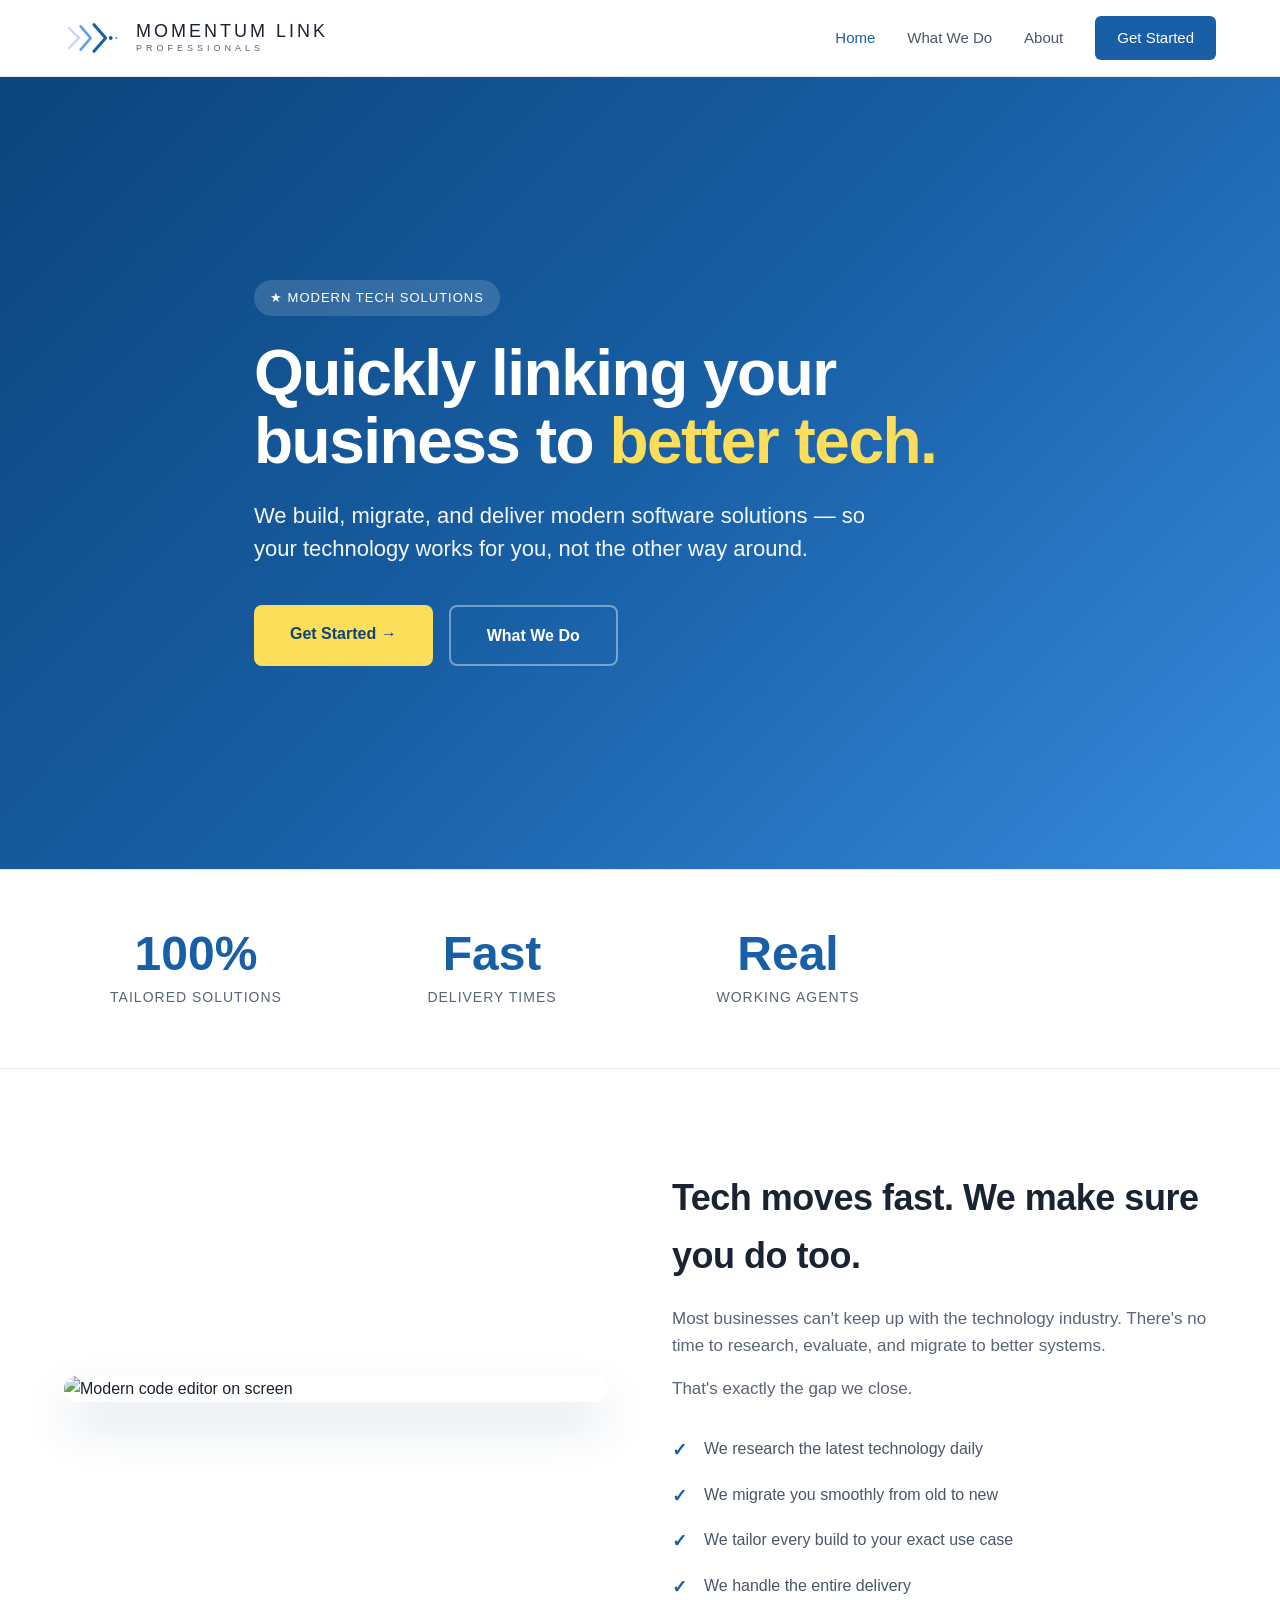
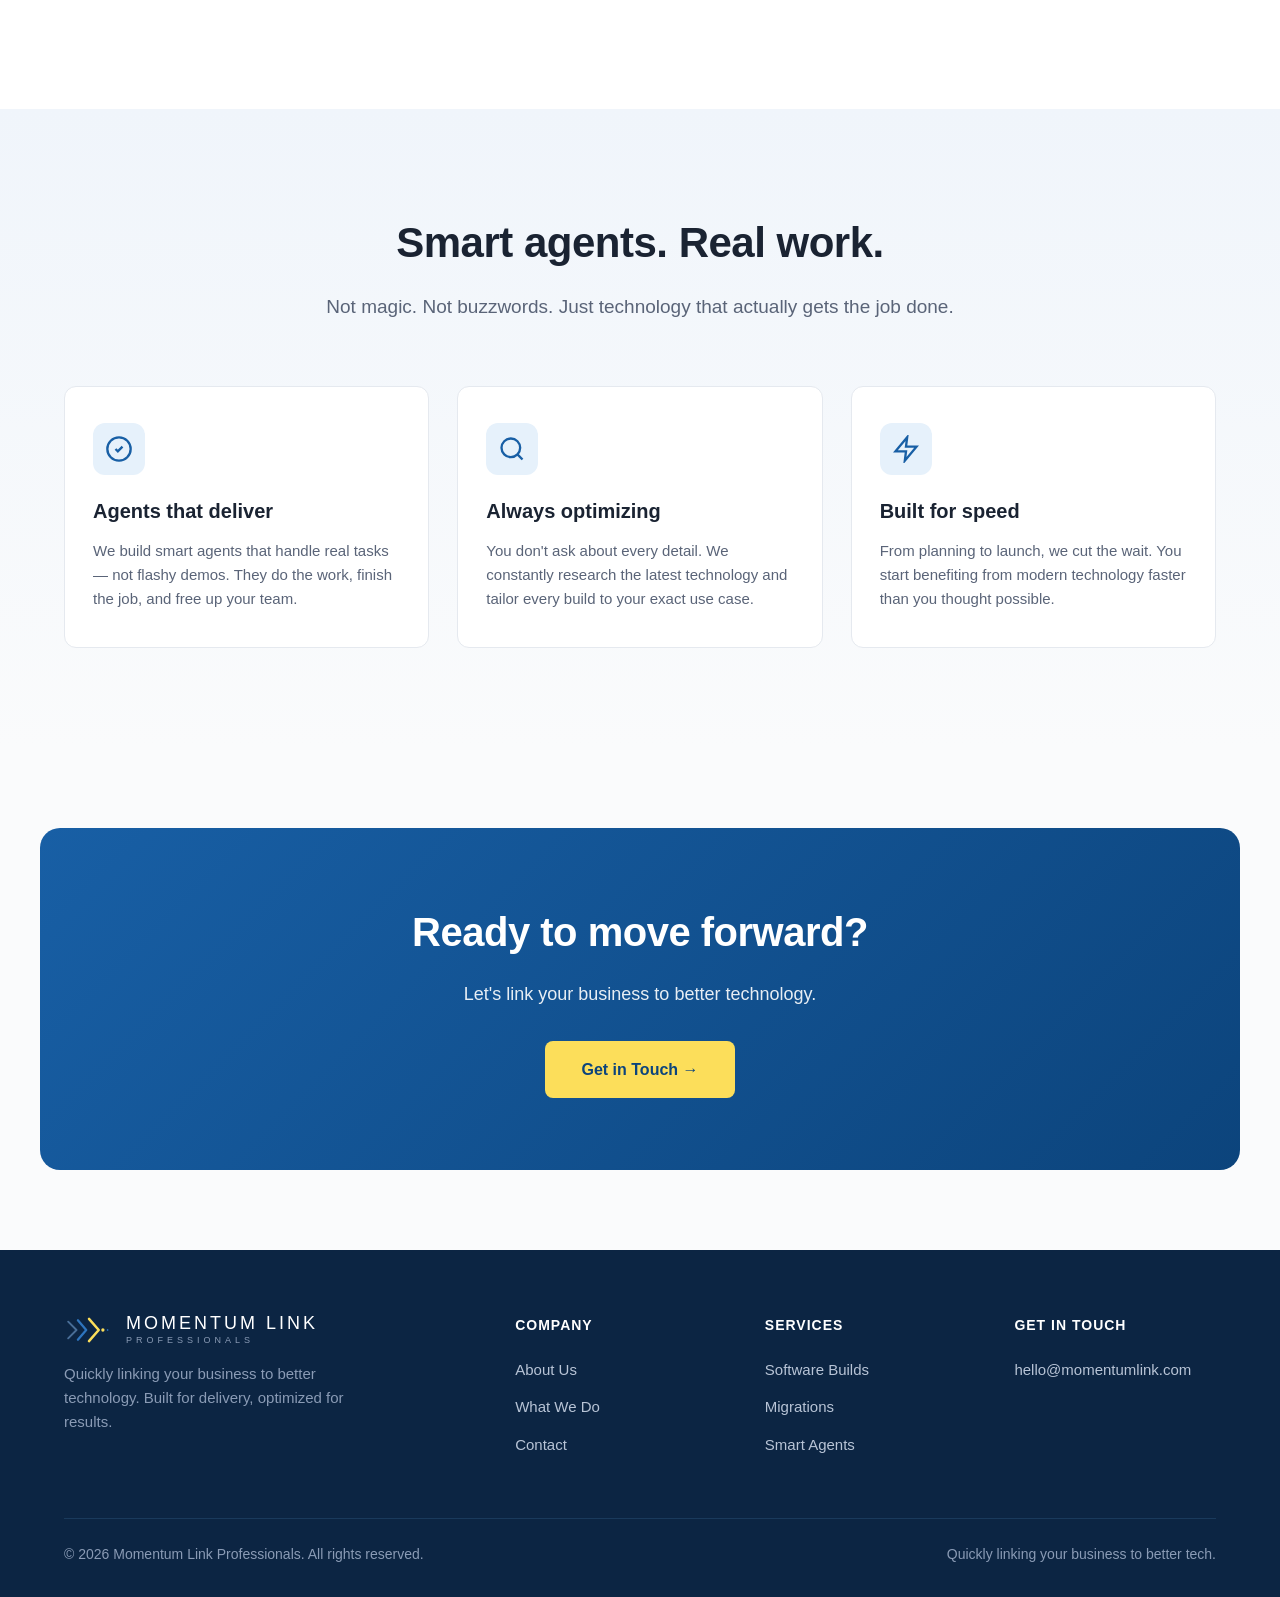
==== index.html @ 7e60fc26 "Remove '24/7 Tech Research' stat from index.html" ====
<!DOCTYPE html>
<html lang="en">
<head>
<meta charset="UTF-8">
<meta name="viewport" content="width=device-width, initial-scale=1.0">
<title>Momentum Link Professionals — Quickly linking your business to better tech</title>
<link rel="icon" type="image/svg+xml" href="data:image/svg+xml,%3Csvg xmlns='http://www.w3.org/2000/svg' viewBox='0 0 100 100'%3E%3Cg transform='translate(35 50)'%3E%3Cpath d='M -30,-22 L -10,0 L -30,22' fill='none' stroke='%2385B7EB' stroke-width='8' stroke-linecap='round' stroke-linejoin='round' opacity='0.5'/%3E%3Cpath d='M -8,-26 L 14,0 L -8,26' fill='none' stroke='%23378ADD' stroke-width='9' stroke-linecap='round' stroke-linejoin='round' opacity='0.8'/%3E%3Cpath d='M 16,-30 L 40,0 L 16,30' fill='none' stroke='%23185FA5' stroke-width='10' stroke-linecap='round' stroke-linejoin='round'/%3E%3C/g%3E%3C/svg%3E">
<link rel="stylesheet" href="styles.css">
</head>
<body>

<header>
  <div class="container nav">
    <a href="index.html" class="logo">
      <svg width="60" height="36" viewBox="0 0 180 90"><g transform="translate(85, 45)"><path d="M -70,-30 L -40,0 L -70,30" fill="none" stroke="#85B7EB" stroke-width="7" stroke-linecap="round" stroke-linejoin="round" opacity="0.5"/><path d="M -35,-35 L -5,0 L -35,35" fill="none" stroke="#378ADD" stroke-width="8" stroke-linecap="round" stroke-linejoin="round" opacity="0.8"/><path d="M 5,-40 L 40,0 L 5,40" fill="none" stroke="#185FA5" stroke-width="9" stroke-linecap="round" stroke-linejoin="round"/><circle cx="55" cy="0" r="6" fill="#185FA5"/><circle cx="72" cy="0" r="3" fill="#378ADD"/></g></svg>
      <div class="logo-text"><span class="name">MOMENTUM LINK</span><span class="sub">PROFESSIONALS</span></div>
    </a>
    <nav class="main-nav">
      <a href="index.html" class="active">Home</a>
      <a href="services.html">What We Do</a>
      <a href="about.html">About</a>
      <a href="#contact" class="nav-cta">Get Started</a>
    </nav>
  </div>
</header>

<section class="hero">
  <div class="container hero-content">
    <div class="hero-badge">★ MODERN TECH SOLUTIONS</div>
    <h1>Quickly linking your business to <span class="accent">better tech.</span></h1>
    <p>We build, migrate, and deliver modern software solutions — so your technology works for you, not the other way around.</p>
    <div class="btn-group">
      <a href="#contact" class="btn btn-primary">Get Started →</a>
      <a href="services.html" class="btn btn-secondary">What We Do</a>
    </div>
  </div>
</section>

<section class="stats">
  <div class="container">
    <div class="stats-grid">
      <div><div class="stat-num">100%</div><div class="stat-label">Tailored Solutions</div></div>
      <div><div class="stat-num">Fast</div><div class="stat-label">Delivery Times</div></div>
      <div><div class="stat-num">Real</div><div class="stat-label">Working Agents</div></div>
    </div>
  </div>
</section>

<section class="image-section">
  <div class="container split">
    <img src="https://images.unsplash.com/photo-1517694712202-14dd9538aa97?w=1000&q=80" alt="Modern code editor on screen">
    <div>
      <h2>Tech moves fast. We make sure you do too.</h2>
      <p>Most businesses can't keep up with the technology industry. There's no time to research, evaluate, and migrate to better systems.</p>
      <p>That's exactly the gap we close.</p>
      <ul>
        <li>We research the latest technology daily</li>
        <li>We migrate you smoothly from old to new</li>
        <li>We tailor every build to your exact use case</li>
        <li>We handle the entire delivery</li>
      </ul>
    </div>
  </div>
</section>

<section class="agents-section">
  <div class="container">
    <h2 class="section-title">Smart agents. Real work.</h2>
    <p class="section-subtitle">Not magic. Not buzzwords. Just technology that actually gets the job done.</p>
    <div class="features">
      <div class="feature">
        <div class="feature-icon"><svg width="28" height="28" viewBox="0 0 24 24" fill="none" stroke="currentColor" stroke-width="2"><path d="M9 12l2 2 4-4M12 2a10 10 0 100 20 10 10 0 000-20z"/></svg></div>
        <h3>Agents that deliver</h3>
        <p>We build smart agents that handle real tasks — not flashy demos. They do the work, finish the job, and free up your team.</p>
      </div>
      <div class="feature">
        <div class="feature-icon"><svg width="28" height="28" viewBox="0 0 24 24" fill="none" stroke="currentColor" stroke-width="2"><circle cx="11" cy="11" r="8"/><path d="M21 21l-4.35-4.35"/></svg></div>
        <h3>Always optimizing</h3>
        <p>You don't ask about every detail. We constantly research the latest technology and tailor every build to your exact use case.</p>
      </div>
      <div class="feature">
        <div class="feature-icon"><svg width="28" height="28" viewBox="0 0 24 24" fill="none" stroke="currentColor" stroke-width="2"><path d="M13 2L3 14h9l-1 8 10-12h-9l1-8z"/></svg></div>
        <h3>Built for speed</h3>
        <p>From planning to launch, we cut the wait. You start benefiting from modern technology faster than you thought possible.</p>
      </div>
    </div>
  </div>
</section>

<div class="container cta-section" id="contact">
  <div class="cta-card">
    <h2>Ready to move forward?</h2>
    <p>Let's link your business to better technology.</p>
    <a href="mailto:hello@momentumlink.com" class="btn btn-primary">Get in Touch →</a>
  </div>
</div>

<footer>
  <div class="container">
    <div class="footer-grid">
      <div class="footer-brand">
        <a href="index.html" class="logo">
          <svg width="50" height="30" viewBox="0 0 180 90"><g transform="translate(85, 45)"><path d="M -70,-30 L -40,0 L -70,30" fill="none" stroke="#85B7EB" stroke-width="7" stroke-linecap="round" stroke-linejoin="round" opacity="0.5"/><path d="M -35,-35 L -5,0 L -35,35" fill="none" stroke="#378ADD" stroke-width="8" stroke-linecap="round" stroke-linejoin="round" opacity="0.8"/><path d="M 5,-40 L 40,0 L 5,40" fill="none" stroke="#FCDE5A" stroke-width="9" stroke-linecap="round" stroke-linejoin="round"/><circle cx="55" cy="0" r="6" fill="#FCDE5A"/><circle cx="72" cy="0" r="3" fill="#378ADD"/></g></svg>
          <div class="logo-text"><span class="name">MOMENTUM LINK</span><span class="sub">PROFESSIONALS</span></div>
        </a>
        <p>Quickly linking your business to better technology. Built for delivery, optimized for results.</p>
      </div>
      <div class="footer-col"><h4>Company</h4><ul><li><a href="about.html">About Us</a></li><li><a href="services.html">What We Do</a></li><li><a href="#contact">Contact</a></li></ul></div>
      <div class="footer-col"><h4>Services</h4><ul><li><a href="services.html">Software Builds</a></li><li><a href="services.html">Migrations</a></li><li><a href="services.html">Smart Agents</a></li></ul></div>
      <div class="footer-col"><h4>Get in Touch</h4><ul><li><a href="mailto:hello@momentumlink.com">hello@momentumlink.com</a></li></ul></div>
    </div>
    <div class="footer-bottom">
      <div>© 2026 Momentum Link Professionals. All rights reserved.</div>
      <div>Quickly linking your business to better tech.</div>
    </div>
  </div>
</footer>

</body>
</html>
---- styles.css ----
* { margin: 0; padding: 0; box-sizing: border-box; }
html { scroll-behavior: smooth; }
body { font-family: -apple-system, BlinkMacSystemFont, 'Segoe UI', sans-serif; color: #1a2332; background: #fafbfc; line-height: 1.6; }
.container { max-width: 1200px; margin: 0 auto; padding: 0 24px; }
a { color: inherit; }

/* Sticky Header */
header { position: sticky; top: 0; z-index: 100; background: rgba(255,255,255,0.95); backdrop-filter: blur(10px); -webkit-backdrop-filter: blur(10px); border-bottom: 1px solid #e5e9ef; padding: 16px 0; }
.nav { display: flex; align-items: center; justify-content: space-between; }
.logo { display: flex; align-items: center; gap: 12px; text-decoration: none; color: #1a2332; }
.logo-text { display: flex; flex-direction: column; line-height: 1.1; }
.logo-text .name { font-size: 18px; font-weight: 500; letter-spacing: 3px; }
.logo-text .sub { font-size: 9px; font-weight: 400; letter-spacing: 4px; color: #5a6478; margin-top: 2px; }
nav.main-nav { display: flex; gap: 32px; align-items: center; }
nav.main-nav a { color: #4a5568; text-decoration: none; font-size: 15px; font-weight: 500; transition: color 0.2s; }
nav.main-nav a:hover, nav.main-nav a.active { color: #185FA5; }
.nav-cta { background: #185FA5; color: #fff !important; padding: 10px 22px; border-radius: 6px; font-size: 14px; }
.nav-cta:hover { background: #0C447C; }

/* Hero */
.hero { position: relative; min-height: 88vh; display: flex; align-items: center; overflow: hidden; background: linear-gradient(135deg, #0C447C 0%, #185FA5 50%, #378ADD 100%); color: #fff; }
.hero::before { content: ''; position: absolute; inset: 0; background-image: url('https://images.unsplash.com/photo-1518770660439-4636190af475?w=1600&q=80'); background-size: cover; background-position: center; opacity: 0.2; mix-blend-mode: overlay; }
.hero-content { position: relative; z-index: 2; max-width: 820px; }
.hero-badge { display: inline-block; background: rgba(255,255,255,0.15); padding: 8px 16px; border-radius: 20px; font-size: 13px; margin-bottom: 24px; letter-spacing: 1px; backdrop-filter: blur(10px); }
.hero h1 { font-size: 64px; font-weight: 700; line-height: 1.05; margin-bottom: 24px; letter-spacing: -1.5px; }
.hero h1 .accent { color: #FCDE5A; }
.hero p { font-size: 22px; opacity: 0.95; max-width: 640px; margin-bottom: 40px; line-height: 1.5; }
.btn-group { display: flex; gap: 16px; flex-wrap: wrap; }
.btn { display: inline-block; padding: 16px 36px; border-radius: 8px; text-decoration: none; font-weight: 600; font-size: 16px; transition: all 0.2s; cursor: pointer; border: none; }
.btn-primary { background: #FCDE5A; color: #0C447C; }
.btn-primary:hover { background: #fff; transform: translateY(-2px); }
.btn-secondary { background: transparent; color: #fff; border: 2px solid rgba(255,255,255,0.4); }
.btn-secondary:hover { border-color: #fff; background: rgba(255,255,255,0.1); }

/* Page Hero */
.page-hero { background: linear-gradient(135deg, #0C447C 0%, #185FA5 100%); color: #fff; padding: 120px 0 90px; text-align: center; position: relative; overflow: hidden; }
.page-hero::before { content: ''; position: absolute; inset: 0; background-image: url('https://images.unsplash.com/photo-1451187580459-43490279c0fa?w=1600&q=80'); background-size: cover; background-position: center; opacity: 0.15; }
.page-hero > * { position: relative; z-index: 2; }
.page-hero h1 { font-size: 52px; margin-bottom: 16px; letter-spacing: -1px; }
.page-hero p { font-size: 20px; opacity: 0.9; max-width: 640px; margin: 0 auto; }

/* Sections */
section { padding: 100px 0; }
.section-title { font-size: 42px; font-weight: 700; text-align: center; margin-bottom: 16px; letter-spacing: -0.5px; }
.section-subtitle { text-align: center; color: #5a6478; font-size: 19px; max-width: 640px; margin: 0 auto 64px; }

/* Stats */
.stats { background: #fff; border-top: 1px solid #e5e9ef; border-bottom: 1px solid #e5e9ef; padding: 60px 0; }
.stats-grid { display: grid; grid-template-columns: repeat(4, 1fr); gap: 32px; text-align: center; }
.stat-num { font-size: 48px; font-weight: 700; color: #185FA5; line-height: 1; margin-bottom: 8px; }
.stat-label { color: #5a6478; font-size: 14px; letter-spacing: 1px; text-transform: uppercase; }

/* Features */
.features { display: grid; grid-template-columns: repeat(3, 1fr); gap: 28px; }
.feature { background: #fff; padding: 36px 28px; border-radius: 12px; border: 1px solid #e5e9ef; transition: all 0.3s; }
.feature:hover { transform: translateY(-6px); box-shadow: 0 16px 32px rgba(24,95,165,0.1); border-color: #378ADD; }
.feature-icon { width: 52px; height: 52px; background: #e6f1fb; border-radius: 12px; display: flex; align-items: center; justify-content: center; margin-bottom: 20px; color: #185FA5; }
.feature h3 { font-size: 20px; margin-bottom: 12px; }
.feature p { color: #5a6478; font-size: 15px; }

/* Image section */
.image-section { background: #fff; }
.split { display: grid; grid-template-columns: 1fr 1fr; gap: 64px; align-items: center; }
.split img { width: 100%; border-radius: 16px; box-shadow: 0 24px 48px rgba(12,68,124,0.15); }
.split h2 { font-size: 36px; margin-bottom: 20px; letter-spacing: -0.5px; }
.split p { color: #5a6478; font-size: 17px; margin-bottom: 16px; }
.split ul { list-style: none; margin-top: 24px; }
.split ul li { padding: 10px 0 10px 32px; position: relative; color: #4a5568; }
.split ul li::before { content: '✓'; position: absolute; left: 0; color: #185FA5; font-weight: 700; font-size: 18px; }

/* Agents section */
.agents-section { background: linear-gradient(180deg, #f0f5fb 0%, #fafbfc 100%); }

/* CTA */
.cta-section { padding: 80px 0; }
.cta-card { background: linear-gradient(135deg, #185FA5 0%, #0C447C 100%); color: #fff; text-align: center; border-radius: 20px; padding: 72px 32px; position: relative; overflow: hidden; }
.cta-card::before { content: ''; position: absolute; inset: 0; background-image: url('https://images.unsplash.com/photo-1550751827-4bd374c3f58b?w=1600&q=80'); background-size: cover; opacity: 0.15; }
.cta-card > * { position: relative; z-index: 2; }
.cta-card h2 { font-size: 40px; margin-bottom: 16px; letter-spacing: -0.5px; }
.cta-card p { font-size: 18px; opacity: 0.9; margin-bottom: 32px; }
.cta-card .btn-primary { background: #FCDE5A; color: #0C447C; }

/* Footer */
footer { background: #0C2543; color: #b8c4d6; padding: 64px 0 32px; }
.footer-grid { display: grid; grid-template-columns: 2fr 1fr 1fr 1fr; gap: 48px; margin-bottom: 48px; }
.footer-brand .logo { color: #fff; }
.footer-brand .logo-text .sub { color: #8a9bb5; }
.footer-brand p { color: #8a9bb5; margin-top: 16px; max-width: 320px; font-size: 15px; }
.footer-col h4 { color: #fff; font-size: 14px; letter-spacing: 1px; text-transform: uppercase; margin-bottom: 20px; }
.footer-col ul { list-style: none; }
.footer-col ul li { margin-bottom: 12px; }
.footer-col ul a { color: #b8c4d6; text-decoration: none; font-size: 15px; transition: color 0.2s; }
.footer-col ul a:hover { color: #FCDE5A; }
.footer-bottom { border-top: 1px solid #1a3a5c; padding-top: 24px; display: flex; justify-content: space-between; flex-wrap: wrap; gap: 16px; font-size: 14px; color: #8a9bb5; }

/* About */
.values-grid { display: grid; grid-template-columns: repeat(2, 1fr); gap: 32px; margin-top: 40px; }

/* Process */
.process-grid { display: grid; grid-template-columns: repeat(4, 1fr); gap: 24px; }
.process-step { background: #fff; padding: 32px 24px; border-radius: 12px; border: 1px solid #e5e9ef; position: relative; }
.process-num { font-size: 56px; font-weight: 800; color: #e6f1fb; line-height: 1; margin-bottom: 16px; }
.process-step h3 { font-size: 18px; margin-bottom: 12px; }
.process-step p { color: #5a6478; font-size: 14px; }

/* Responsive */
@media (max-width: 900px) {
  .hero h1 { font-size: 42px; }
  .hero p { font-size: 18px; }
  .page-hero h1 { font-size: 36px; }
  .features, .stats-grid, .process-grid, .footer-grid, .values-grid { grid-template-columns: 1fr; }
  .stats-grid { grid-template-columns: repeat(2, 1fr); }
  .split { grid-template-columns: 1fr; gap: 32px; }
  nav.main-nav { gap: 20px; }
  nav.main-nav a:not(.nav-cta) { display: none; }
  .section-title { font-size: 32px; }
  .cta-card h2 { font-size: 28px; }
}
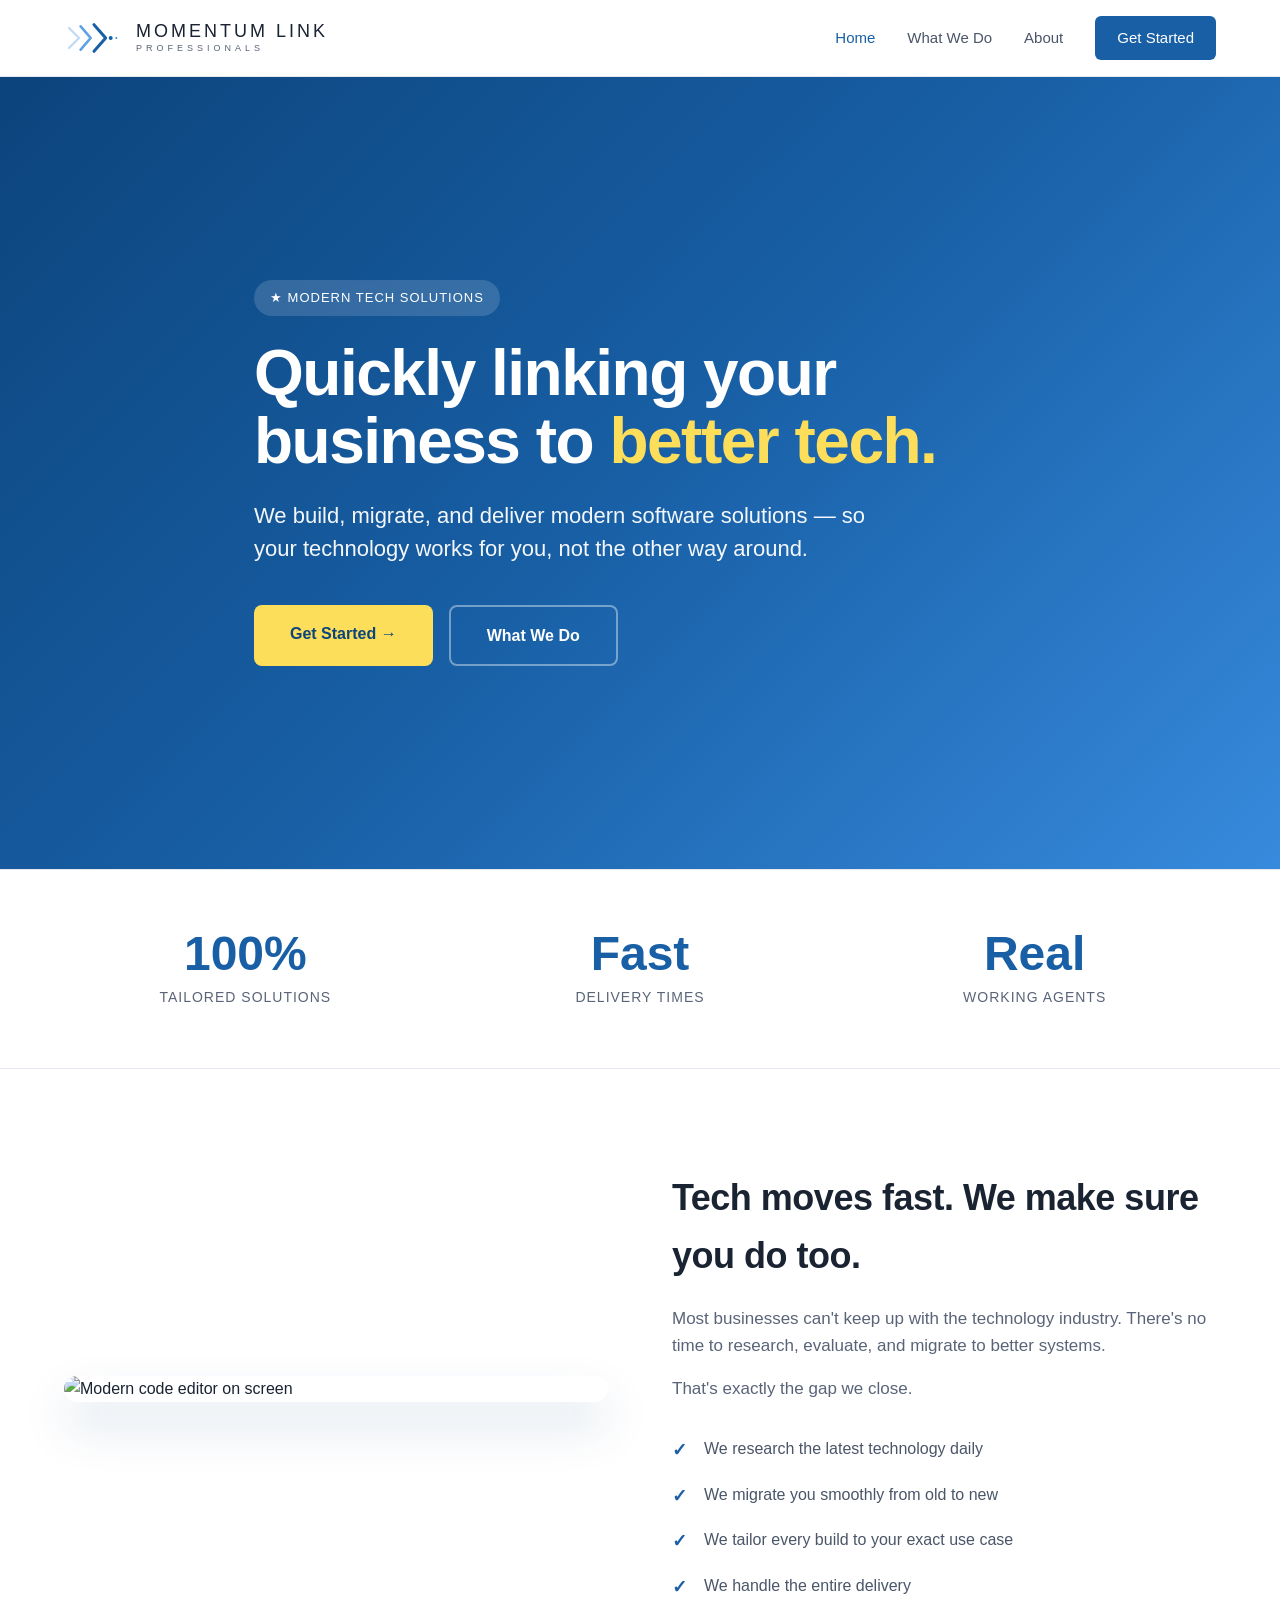
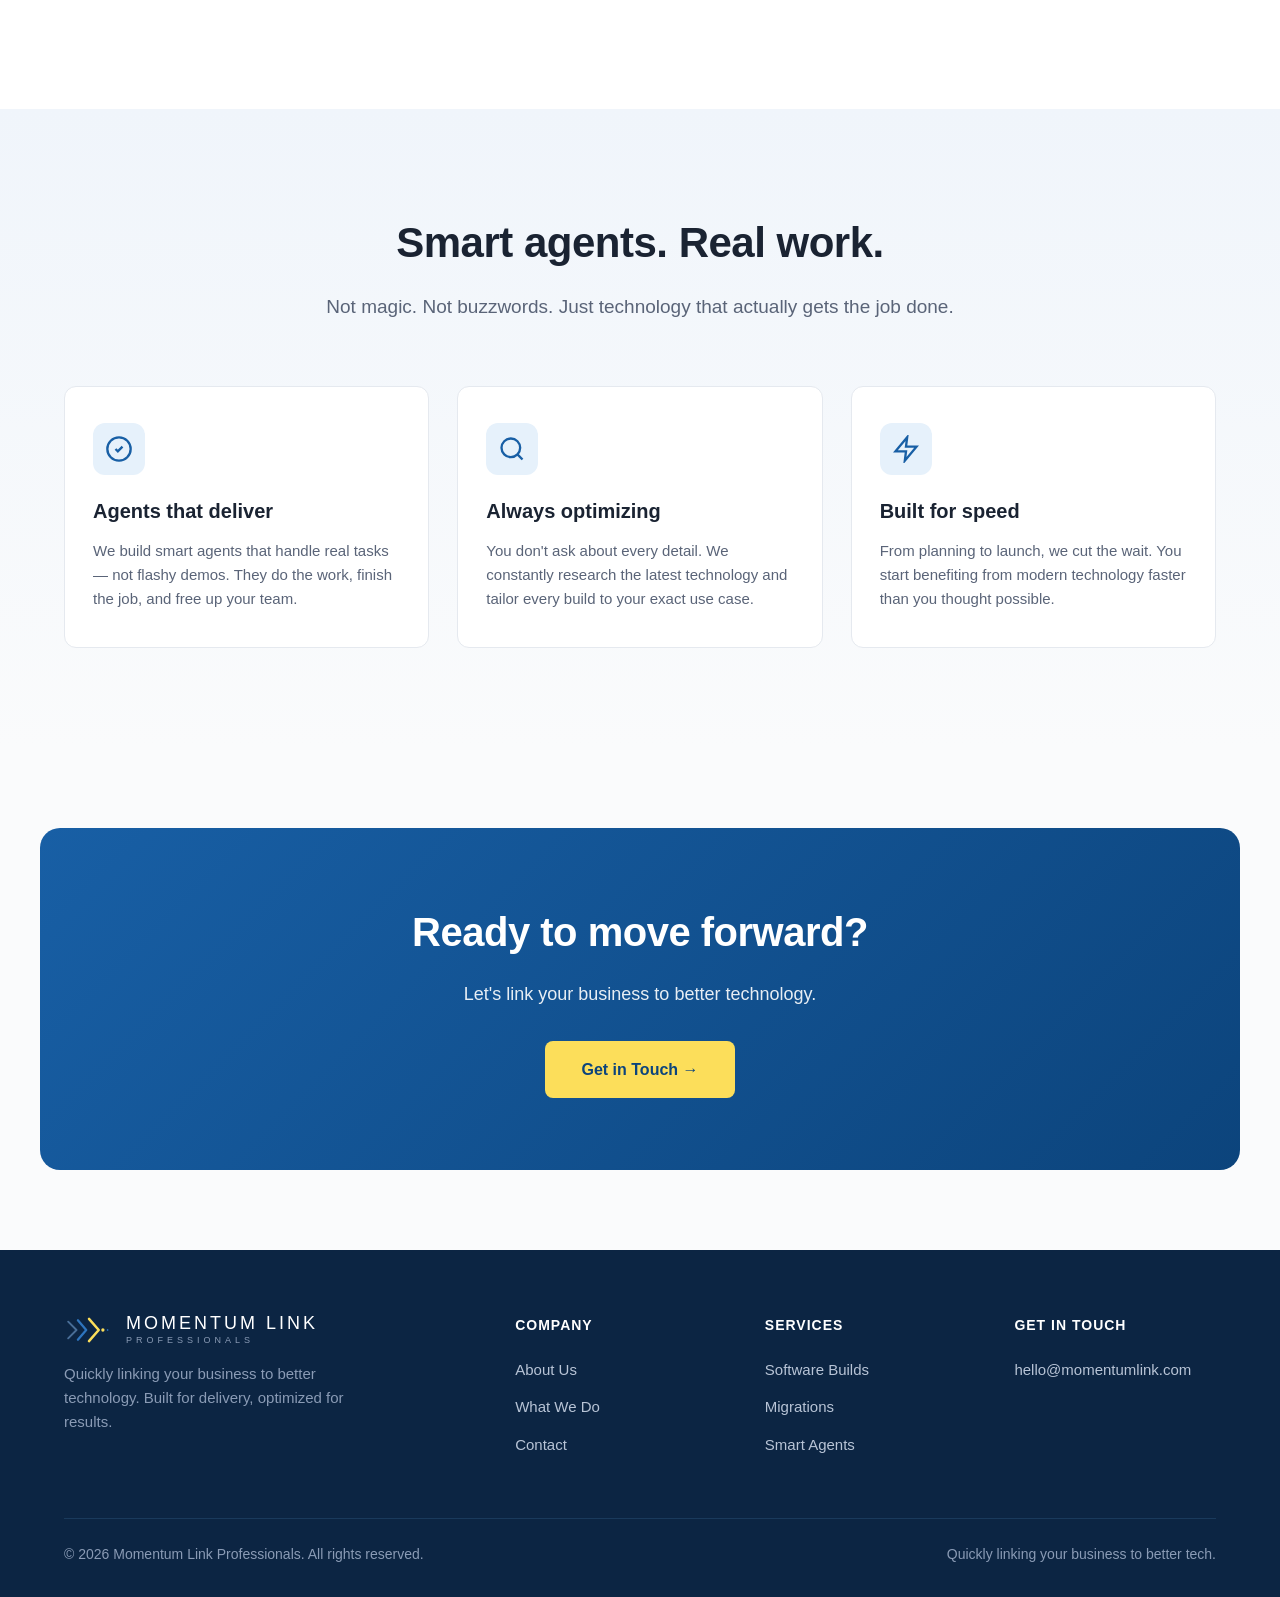
==== commit 9aee3347: "Fix mobile: add hamburger menu, improve responsive breakpoints" ====
--- a/index.html
+++ b/index.html
@@ -15,6 +15,9 @@
       <svg width="60" height="36" viewBox="0 0 180 90"><g transform="translate(85, 45)"><path d="M -70,-30 L -40,0 L -70,30" fill="none" stroke="#85B7EB" stroke-width="7" stroke-linecap="round" stroke-linejoin="round" opacity="0.5"/><path d="M -35,-35 L -5,0 L -35,35" fill="none" stroke="#378ADD" stroke-width="8" stroke-linecap="round" stroke-linejoin="round" opacity="0.8"/><path d="M 5,-40 L 40,0 L 5,40" fill="none" stroke="#185FA5" stroke-width="9" stroke-linecap="round" stroke-linejoin="round"/><circle cx="55" cy="0" r="6" fill="#185FA5"/><circle cx="72" cy="0" r="3" fill="#378ADD"/></g></svg>
       <div class="logo-text"><span class="name">MOMENTUM LINK</span><span class="sub">PROFESSIONALS</span></div>
     </a>
+    <button class="hamburger" aria-label="Menu" onclick="document.querySelector('.main-nav').classList.toggle('open')">
+      <span></span><span></span><span></span>
+    </button>
     <nav class="main-nav">
       <a href="index.html" class="active">Home</a>
       <a href="services.html">What We Do</a>
--- a/styles.css
+++ b/styles.css
@@ -46,7 +46,7 @@
 
 /* Stats */
 .stats { background: #fff; border-top: 1px solid #e5e9ef; border-bottom: 1px solid #e5e9ef; padding: 60px 0; }
-.stats-grid { display: grid; grid-template-columns: repeat(4, 1fr); gap: 32px; text-align: center; }
+.stats-grid { display: grid; grid-template-columns: repeat(auto-fit, minmax(200px, 1fr)); gap: 32px; text-align: center; }
 .stat-num { font-size: 48px; font-weight: 700; color: #185FA5; line-height: 1; margin-bottom: 8px; }
 .stat-label { color: #5a6478; font-size: 14px; letter-spacing: 1px; text-transform: uppercase; }
 
@@ -103,16 +103,50 @@
 .process-step h3 { font-size: 18px; margin-bottom: 12px; }
 .process-step p { color: #5a6478; font-size: 14px; }
 
+/* Hamburger */
+.hamburger { display: none; background: none; border: none; cursor: pointer; padding: 8px; flex-direction: column; gap: 5px; }
+.hamburger span { display: block; width: 24px; height: 2px; background: #1a2332; border-radius: 2px; transition: all 0.3s; }
+
 /* Responsive */
 @media (max-width: 900px) {
-  .hero h1 { font-size: 42px; }
-  .hero p { font-size: 18px; }
-  .page-hero h1 { font-size: 36px; }
+  .hamburger { display: flex; }
+  nav.main-nav { display: none; position: absolute; top: 100%; left: 0; right: 0; background: #fff; flex-direction: column; padding: 16px 24px 24px; gap: 0; border-bottom: 1px solid #e5e9ef; box-shadow: 0 8px 24px rgba(0,0,0,0.1); }
+  nav.main-nav.open { display: flex; }
+  nav.main-nav a { display: block !important; padding: 12px 0; border-bottom: 1px solid #f0f2f5; font-size: 16px; }
+  nav.main-nav a:last-child { border-bottom: none; }
+  .nav-cta { text-align: center; margin-top: 8px; }
+  header { position: sticky; }
+  .hero h1 { font-size: 36px; }
+  .hero p { font-size: 17px; }
+  .hero { min-height: 70vh; }
+  .page-hero { padding: 80px 0 60px; }
+  .page-hero h1 { font-size: 32px; }
+  .page-hero p { font-size: 17px; }
   .features, .stats-grid, .process-grid, .footer-grid, .values-grid { grid-template-columns: 1fr; }
   .stats-grid { grid-template-columns: repeat(2, 1fr); }
   .split { grid-template-columns: 1fr; gap: 32px; }
-  nav.main-nav { gap: 20px; }
-  nav.main-nav a:not(.nav-cta) { display: none; }
-  .section-title { font-size: 32px; }
-  .cta-card h2 { font-size: 28px; }
+  .section-title { font-size: 30px; }
+  .cta-card h2 { font-size: 26px; }
+  .cta-card { padding: 48px 24px; }
+  section { padding: 64px 0; }
+  .btn { padding: 14px 28px; font-size: 15px; }
+  .btn-group { flex-direction: column; align-items: stretch; text-align: center; }
 }
+
+@media (max-width: 480px) {
+  .container { padding: 0 16px; }
+  .hero h1 { font-size: 28px; }
+  .hero p { font-size: 15px; }
+  .hero { min-height: 60vh; padding: 60px 0; }
+  .page-hero { padding: 64px 0 48px; }
+  .page-hero h1 { font-size: 26px; }
+  .section-title { font-size: 26px; }
+  .section-subtitle { font-size: 16px; }
+  .split h2 { font-size: 26px; }
+  .stat-num { font-size: 36px; }
+  .stats-grid { grid-template-columns: 1fr; }
+  .feature { padding: 28px 20px; }
+  .footer-grid { gap: 32px; }
+  .logo-text .name { font-size: 15px; letter-spacing: 2px; }
+  .logo-text .sub { font-size: 8px; letter-spacing: 3px; }
+}
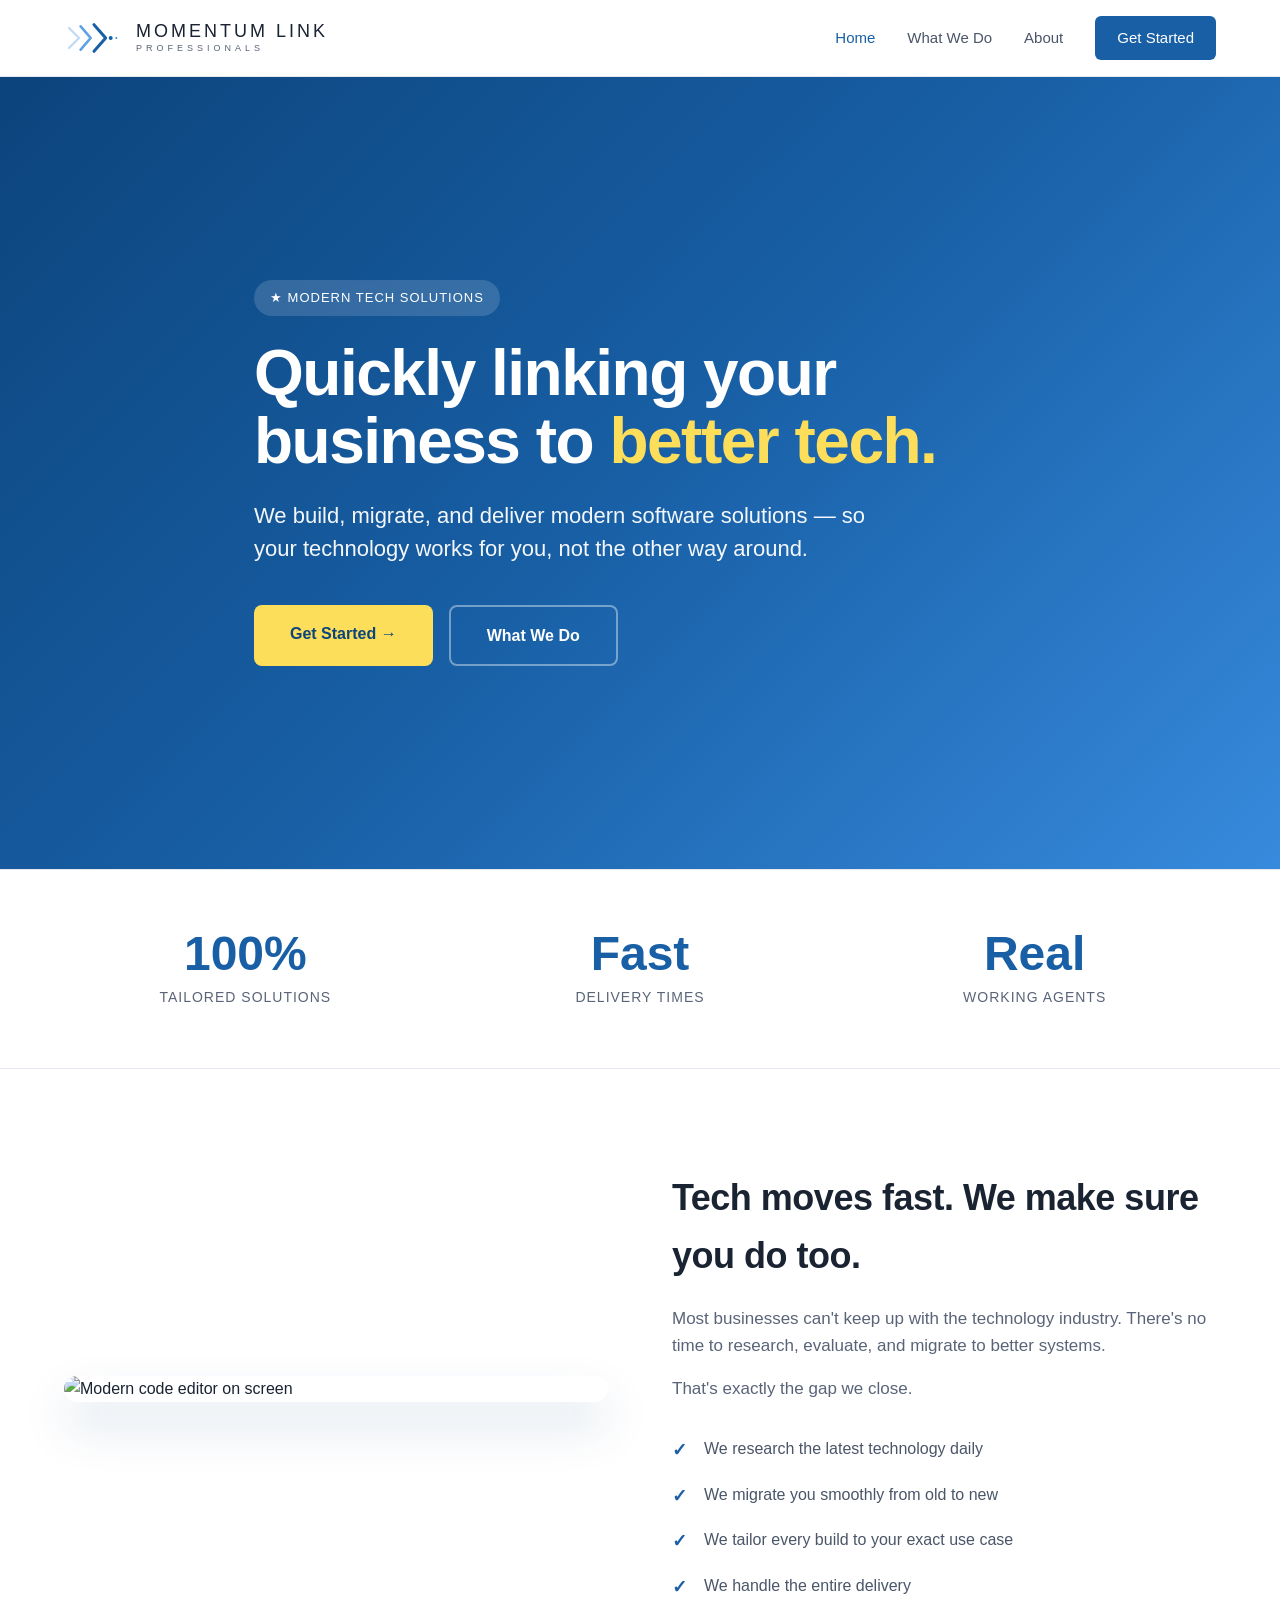
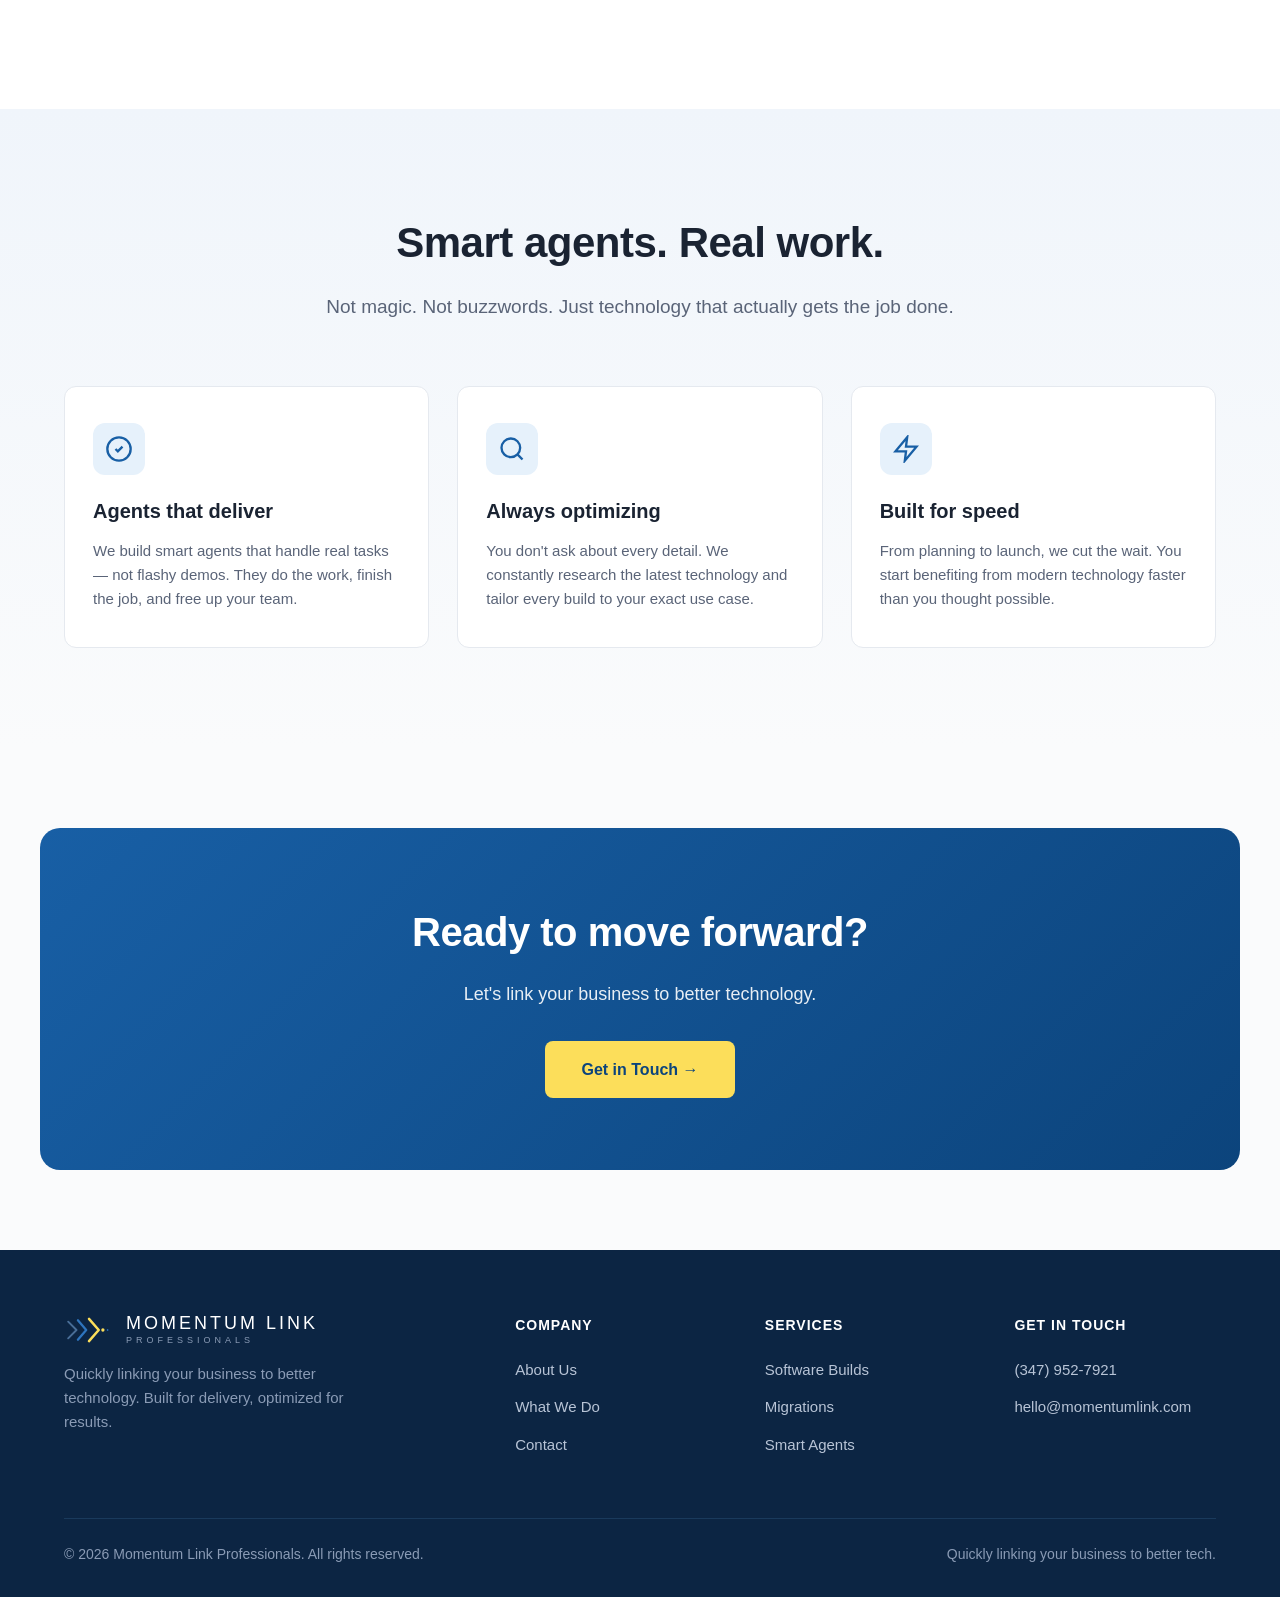
==== commit 63da1a3b: "Add SEO metadata and update contact information across HTML files" ====
--- a/index.html
+++ b/index.html
@@ -4,6 +4,21 @@
 <meta charset="UTF-8">
 <meta name="viewport" content="width=device-width, initial-scale=1.0">
 <title>Momentum Link Professionals — Quickly linking your business to better tech</title>
+<meta name="description" content="Momentum Link Professionals — quickly linking your business to better technology. Custom software builds, system migrations, and smart agents.">
+<meta name="keywords" content="momentum link, momentum link professionals, Momentum Link Pro, software development, tech solutions, system migration, smart agents, custom software">
+<link rel="canonical" href="https://www.momentumlinkpro.com/">
+<script type="application/ld+json">
+{
+  "@context": "https://schema.org",
+  "@type": "ProfessionalService",
+  "name": "Momentum Link Professionals",
+  "alternateName": "Momentum Link",
+  "url": "https://www.momentumlinkpro.com",
+  "telephone": "+13479527921",
+  "email": "hello@momentumlink.com",
+  "description": "Quickly linking your business to better technology. Custom software builds, system migrations, and smart agents."
+}
+</script>
 <link rel="icon" type="image/svg+xml" href="data:image/svg+xml,%3Csvg xmlns='http://www.w3.org/2000/svg' viewBox='0 0 100 100'%3E%3Cg transform='translate(35 50)'%3E%3Cpath d='M -30,-22 L -10,0 L -30,22' fill='none' stroke='%2385B7EB' stroke-width='8' stroke-linecap='round' stroke-linejoin='round' opacity='0.5'/%3E%3Cpath d='M -8,-26 L 14,0 L -8,26' fill='none' stroke='%23378ADD' stroke-width='9' stroke-linecap='round' stroke-linejoin='round' opacity='0.8'/%3E%3Cpath d='M 16,-30 L 40,0 L 16,30' fill='none' stroke='%23185FA5' stroke-width='10' stroke-linecap='round' stroke-linejoin='round'/%3E%3C/g%3E%3C/svg%3E">
 <link rel="stylesheet" href="styles.css">
 </head>
@@ -110,7 +125,7 @@
       </div>
       <div class="footer-col"><h4>Company</h4><ul><li><a href="about.html">About Us</a></li><li><a href="services.html">What We Do</a></li><li><a href="#contact">Contact</a></li></ul></div>
       <div class="footer-col"><h4>Services</h4><ul><li><a href="services.html">Software Builds</a></li><li><a href="services.html">Migrations</a></li><li><a href="services.html">Smart Agents</a></li></ul></div>
-      <div class="footer-col"><h4>Get in Touch</h4><ul><li><a href="mailto:hello@momentumlink.com">hello@momentumlink.com</a></li></ul></div>
+      <div class="footer-col"><h4>Get in Touch</h4><ul><li><a href="tel:+13479527921">(347) 952-7921</a></li><li><a href="mailto:hello@momentumlink.com">hello@momentumlink.com</a></li></ul></div>
     </div>
     <div class="footer-bottom">
       <div>© 2026 Momentum Link Professionals. All rights reserved.</div>
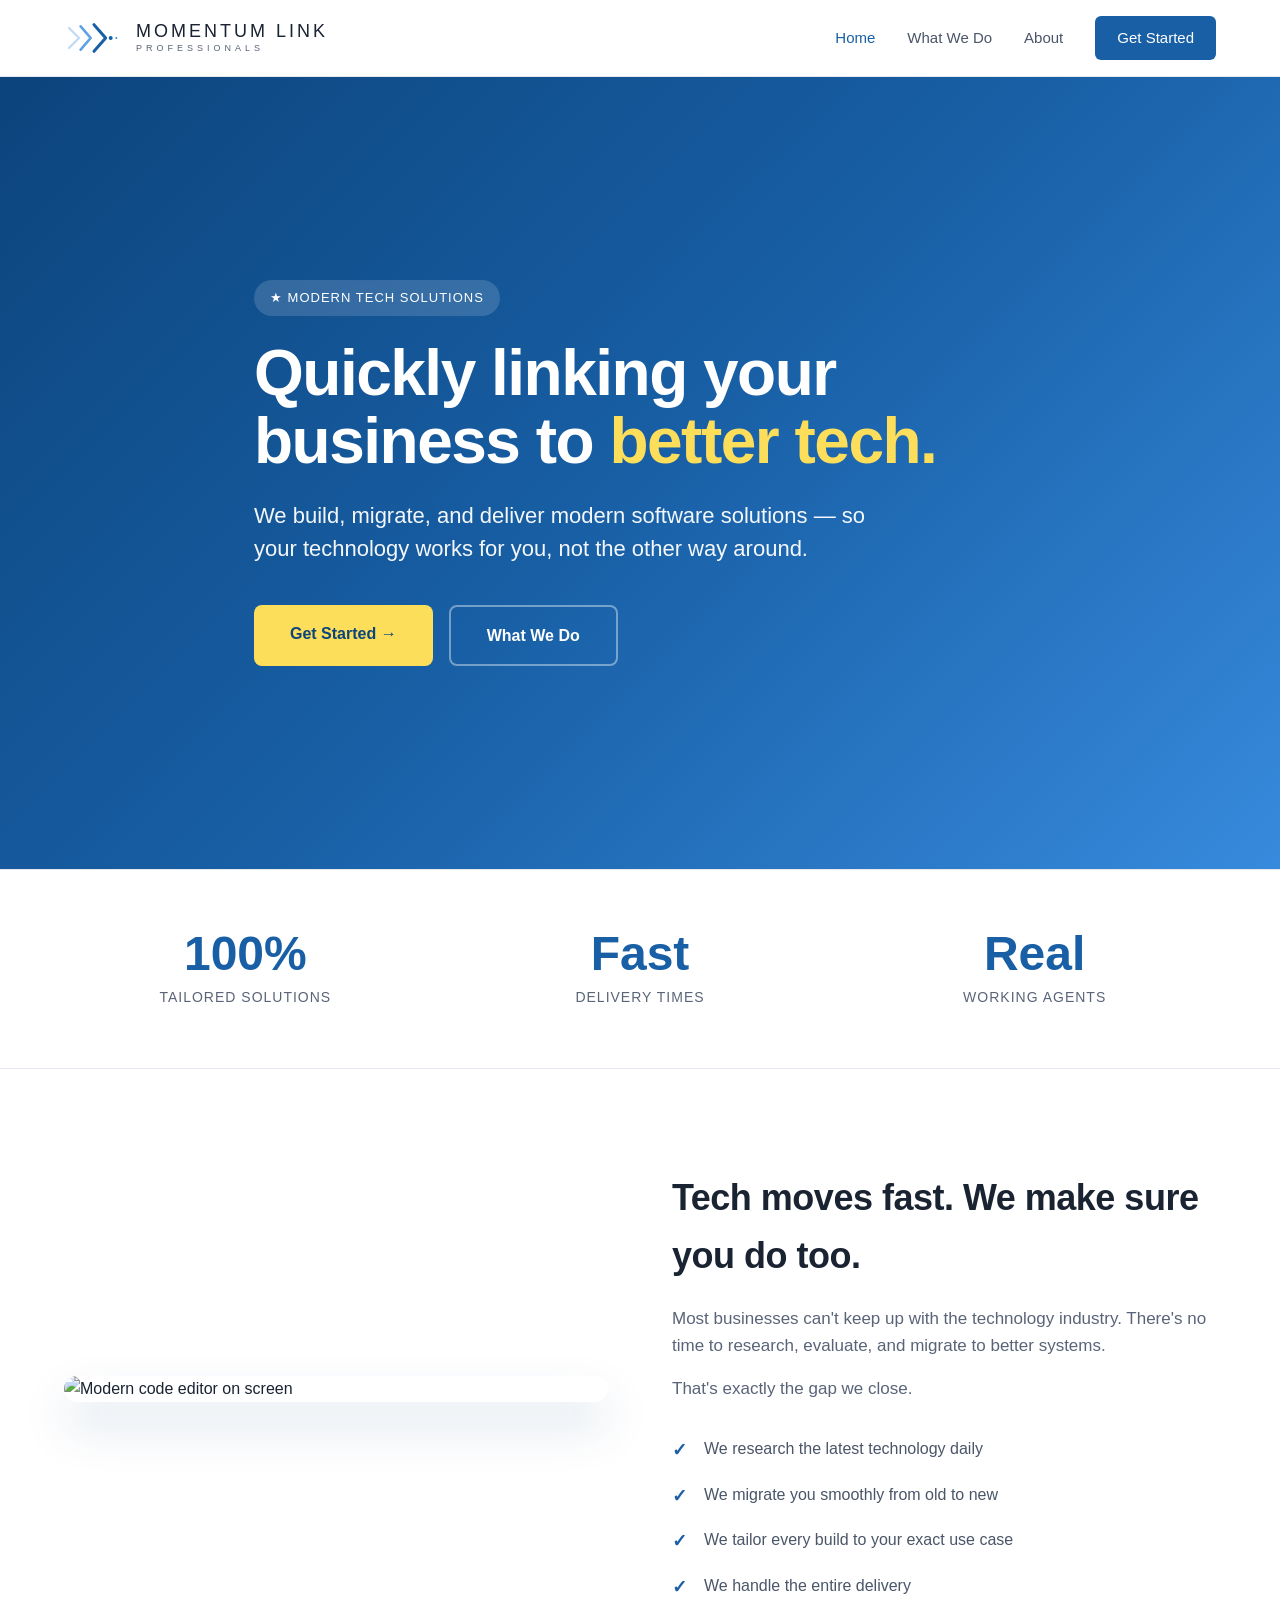
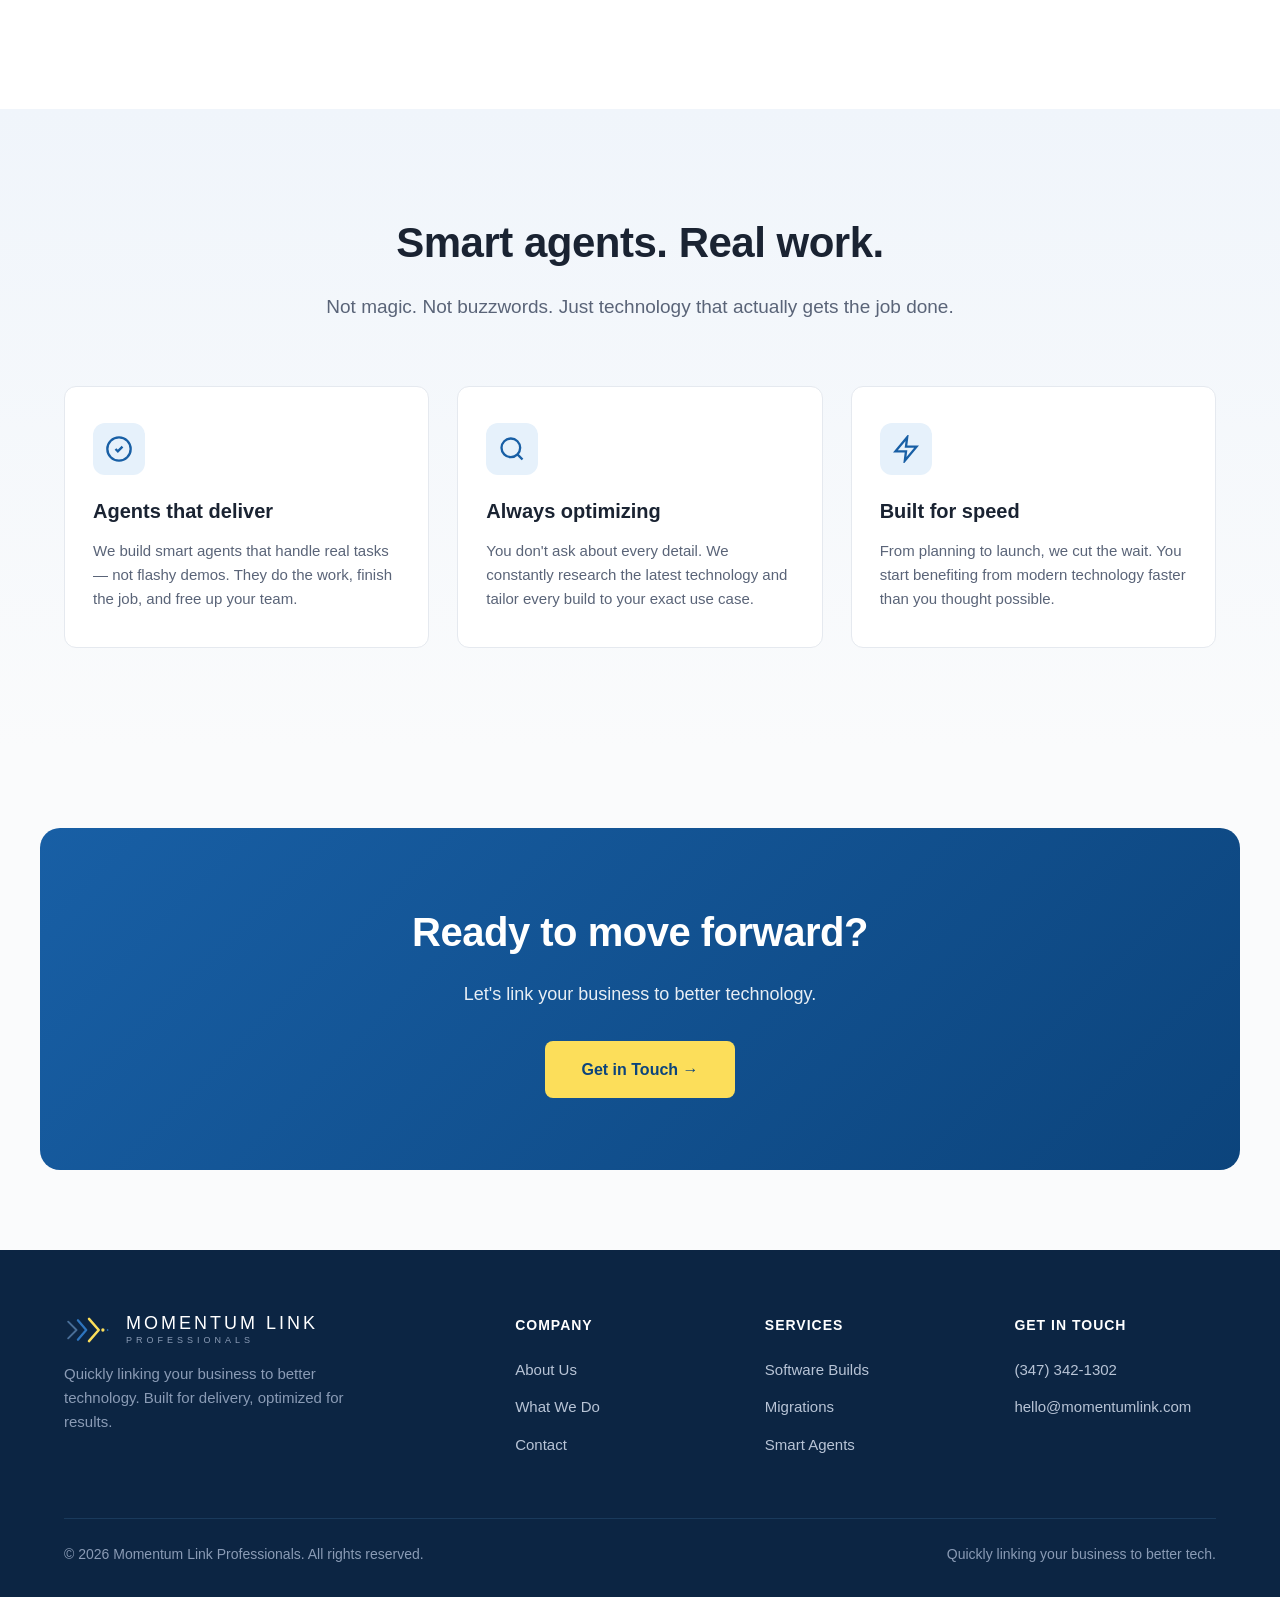
==== commit 42fca4e0: "Update contact phone number across HTML files" ====
--- a/index.html
+++ b/index.html
@@ -14,7 +14,7 @@
   "name": "Momentum Link Professionals",
   "alternateName": "Momentum Link",
   "url": "https://www.momentumlinkpro.com",
-  "telephone": "+13479527921",
+  "telephone": "+13473421302",
   "email": "hello@momentumlink.com",
   "description": "Quickly linking your business to better technology. Custom software builds, system migrations, and smart agents."
 }
@@ -26,7 +26,7 @@
 
 <header>
   <div class="container nav">
-    <a href="index.html" class="logo">
+    <a href="/" class="logo">
       <svg width="60" height="36" viewBox="0 0 180 90"><g transform="translate(85, 45)"><path d="M -70,-30 L -40,0 L -70,30" fill="none" stroke="#85B7EB" stroke-width="7" stroke-linecap="round" stroke-linejoin="round" opacity="0.5"/><path d="M -35,-35 L -5,0 L -35,35" fill="none" stroke="#378ADD" stroke-width="8" stroke-linecap="round" stroke-linejoin="round" opacity="0.8"/><path d="M 5,-40 L 40,0 L 5,40" fill="none" stroke="#185FA5" stroke-width="9" stroke-linecap="round" stroke-linejoin="round"/><circle cx="55" cy="0" r="6" fill="#185FA5"/><circle cx="72" cy="0" r="3" fill="#378ADD"/></g></svg>
       <div class="logo-text"><span class="name">MOMENTUM LINK</span><span class="sub">PROFESSIONALS</span></div>
     </a>
@@ -34,7 +34,7 @@
       <span></span><span></span><span></span>
     </button>
     <nav class="main-nav">
-      <a href="index.html" class="active">Home</a>
+      <a href="/" class="active">Home</a>
       <a href="services.html">What We Do</a>
       <a href="about.html">About</a>
       <a href="#contact" class="nav-cta">Get Started</a>
@@ -117,7 +117,7 @@
   <div class="container">
     <div class="footer-grid">
       <div class="footer-brand">
-        <a href="index.html" class="logo">
+        <a href="/" class="logo">
           <svg width="50" height="30" viewBox="0 0 180 90"><g transform="translate(85, 45)"><path d="M -70,-30 L -40,0 L -70,30" fill="none" stroke="#85B7EB" stroke-width="7" stroke-linecap="round" stroke-linejoin="round" opacity="0.5"/><path d="M -35,-35 L -5,0 L -35,35" fill="none" stroke="#378ADD" stroke-width="8" stroke-linecap="round" stroke-linejoin="round" opacity="0.8"/><path d="M 5,-40 L 40,0 L 5,40" fill="none" stroke="#FCDE5A" stroke-width="9" stroke-linecap="round" stroke-linejoin="round"/><circle cx="55" cy="0" r="6" fill="#FCDE5A"/><circle cx="72" cy="0" r="3" fill="#378ADD"/></g></svg>
           <div class="logo-text"><span class="name">MOMENTUM LINK</span><span class="sub">PROFESSIONALS</span></div>
         </a>
@@ -125,7 +125,7 @@
       </div>
       <div class="footer-col"><h4>Company</h4><ul><li><a href="about.html">About Us</a></li><li><a href="services.html">What We Do</a></li><li><a href="#contact">Contact</a></li></ul></div>
       <div class="footer-col"><h4>Services</h4><ul><li><a href="services.html">Software Builds</a></li><li><a href="services.html">Migrations</a></li><li><a href="services.html">Smart Agents</a></li></ul></div>
-      <div class="footer-col"><h4>Get in Touch</h4><ul><li><a href="tel:+13479527921">(347) 952-7921</a></li><li><a href="mailto:hello@momentumlink.com">hello@momentumlink.com</a></li></ul></div>
+      <div class="footer-col"><h4>Get in Touch</h4><ul><li><a href="tel:+13473421302">(347) 342-1302</a></li><li><a href="mailto:hello@momentumlink.com">hello@momentumlink.com</a></li></ul></div>
     </div>
     <div class="footer-bottom">
       <div>© 2026 Momentum Link Professionals. All rights reserved.</div>
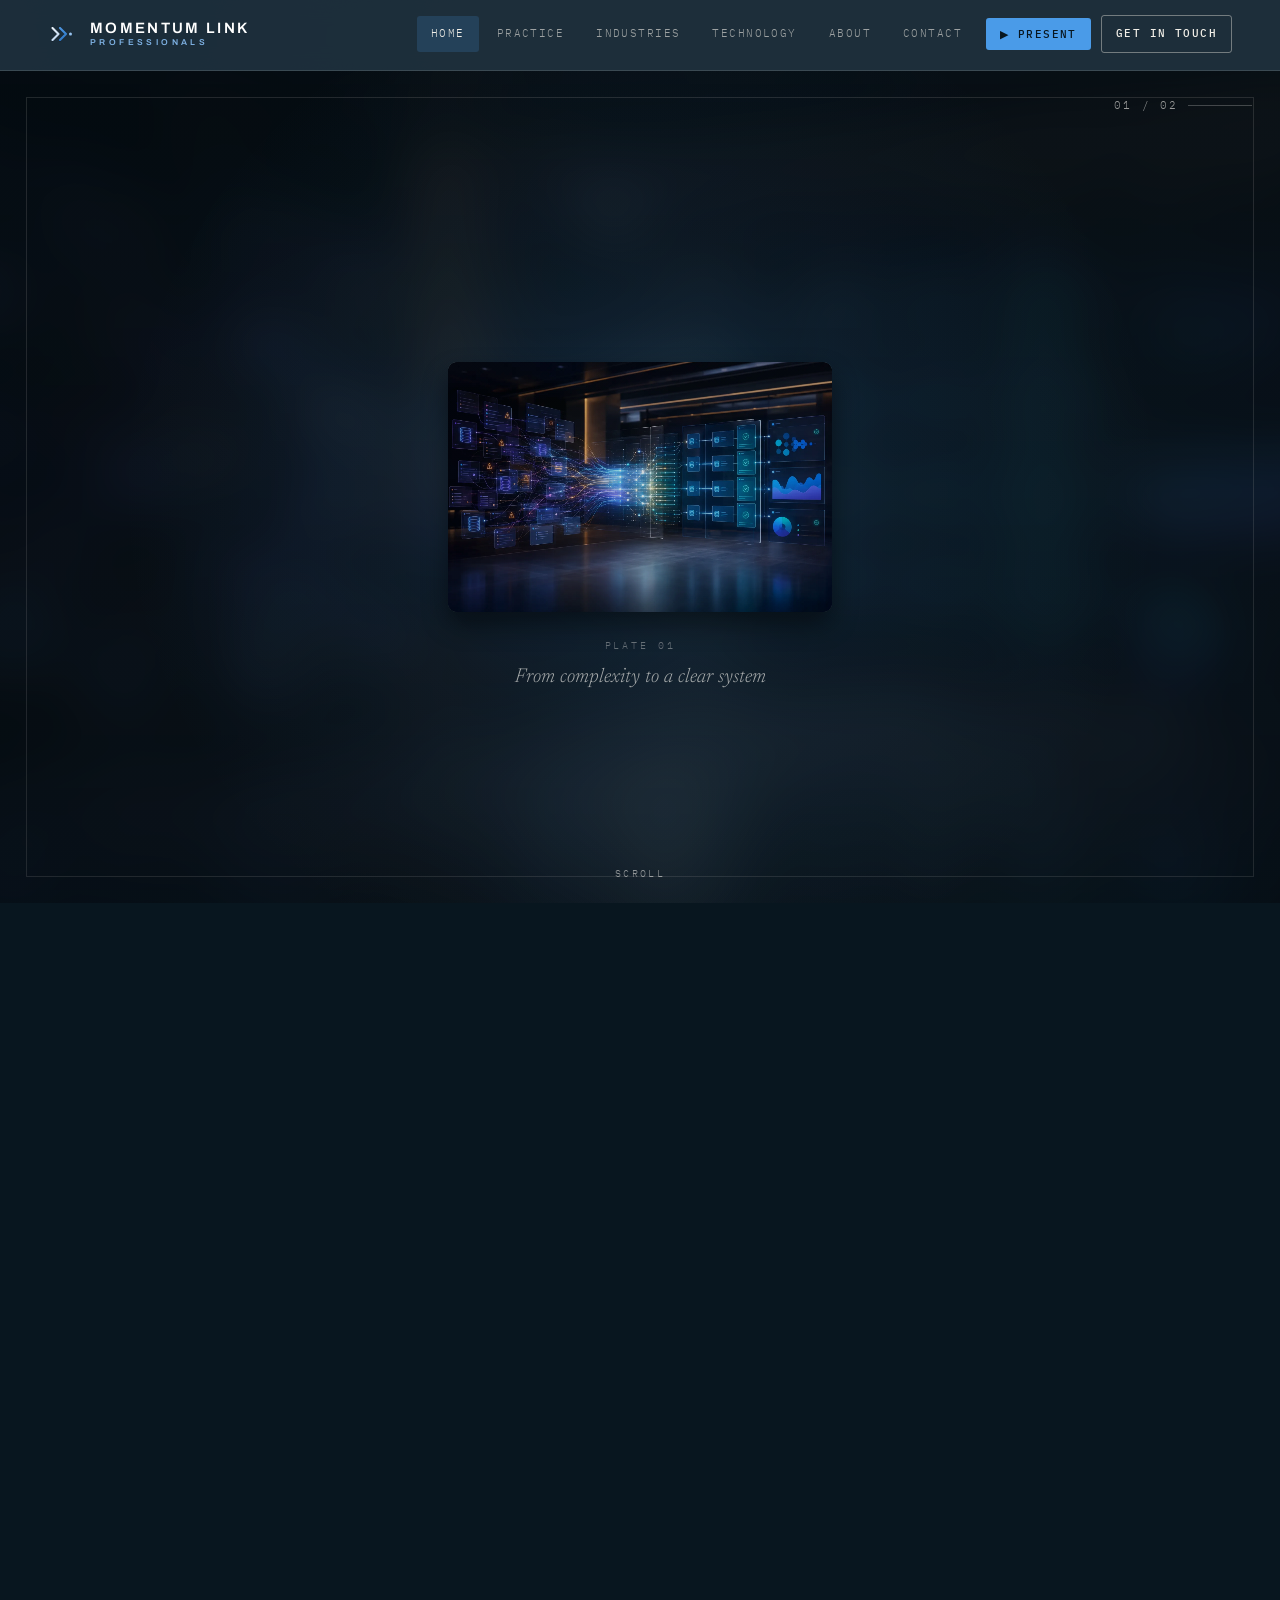
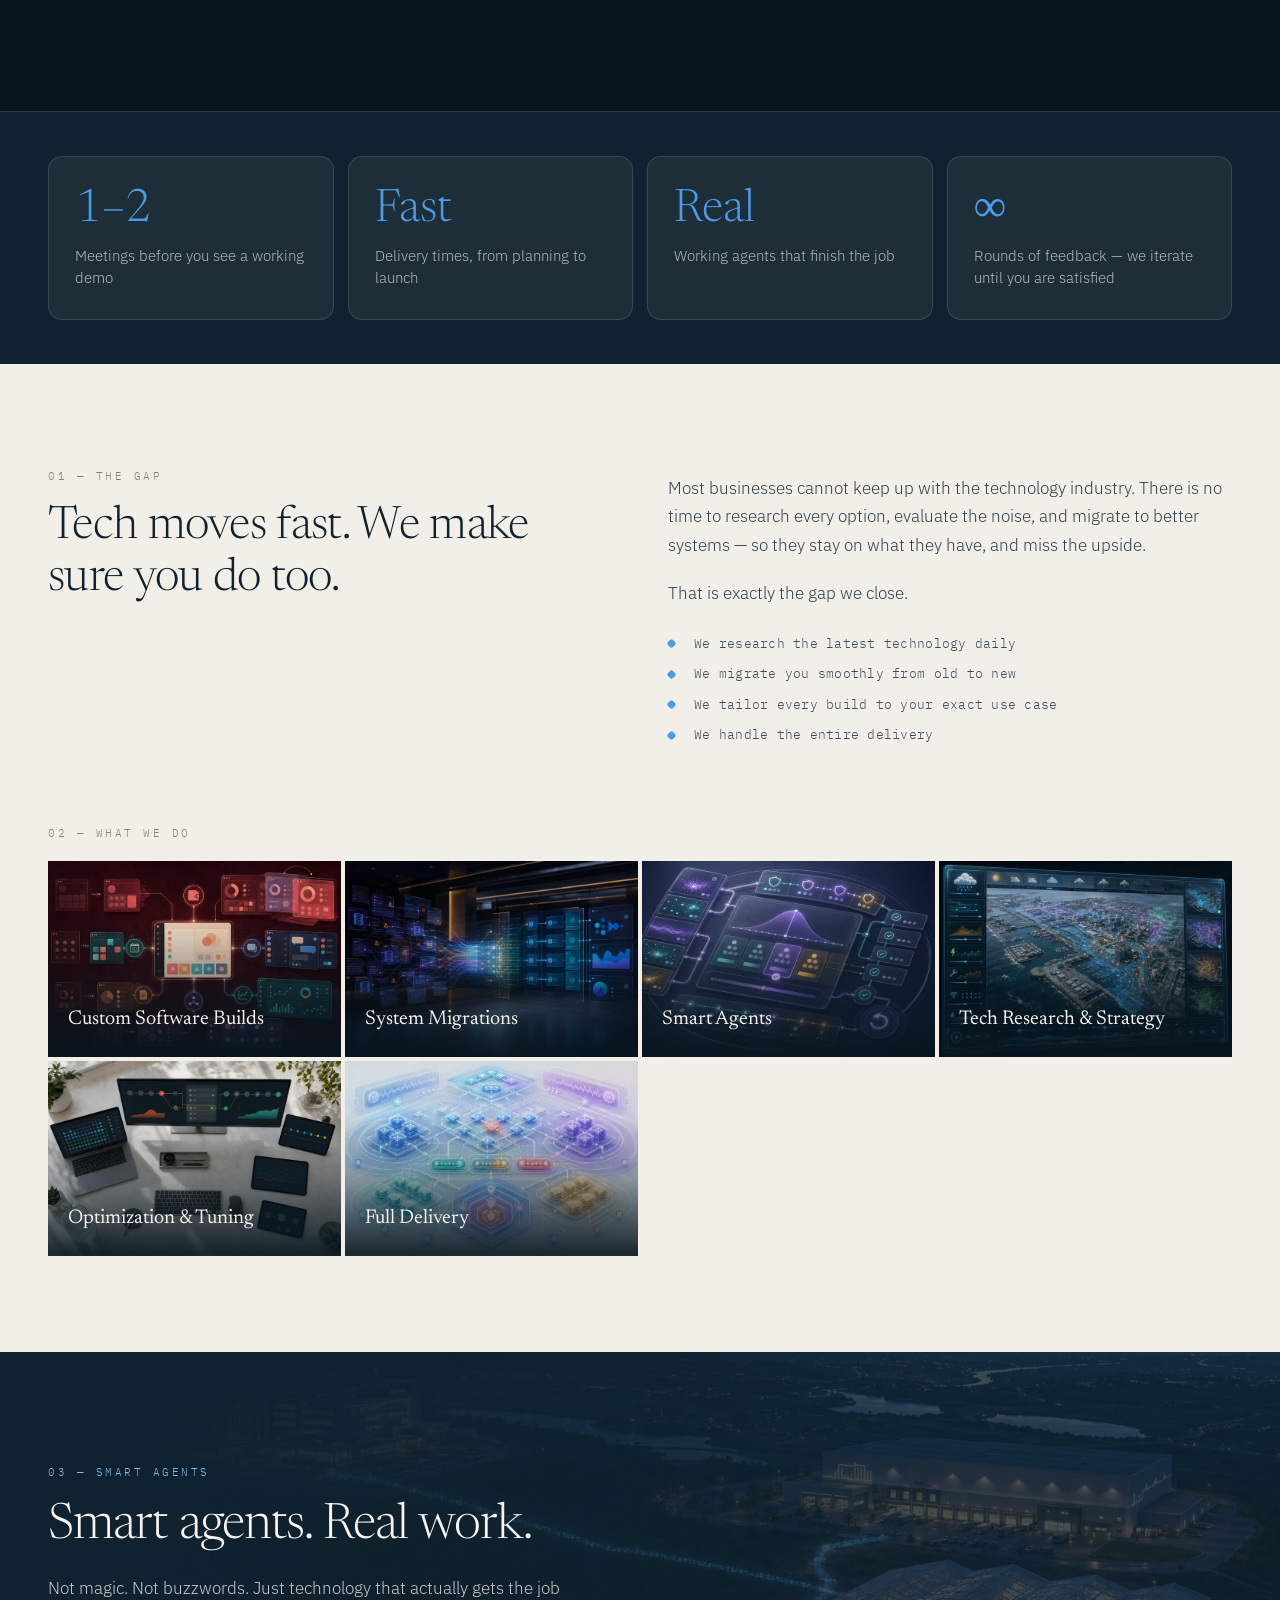
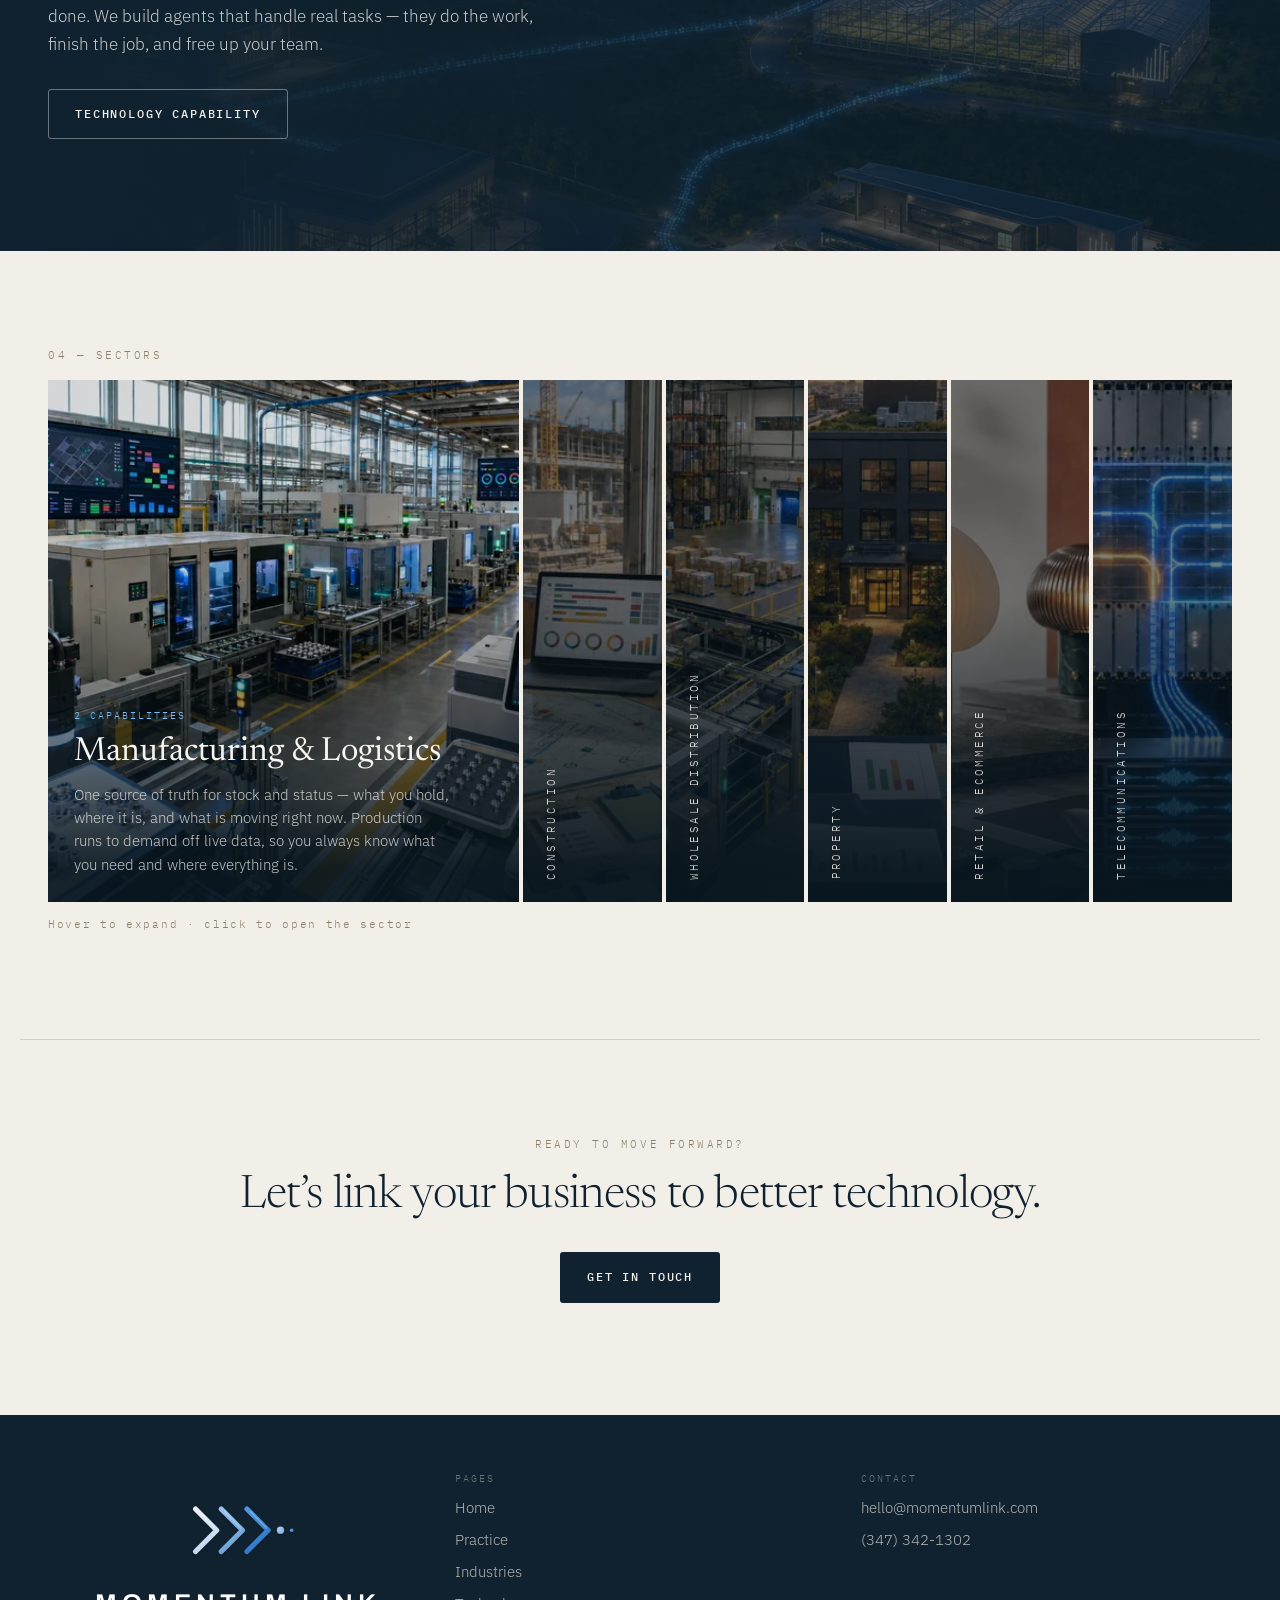
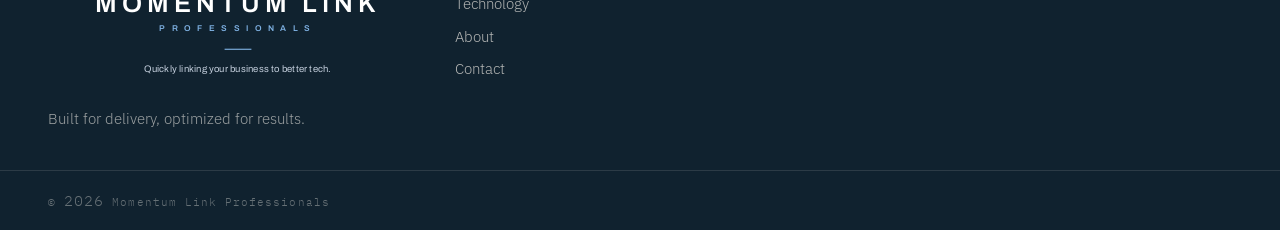
==== commit eadcf49d: "Replace the site with the rebuilt Momentum Link site Swaps the three-page site for the six-page one " ====
--- a/index.html
+++ b/index.html
@@ -1,138 +1,395 @@
 <!DOCTYPE html>
-<html lang="en">
+<html lang="en" class="no-js" data-media-base="media/">
 <head>
-<meta charset="UTF-8">
-<meta name="viewport" content="width=device-width, initial-scale=1.0">
-<title>Momentum Link Professionals — Quickly linking your business to better tech</title>
-<meta name="description" content="Momentum Link Professionals — quickly linking your business to better technology. Custom software builds, system migrations, and smart agents.">
-<meta name="keywords" content="momentum link, momentum link professionals, Momentum Link Pro, software development, tech solutions, system migration, smart agents, custom software">
-<link rel="canonical" href="https://www.momentumlinkpro.com/">
-<script type="application/ld+json">
-{
-  "@context": "https://schema.org",
-  "@type": "ProfessionalService",
-  "name": "Momentum Link Professionals",
-  "alternateName": "Momentum Link",
-  "url": "https://www.momentumlinkpro.com",
-  "telephone": "+13473421302",
-  "email": "hello@momentumlink.com",
-  "description": "Quickly linking your business to better technology. Custom software builds, system migrations, and smart agents."
-}
-</script>
-<link rel="icon" type="image/svg+xml" href="data:image/svg+xml,%3Csvg xmlns='http://www.w3.org/2000/svg' viewBox='0 0 100 100'%3E%3Cg transform='translate(35 50)'%3E%3Cpath d='M -30,-22 L -10,0 L -30,22' fill='none' stroke='%2385B7EB' stroke-width='8' stroke-linecap='round' stroke-linejoin='round' opacity='0.5'/%3E%3Cpath d='M -8,-26 L 14,0 L -8,26' fill='none' stroke='%23378ADD' stroke-width='9' stroke-linecap='round' stroke-linejoin='round' opacity='0.8'/%3E%3Cpath d='M 16,-30 L 40,0 L 16,30' fill='none' stroke='%23185FA5' stroke-width='10' stroke-linecap='round' stroke-linejoin='round'/%3E%3C/g%3E%3C/svg%3E">
-<link rel="stylesheet" href="styles.css">
+  <meta charset="utf-8">
+  <meta name="viewport" content="width=device-width, initial-scale=1">
+  <title>Custom Software, Migrations &amp; Smart Agents | Momentum Link</title>
+  <meta name="description" content="We build, migrate and deliver modern software — custom builds, system migrations and smart agents that do real work. Fast delivery, tailored to your business.">
+  <meta name="theme-color" content="#10222F">
+  <link rel="canonical" href="https://www.momentumlinkpro.com/">
+
+  <meta property="og:type" content="website">
+  <meta property="og:site_name" content="Momentum Link Professionals">
+  <meta property="og:title" content="Custom Software, Migrations &amp; Smart Agents | Momentum Link">
+  <meta property="og:description" content="We build, migrate and deliver modern software — custom builds, system migrations and smart agents that do real work. Fast delivery, tailored to your business.">
+  <meta property="og:image" content="https://www.momentumlinkpro.com/media/31-technology-complexity-to-clarity.jpg">
+  <meta property="og:url" content="https://www.momentumlinkpro.com/">
+  <meta name="twitter:card" content="summary_large_image">
+
+  <link rel="icon" href="favicon.svg" type="image/svg+xml">
+  <link rel="apple-touch-icon" href="favicon.svg">
+
+  <link rel="preconnect" href="https://fonts.googleapis.com">
+  <link rel="preconnect" href="https://fonts.gstatic.com" crossorigin>
+  <link href="https://fonts.googleapis.com/css2?family=Newsreader:ital,opsz,wght@0,6..72,300;0,6..72,400;0,6..72,500;1,6..72,300&amp;family=IBM+Plex+Sans:wght@300;400;500;600&amp;family=IBM+Plex+Mono:wght@400;500&amp;family=Archivo:wght@600&amp;display=swap" rel="stylesheet">
+  <link rel="stylesheet" href="assets/css/site.css?v=83fd2c50">
+  <script type="application/ld+json">{"@context":"https://schema.org","@graph":[{"@type":"ProfessionalService","@id":"https://www.momentumlinkpro.com/#organization","name":"Momentum Link Professionals","alternateName":"Momentum Link","url":"https://www.momentumlinkpro.com/","slogan":"Quickly linking your business to better tech.","description":"We build, migrate, and deliver modern software solutions — custom software builds, system migrations and smart agents that handle real work.","email":"hello@momentumlink.com","telephone":"(347) 342-1302","logo":{"@type":"ImageObject","url":"https://www.momentumlinkpro.com/assets/logo/momentum-link-dark-stacked.svg"},"image":"https://www.momentumlinkpro.com/media/31-technology-complexity-to-clarity.jpg","sameAs":["https://www.momentumlinkpro.com/"],"knowsAbout":["Custom software development","System migration","Software agents and automation","CI/CD delivery","API integration","Cloud-native systems","Data engineering"],"areaServed":[{"@type":"Industry","name":"Manufacturing and Logistics"},{"@type":"Industry","name":"Construction"},{"@type":"Industry","name":"Wholesale Distribution"},{"@type":"Industry","name":"Property Management"},{"@type":"Industry","name":"Retail and Ecommerce"},{"@type":"Industry","name":"Telecommunications"}],"hasOfferCatalog":{"@type":"OfferCatalog","name":"What we do","itemListElement":[{"@type":"Offer","itemOffered":{"@type":"Service","name":"Custom Software Builds","description":"Software built around your business — bespoke where that is what it takes, proven packages and libraries where they already do the job better."}},{"@type":"Offer","itemOffered":{"@type":"Service","name":"System Migrations","description":"We bridge the gap between outdated systems and modern technology — handling the entire transition end to end."}},{"@type":"Offer","itemOffered":{"@type":"Service","name":"Smart Agents","description":"Working agents that handle real tasks — automation that finishes the job and frees up your team."}},{"@type":"Offer","itemOffered":{"@type":"Service","name":"Tech Research and Strategy","description":"We constantly research the latest technology so you always get the best option — not just an option."}},{"@type":"Offer","itemOffered":{"@type":"Service","name":"Optimization and Tuning","description":"We optimize every solution to fit your specific use case — performance, cost, and workflow all dialled in."}},{"@type":"Offer","itemOffered":{"@type":"Service","name":"Full Delivery","description":"From planning to launch to support — we handle the whole journey. You just use what we build."}}]}},{"@type":"WebSite","@id":"https://www.momentumlinkpro.com/#website","url":"https://www.momentumlinkpro.com/","name":"Momentum Link Professionals","publisher":{"@id":"https://www.momentumlinkpro.com/#organization"},"inLanguage":"en"},{"@type":"WebPage","@id":"https://www.momentumlinkpro.com/#webpage","url":"https://www.momentumlinkpro.com/","name":"Custom Software, Migrations & Smart Agents | Momentum Link","description":"We build, migrate and deliver modern software — custom builds, system migrations and smart agents that do real work. Fast delivery, tailored to your business.","isPartOf":{"@id":"https://www.momentumlinkpro.com/#website"},"about":{"@id":"https://www.momentumlinkpro.com/#organization"},"inLanguage":"en","breadcrumb":{"@id":"https://www.momentumlinkpro.com/#breadcrumb"}},{"@type":"BreadcrumbList","@id":"https://www.momentumlinkpro.com/#breadcrumb","itemListElement":[{"@type":"ListItem","position":1,"name":"Home","item":"https://www.momentumlinkpro.com/"}]}]}</script>
+
+  <script>document.documentElement.className = document.documentElement.className.replace("no-js", "js");</script>
 </head>
-<body>
-
-<header>
-  <div class="container nav">
-    <a href="/" class="logo">
-      <svg width="60" height="36" viewBox="0 0 180 90"><g transform="translate(85, 45)"><path d="M -70,-30 L -40,0 L -70,30" fill="none" stroke="#85B7EB" stroke-width="7" stroke-linecap="round" stroke-linejoin="round" opacity="0.5"/><path d="M -35,-35 L -5,0 L -35,35" fill="none" stroke="#378ADD" stroke-width="8" stroke-linecap="round" stroke-linejoin="round" opacity="0.8"/><path d="M 5,-40 L 40,0 L 5,40" fill="none" stroke="#185FA5" stroke-width="9" stroke-linecap="round" stroke-linejoin="round"/><circle cx="55" cy="0" r="6" fill="#185FA5"/><circle cx="72" cy="0" r="3" fill="#378ADD"/></g></svg>
-      <div class="logo-text"><span class="name">MOMENTUM LINK</span><span class="sub">PROFESSIONALS</span></div>
-    </a>
-    <button class="hamburger" aria-label="Menu" onclick="document.querySelector('.main-nav').classList.toggle('open')">
-      <span></span><span></span><span></span>
-    </button>
-    <nav class="main-nav">
-      <a href="/" class="active">Home</a>
-      <a href="services.html">What We Do</a>
-      <a href="about.html">About</a>
-      <a href="#contact" class="nav-cta">Get Started</a>
-    </nav>
-  </div>
-</header>
-
-<section class="hero">
-  <div class="container hero-content">
-    <div class="hero-badge">★ MODERN TECH SOLUTIONS</div>
-    <h1>Quickly linking your business to <span class="accent">better tech.</span></h1>
-    <p>We build, migrate, and deliver modern software solutions — so your technology works for you, not the other way around.</p>
-    <div class="btn-group">
-      <a href="#contact" class="btn btn-primary">Get Started →</a>
-      <a href="services.html" class="btn btn-secondary">What We Do</a>
+<body data-page="home">
+  <a class="skip-link" href="#main">Skip to content</a>
+
+  <header class="site-header">
+    <div class="site-header__inner">
+      <a class="brand" href="index.html" aria-label="Momentum Link Professionals — home">
+        <span class="brand__mark" aria-hidden="true"><svg width="120" height="120" viewBox="0 0 120 120" xmlns="http://www.w3.org/2000/svg"><title>Momentum Link mark</title>
+<defs>
+  <linearGradient id="mk-g1" x1="0" y1="0" x2="0.35" y2="1"><stop offset="0" stop-color="#EAF2FB"></stop><stop offset="0.6" stop-color="#D3E4F6"></stop><stop offset="1" stop-color="#C1D8F0"></stop></linearGradient>
+  <linearGradient id="mk-g2" x1="0" y1="0" x2="0.35" y2="1"><stop offset="0" stop-color="#97C3EE"></stop><stop offset="0.6" stop-color="#7FB2E4"></stop><stop offset="1" stop-color="#6DA1D6"></stop></linearGradient>
+  <linearGradient id="mk-g3" x1="0" y1="0" x2="0.35" y2="1"><stop offset="0" stop-color="#4E96E0"></stop><stop offset="0.6" stop-color="#3B87D6"></stop><stop offset="1" stop-color="#3078C4"></stop></linearGradient>
+  <radialGradient id="mk-d1" cx="0.32" cy="0.28" r="0.85"><stop offset="0" stop-color="#A8CCF1"></stop><stop offset="1" stop-color="#7FB2E4"></stop></radialGradient>
+  <radialGradient id="mk-d2" cx="0.32" cy="0.28" r="0.85"><stop offset="0" stop-color="#5C9CE0"></stop><stop offset="1" stop-color="#3B87D6"></stop></radialGradient>
+  <filter id="mk-sh" x="-25%" y="-25%" width="150%" height="150%"><feDropShadow dx="0" dy="2" stdDeviation="2" flood-color="#000000" flood-opacity="0.35"></feDropShadow></filter>
+</defs>
+<g transform="translate(52, 60)" filter="url(#mk-sh)">
+  <path d="M -34,-24 L -10,0 L -34,24" fill="none" stroke="url(#mk-g1)" stroke-width="8" stroke-linecap="round" stroke-linejoin="round"></path>
+  <path d="M -4,-24 L 20,0 L -4,24" fill="none" stroke="url(#mk-g3)" stroke-width="8" stroke-linecap="round" stroke-linejoin="round"></path>
+  <circle cx="38" cy="0" r="6" fill="url(#mk-d1)"></circle>
+</g>
+</svg></span>
+        <span class="brand__text">
+          <span class="brand__name">MOMENTUM LINK</span>
+          <span class="brand__tag">PROFESSIONALS</span>
+        </span>
+      </a>
+
+      <button class="nav-toggle" type="button" data-nav-toggle aria-expanded="false" aria-controls="site-nav" aria-label="Menu">
+        <span aria-hidden="true"></span>
+      </button>
+
+      <nav class="nav" id="site-nav" aria-label="Primary">
+          <a class="nav__link" href="index.html" aria-current="page">Home</a>
+          <a class="nav__link" href="practice.html">Practice</a>
+          <a class="nav__link" href="industries.html">Industries</a>
+          <a class="nav__link" href="technology.html">Technology</a>
+          <a class="nav__link" href="about.html">About</a>
+          <a class="nav__link" href="contact.html">Contact</a>
+        <button class="nav__present" type="button" data-open-pres hidden>&#9654; Present</button>
+        <a class="nav__cta" href="contact.html" data-open-contact>Get in touch</a>
+      </nav>
+    </div>
+    <div class="progress" data-progress aria-hidden="true"></div>
+  </header>
+
+  <main id="main">
+    <section class="stage" data-stage aria-label="Introduction">
+      <div class="stage__pin">
+        <div class="stage__backdrop" data-stage-backdrop aria-hidden="true">
+          <picture><source type="image/webp" srcset="media/31-technology-complexity-to-clarity-768.webp 768w, media/31-technology-complexity-to-clarity.webp 1536w" sizes="100vw"><img class="" src="media/31-technology-complexity-to-clarity.jpg" srcset="media/31-technology-complexity-to-clarity-768.jpg 768w, media/31-technology-complexity-to-clarity.jpg 1536w" sizes="100vw" alt="" aria-hidden="true" width="1536" height="1024" loading="eager" fetchpriority="high" decoding="async"></picture>
+        </div>
+        <div class="stage__glow" data-stage-glow aria-hidden="true"></div>
+        <div class="stage__frame" data-stage-frame aria-hidden="true"></div>
+
+        <picture><source type="image/webp" srcset="media/31-technology-complexity-to-clarity-768.webp 768w, media/31-technology-complexity-to-clarity.webp 1536w" sizes="100vw"><img class="stage__l1" data-stage-l1 src="media/31-technology-complexity-to-clarity.jpg" srcset="media/31-technology-complexity-to-clarity-768.jpg 768w, media/31-technology-complexity-to-clarity.jpg 1536w" sizes="100vw" alt="From complexity to a clear system" width="1536" height="1024" loading="eager" fetchpriority="high" decoding="async"></picture>
+
+        <div class="stage__intro" data-stage-intro aria-hidden="true">
+          <p class="stage__plate">Plate 01</p>
+          <p class="stage__caption">From complexity to a clear system</p>
+        </div>
+
+        <div class="stage__l2" data-stage-l2 aria-hidden="true">
+          <picture><source type="image/webp" srcset="media/30-technology-connected-ecosystem-768.webp 768w, media/30-technology-connected-ecosystem.webp 1536w" sizes="100vw"><img class="" src="media/30-technology-connected-ecosystem.jpg" srcset="media/30-technology-connected-ecosystem-768.jpg 768w, media/30-technology-connected-ecosystem.jpg 1536w" sizes="100vw" alt="" aria-hidden="true" width="1536" height="1024" loading="lazy" decoding="async"></picture>
+        </div>
+
+        <div class="stage__tint" data-stage-tint aria-hidden="true"></div>
+
+        <div class="stage__block" data-stage-a>
+          <div class="stage__inner">
+            <p class="stage__kicker">Modern technology solutions</p>
+            <h1 class="stage__title">Quickly linking your business to better tech.</h1>
+          </div>
+        </div>
+
+        <div class="stage__block" data-stage-b>
+          <div class="stage__inner">
+            <p class="stage__kicker">Build &middot; Migrate &middot; Deliver</p>
+            <p class="stage__title stage__title--sub">We build, migrate, and deliver modern software solutions — so your technology works for you, not the other way around.</p>
+            <div class="stage__actions">
+              <a class="btn btn--primary" href="contact.html" data-open-contact>Get started</a>
+              <button class="btn btn--ghost" type="button" data-open-pres hidden>&#9654; Watch the presentation</button>
+              <a class="btn btn--ghost" href="practice.html">How we work</a>
+            </div>
+          </div>
+        </div>
+
+        <div class="stage__meter" aria-hidden="true">
+          <span class="stage__count" data-stage-count>01 / 02</span>
+          <span class="stage__track"><span class="stage__bar" data-stage-bar></span></span>
+        </div>
+
+        <div class="stage__cue" data-stage-cue aria-hidden="true">Scroll</div>
+      </div>
+    </section>
+
+    <section class="stats" aria-label="Practice at a glance">
+      <div class="shell">
+        <div class="stats__grid">
+          <div class="stats__item">
+            <div class="stats__n">1&#8211;2</div>
+            <div class="stats__label">Meetings before you see a working demo</div>
+          </div>
+          <div class="stats__item">
+            <div class="stats__n">Fast</div>
+            <div class="stats__label">Delivery times, from planning to launch</div>
+          </div>
+          <div class="stats__item">
+            <div class="stats__n">Real</div>
+            <div class="stats__label">Working agents that finish the job</div>
+          </div>
+          <div class="stats__item">
+            <div class="stats__n">&#8734;</div>
+            <div class="stats__label">Rounds of feedback — we iterate until you are satisfied</div>
+          </div>
+        </div>
+      </div>
+    </section>
+
+    <section class="editorial shell">
+      <div class="editorial__grid">
+        <div>
+          <p class="eyebrow">01 — The gap</p>
+          <h2 class="editorial__title">Tech moves fast. We make sure you do too.</h2>
+        </div>
+        <div class="editorial__body">
+          <p>Most businesses cannot keep up with the technology industry. There is no time to research every option, evaluate the noise, and migrate to better systems — so they stay on what they have, and miss the upside.</p>
+          <p>That is exactly the gap we close.</p>
+          <ul class="editorial__list"><li>We research the latest technology daily</li><li>We migrate you smoothly from old to new</li><li>We tailor every build to your exact use case</li><li>We handle the entire delivery</li>
+          </ul>
+        </div>
+      </div>
+    </section>
+
+    <section class="card-section shell" aria-label="What we do">
+      <p class="eyebrow" style="margin-bottom:20px">02 — What we do</p>
+      <div class="card-grid card-grid--tech">
+          <figure class="card card--tech" data-card data-reveal>
+            <picture><source type="image/webp" srcset="media/33-technology-modular-product-evolution-768.webp 768w, media/33-technology-modular-product-evolution.webp 1536w" sizes="(max-width: 560px) 100vw, (max-width: 1240px) 34vw, 410px"><img src="media/33-technology-modular-product-evolution.jpg" srcset="media/33-technology-modular-product-evolution-768.jpg 768w, media/33-technology-modular-product-evolution.jpg 1536w" sizes="(max-width: 560px) 100vw, (max-width: 1240px) 34vw, 410px" alt="Custom Software Builds" width="1536" height="1024" loading="lazy" decoding="async"></picture>
+            <figcaption>
+              <span class="card__title">Custom Software Builds</span>
+              <span class="card__sub">Software built around your business — bespoke where that is what it takes, proven packages and libraries where they already do the job better.</span>
+            </figcaption>
+          </figure>
+          <figure class="card card--tech" data-card data-reveal>
+            <picture><source type="image/webp" srcset="media/31-technology-complexity-to-clarity-768.webp 768w, media/31-technology-complexity-to-clarity.webp 1536w" sizes="(max-width: 560px) 100vw, (max-width: 1240px) 34vw, 410px"><img src="media/31-technology-complexity-to-clarity.jpg" srcset="media/31-technology-complexity-to-clarity-768.jpg 768w, media/31-technology-complexity-to-clarity.jpg 1536w" sizes="(max-width: 560px) 100vw, (max-width: 1240px) 34vw, 410px" alt="System Migrations" width="1536" height="1024" loading="lazy" decoding="async"></picture>
+            <figcaption>
+              <span class="card__title">System Migrations</span>
+              <span class="card__sub">We bridge the gap between outdated systems and modern technology — handling the entire transition end to end.</span>
+            </figcaption>
+          </figure>
+          <figure class="card card--tech" data-card data-reveal>
+            <picture><source type="image/webp" srcset="media/25-technology-responsible-ai-768.webp 768w, media/25-technology-responsible-ai.webp 1536w" sizes="(max-width: 560px) 100vw, (max-width: 1240px) 34vw, 410px"><img src="media/25-technology-responsible-ai.jpg" srcset="media/25-technology-responsible-ai-768.jpg 768w, media/25-technology-responsible-ai.jpg 1536w" sizes="(max-width: 560px) 100vw, (max-width: 1240px) 34vw, 410px" alt="Smart Agents" width="1536" height="1024" loading="lazy" decoding="async"></picture>
+            <figcaption>
+              <span class="card__title">Smart Agents</span>
+              <span class="card__sub">Working agents that handle real tasks — automation that finishes the job and frees up your team.</span>
+            </figcaption>
+          </figure>
+          <figure class="card card--tech" data-card data-reveal>
+            <picture><source type="image/webp" srcset="media/27-technology-digital-twin-768.webp 768w, media/27-technology-digital-twin.webp 1536w" sizes="(max-width: 560px) 100vw, (max-width: 1240px) 34vw, 410px"><img src="media/27-technology-digital-twin.jpg" srcset="media/27-technology-digital-twin-768.jpg 768w, media/27-technology-digital-twin.jpg 1536w" sizes="(max-width: 560px) 100vw, (max-width: 1240px) 34vw, 410px" alt="Tech Research and Strategy" width="1536" height="1024" loading="lazy" decoding="async"></picture>
+            <figcaption>
+              <span class="card__title">Tech Research &amp; Strategy</span>
+              <span class="card__sub">We constantly research the latest technology so you always get the best option — not just an option.</span>
+            </figcaption>
+          </figure>
+          <figure class="card card--tech" data-card data-reveal>
+            <picture><source type="image/webp" srcset="media/35-technology-continuous-improvement-768.webp 768w, media/35-technology-continuous-improvement.webp 1536w" sizes="(max-width: 560px) 100vw, (max-width: 1240px) 34vw, 410px"><img src="media/35-technology-continuous-improvement.jpg" srcset="media/35-technology-continuous-improvement-768.jpg 768w, media/35-technology-continuous-improvement.jpg 1536w" sizes="(max-width: 560px) 100vw, (max-width: 1240px) 34vw, 410px" alt="Optimization and Tuning" width="1536" height="1024" loading="lazy" decoding="async"></picture>
+            <figcaption>
+              <span class="card__title">Optimization &amp; Tuning</span>
+              <span class="card__sub">We optimize every solution to fit your specific use case — performance, cost, and workflow all dialled in.</span>
+            </figcaption>
+          </figure>
+          <figure class="card card--tech" data-card data-reveal>
+            <picture><source type="image/webp" srcset="media/20-technology-cloud-native-systems-768.webp 768w, media/20-technology-cloud-native-systems.webp 1536w" sizes="(max-width: 560px) 100vw, (max-width: 1240px) 34vw, 410px"><img src="media/20-technology-cloud-native-systems.jpg" srcset="media/20-technology-cloud-native-systems-768.jpg 768w, media/20-technology-cloud-native-systems.jpg 1536w" sizes="(max-width: 560px) 100vw, (max-width: 1240px) 34vw, 410px" alt="Full Delivery" width="1536" height="1024" loading="lazy" decoding="async"></picture>
+            <figcaption>
+              <span class="card__title">Full Delivery</span>
+              <span class="card__sub">From planning to launch to support — we handle the whole journey. You just use what we build.</span>
+            </figcaption>
+          </figure>
+      </div>
+    </section>
+
+    <section class="band">
+      <picture><source type="image/webp" srcset="media/30-technology-connected-ecosystem-768.webp 768w, media/30-technology-connected-ecosystem.webp 1536w" sizes="100vw"><img class="band__bg" src="media/30-technology-connected-ecosystem.jpg" srcset="media/30-technology-connected-ecosystem-768.jpg 768w, media/30-technology-connected-ecosystem.jpg 1536w" sizes="100vw" alt="Connected technology ecosystem" width="1536" height="1024" loading="lazy" decoding="async"></picture>
+      <div class="band__veil" aria-hidden="true"></div>
+      <div class="band__inner shell">
+        <div class="band__copy">
+          <p class="eyebrow eyebrow--blue">03 — Smart agents</p>
+          <h2 class="band__title">Smart agents. Real work.</h2>
+          <p class="band__text">Not magic. Not buzzwords. Just technology that actually gets the job done. We build agents that handle real tasks — they do the work, finish the job, and free up your team.</p>
+          <a class="btn btn--ghost btn--ghost-fill" href="technology.html">Technology capability</a>
+        </div>
+      </div>
+    </section>
+
+    <section class="panels-section shell" aria-label="Sectors">
+      <p class="eyebrow" style="margin-bottom:16px">04 — Sectors</p>
+      <div class="panels">
+          <a class="panel is-open" data-panel href="industries.html#manufacturing">
+            <picture><source type="image/webp" srcset="media/07-industry-smart-manufacturing-768.webp 768w, media/07-industry-smart-manufacturing.webp 1536w" sizes="(max-width: 560px) 100vw, (max-width: 1240px) 50vw, 620px"><img class="" src="media/07-industry-smart-manufacturing.jpg" srcset="media/07-industry-smart-manufacturing-768.jpg 768w, media/07-industry-smart-manufacturing.jpg 1536w" sizes="(max-width: 560px) 100vw, (max-width: 1240px) 50vw, 620px" alt="Smart Manufacturing" width="1536" height="1024" loading="lazy" decoding="async"></picture>
+            <span class="panel__rail">Manufacturing &amp; Logistics</span>
+            <span class="panel__body">
+              <span class="panel__count">2 capabilities</span>
+              <span class="panel__name">Manufacturing &amp; Logistics</span>
+              <span class="panel__blurb">One source of truth for stock and status — what you hold, where it is, and what is moving right now. Production runs to demand off live data, so you always know what you need and where everything is.</span>
+            </span>
+          </a>
+          <a class="panel" data-panel href="industries.html#construction">
+            <picture><source type="image/webp" srcset="media/09-industry-construction-project-management-768.webp 768w, media/09-industry-construction-project-management.webp 1536w" sizes="(max-width: 560px) 100vw, (max-width: 1240px) 50vw, 620px"><img class="" src="media/09-industry-construction-project-management.jpg" srcset="media/09-industry-construction-project-management-768.jpg 768w, media/09-industry-construction-project-management.jpg 1536w" sizes="(max-width: 560px) 100vw, (max-width: 1240px) 50vw, 620px" alt="Construction Project Management and Accounting" width="1536" height="1024" loading="lazy" decoding="async"></picture>
+            <span class="panel__rail">Construction</span>
+            <span class="panel__body">
+              <span class="panel__count">3 capabilities</span>
+              <span class="panel__name">Construction</span>
+              <span class="panel__blurb">Two halves. Billing you can actually review — bids and offers compared against the plans before a claim gets paid. And plan-driven rendering and automation, from excavation to pipe layout to interior fit-out. It is a fast-moving market, and we keep you on the best of it.</span>
+            </span>
+          </a>
+          <a class="panel" data-panel href="industries.html#wholesale-distribution">
+            <picture><source type="image/webp" srcset="media/11-industry-wholesale-distribution-768.webp 768w, media/11-industry-wholesale-distribution.webp 1536w" sizes="(max-width: 560px) 100vw, (max-width: 1240px) 50vw, 620px"><img class="" src="media/11-industry-wholesale-distribution.jpg" srcset="media/11-industry-wholesale-distribution-768.jpg 768w, media/11-industry-wholesale-distribution.jpg 1536w" sizes="(max-width: 560px) 100vw, (max-width: 1240px) 50vw, 620px" alt="Wholesale Distribution and Fulfillment" width="1536" height="1024" loading="lazy" decoding="async"></picture>
+            <span class="panel__rail">Wholesale Distribution</span>
+            <span class="panel__body">
+              <span class="panel__count">6 capabilities</span>
+              <span class="panel__name">Wholesale Distribution</span>
+              <span class="panel__blurb">Accounting, billing and collection you can rely on, inventory that matches the shelf, and follow-up that catches a change in a customer&#x27;s ordering before they raise it themselves. Every account gets a personal experience, however many you carry.</span>
+            </span>
+          </a>
+          <a class="panel" data-panel href="industries.html#property">
+            <picture><source type="image/webp" srcset="media/13-industry-multi-property-management-768.webp 768w, media/13-industry-multi-property-management.webp 1536w" sizes="(max-width: 560px) 100vw, (max-width: 1240px) 50vw, 620px"><img class="" src="media/13-industry-multi-property-management.jpg" srcset="media/13-industry-multi-property-management-768.jpg 768w, media/13-industry-multi-property-management.jpg 1536w" sizes="(max-width: 560px) 100vw, (max-width: 1240px) 50vw, 620px" alt="Multi-Property Operations and Accounting" width="1536" height="1024" loading="lazy" decoding="async"></picture>
+            <span class="panel__rail">Property</span>
+            <span class="panel__body">
+              <span class="panel__count">4 capabilities</span>
+              <span class="panel__name">Property</span>
+              <span class="panel__blurb">Billing and reports that show where every dollar goes, and tenants who stay satisfied. Residential or commercial — every town and municipality has its own requirements, and we deliver against the ones that apply to you.</span>
+            </span>
+          </a>
+          <a class="panel" data-panel href="industries.html#retail-ecommerce">
+            <picture><source type="image/webp" srcset="media/15-industry-premium-retail-website-768.webp 768w, media/15-industry-premium-retail-website.webp 1536w" sizes="(max-width: 560px) 100vw, (max-width: 1240px) 50vw, 620px"><img class="" src="media/15-industry-premium-retail-website.jpg" srcset="media/15-industry-premium-retail-website-768.jpg 768w, media/15-industry-premium-retail-website.jpg 1536w" sizes="(max-width: 560px) 100vw, (max-width: 1240px) 50vw, 620px" alt="Premium Retail Website Experience" width="1536" height="1024" loading="lazy" decoding="async"></picture>
+            <span class="panel__rail">Retail &amp; Ecommerce</span>
+            <span class="panel__body">
+              <span class="panel__count">4 capabilities</span>
+              <span class="panel__name">Retail &amp; Ecommerce</span>
+              <span class="panel__blurb">Changes driven by what customers actually do — which journeys convert, which ones stall, what gets returned. Aggregate behaviour, measured honestly, turned into changes whose results you can see.</span>
+            </span>
+          </a>
+          <a class="panel" data-panel href="industries.html#telecommunications">
+            <picture><source type="image/webp" srcset="media/47-industry-telecom-voice-768.webp 768w, media/47-industry-telecom-voice.webp 1536w" sizes="(max-width: 560px) 100vw, (max-width: 1240px) 50vw, 620px"><img class="" src="media/47-industry-telecom-voice.jpg" srcset="media/47-industry-telecom-voice-768.jpg 768w, media/47-industry-telecom-voice.jpg 1536w" sizes="(max-width: 560px) 100vw, (max-width: 1240px) 50vw, 620px" alt="Voice routing and termination" width="1536" height="864" loading="lazy" decoding="async"></picture>
+            <span class="panel__rail">Telecommunications</span>
+            <span class="panel__body">
+              <span class="panel__count">3 capabilities</span>
+              <span class="panel__name">Telecommunications</span>
+              <span class="panel__blurb">Integrate what you already run, build the infrastructure from scratch, or just fill the gaps in it. Voice, SMS and MMS carried at lightning speed and the best quality the traffic will allow.</span>
+            </span>
+          </a>
+      </div>
+      <p class="panels-hint">
+        <span class="panels-hint__pointer">Hover to expand &middot; click to open the sector</span>
+        <span class="panels-hint__touch">Tap to expand &middot; tap again to open the sector</span>
+      </p>
+    </section>
+
+    <section class="closing shell">
+      <p class="eyebrow">Ready to move forward?</p>
+      <h2 class="closing__title">Let&#8217;s link your business to better technology.</h2>
+      <a class="btn btn--dark" href="contact.html" data-open-contact>Get in touch</a>
+    </section>
+  </main>
+
+  <footer class="site-footer">
+    <div class="site-footer__grid">
+      <div class="site-footer__col">
+        <span class="site-footer__logo"><svg width="680" height="408" viewBox="0 0 680 408" xmlns="http://www.w3.org/2000/svg"><title>Momentum Link Professionals</title>
+<defs>
+  <linearGradient id="st-g1" x1="0" y1="0" x2="0.35" y2="1"><stop offset="0" stop-color="#EAF2FB"></stop><stop offset="0.6" stop-color="#D3E4F6"></stop><stop offset="1" stop-color="#C1D8F0"></stop></linearGradient>
+  <linearGradient id="st-g2" x1="0" y1="0" x2="0.35" y2="1"><stop offset="0" stop-color="#97C3EE"></stop><stop offset="0.6" stop-color="#7FB2E4"></stop><stop offset="1" stop-color="#6DA1D6"></stop></linearGradient>
+  <linearGradient id="st-g3" x1="0" y1="0" x2="0.35" y2="1"><stop offset="0" stop-color="#4E96E0"></stop><stop offset="0.6" stop-color="#3B87D6"></stop><stop offset="1" stop-color="#3078C4"></stop></linearGradient>
+  <radialGradient id="st-d1" cx="0.32" cy="0.28" r="0.85"><stop offset="0" stop-color="#A8CCF1"></stop><stop offset="1" stop-color="#7FB2E4"></stop></radialGradient>
+  <radialGradient id="st-d2" cx="0.32" cy="0.28" r="0.85"><stop offset="0" stop-color="#5C9CE0"></stop><stop offset="1" stop-color="#3B87D6"></stop></radialGradient>
+  <filter id="st-sh" x="-25%" y="-25%" width="150%" height="150%"><feDropShadow dx="0" dy="2" stdDeviation="2" flood-color="#000000" flood-opacity="0.35"></feDropShadow></filter>
+</defs>
+<g transform="translate(340, 106)" filter="url(#st-sh)">
+  <path d="M -76,-38 L -38,0 L -76,38" fill="none" stroke="url(#st-g1)" stroke-width="9" stroke-linecap="round" stroke-linejoin="round"></path>
+  <path d="M -30,-38 L 8,0 L -30,38" fill="none" stroke="url(#st-g2)" stroke-width="9" stroke-linecap="round" stroke-linejoin="round"></path>
+  <path d="M 16,-38 L 54,0 L 16,38" fill="none" stroke="url(#st-g3)" stroke-width="9" stroke-linecap="round" stroke-linejoin="round"></path>
+  <circle cx="76" cy="0" r="6.5" fill="url(#st-d1)"></circle>
+  <circle cx="96" cy="0" r="3.25" fill="url(#st-d2)"></circle>
+  <g stroke="#FFFFFF" stroke-opacity="0.32" stroke-width="2" fill="none" stroke-linecap="round" transform="translate(0, -1.6)">
+    <path d="M -70,-32 L -41,-2"></path><path d="M -24,-32 L 5,-2"></path><path d="M 22,-32 L 51,-2"></path>
+  </g>
+</g>
+<text x="340" y="252" text-anchor="middle" font-family="Archivo, Helvetica, Arial, sans-serif" font-size="46" font-weight="600" fill="#FFFFFF" letter-spacing="9">MOMENTUM LINK</text>
+<text x="340" y="286" text-anchor="middle" font-family="Archivo, Helvetica, Arial, sans-serif" font-size="15" font-weight="600" fill="#7FB2E4" letter-spacing="11.5">PROFESSIONALS</text>
+<rect x="316" y="318" width="48" height="2" fill="#7FB2E4"></rect>
+<text x="340" y="360" text-anchor="middle" font-family="Archivo, Helvetica, Arial, sans-serif" font-size="17" font-weight="400" fill="#C3CEDC" letter-spacing="0.4">Quickly linking your business to better tech.</text>
+</svg></span>
+        <span class="site-footer__blurb">Built for delivery, optimized for results.</span>
+      </div>
+      <div class="site-footer__col">
+        <span class="site-footer__head">Pages</span>
+        <a href="index.html">Home</a>
+        <a href="practice.html">Practice</a>
+        <a href="industries.html">Industries</a>
+        <a href="technology.html">Technology</a>
+        <a href="about.html">About</a>
+        <a href="contact.html">Contact</a>
+      </div>
+      <div class="site-footer__col">
+        <span class="site-footer__head">Contact</span>
+        <a href="mailto:hello@momentumlink.com">hello@momentumlink.com</a>
+        <a href="tel:+13473421302">(347) 342-1302</a>
+      </div>
+    </div>
+    <div class="site-footer__meta">
+      <div>&copy; <span data-year>2026</span> Momentum Link Professionals</div>
+    </div>
+  </footer>
+
+
+  <div class="modal" data-contact-modal hidden role="dialog" aria-modal="true" aria-labelledby="modal-title">
+    <div class="modal__scrim" data-modal-close></div>
+    <div class="modal__panel">
+      <button class="modal__close" type="button" data-modal-close aria-label="Close">&#10005;</button>
+      <div class="modal__media"><picture><source type="image/webp" srcset="media/43-process-meeting-768.webp 768w, media/43-process-meeting.webp 1536w" sizes="(max-width: 900px) 100vw, 420px"><img src="media/43-process-meeting.jpg" srcset="media/43-process-meeting-768.jpg 768w, media/43-process-meeting.jpg 1536w" sizes="(max-width: 900px) 100vw, 420px" alt="A meeting to establish what the project needs" width="1536" height="864" loading="lazy" decoding="async"></picture></div>
+      <div class="modal__body">
+        <p class="eyebrow">Get in touch</p>
+        <h2 class="modal__title" id="modal-title">Let&#8217;s get to work.</h2>
+        <p class="modal__text">Tell us about your business — we will handle the technology. A meeting or two is usually all it takes before you are looking at a working demo.</p>
+        <p class="modal__direct">
+          <a href="mailto:hello@momentumlink.com">hello@momentumlink.com</a>
+          <a href="tel:+13473421302">(347) 342-1302</a>
+        </p>
+        
+      <form class="form-card" data-contact-form data-endpoint="https://api.web3forms.com/submit" data-mailto="hello@momentumlink.com"
+            action="mailto:hello@momentumlink.com" method="post" enctype="text/plain" novalidate>
+        <h2 class="form-card__title">Send a brief</h2>
+          <input type="hidden" name="access_key" value="9cf20289-3ef2-48a5-9e5a-fce82434f151">
+          <input type="hidden" name="subject" value="New brief from momentumlink.com">
+          <input type="hidden" name="from_name" value="Momentum Link website">
+          <input type="checkbox" name="botcheck" class="visually-hidden" tabindex="-1" autocomplete="off">
+        <div class="form-fields">
+            <div class="field">
+              <label class="field__label" for="m-name">Name *</label>
+              <input type="text" id="m-name" name="name" placeholder="Your name"
+                     autocomplete="name" required>
+              <p class="field__error" aria-live="polite"></p>
+            </div>
+            <div class="field">
+              <label class="field__label" for="m-email">Email *</label>
+              <input type="email" id="m-email" name="email" placeholder="you@company.com"
+                     autocomplete="email" required>
+              <p class="field__error" aria-live="polite"></p>
+            </div>
+          <div class="field">
+            <label class="field__label" for="m-message">What you need *</label>
+            <textarea id="m-message" name="message" rows="3"
+                      placeholder="Tell us about your business and what you are trying to do." required></textarea>
+            <p class="field__error" aria-live="polite"></p>
+          </div>
+        </div>
+        <button class="btn btn--dark" type="submit">Send brief</button>
+        <p class="form-status" data-form-status role="status" aria-live="polite"></p>
+      </form>
+      </div>
     </div>
   </div>
-</section>
-
-<section class="stats">
-  <div class="container">
-    <div class="stats-grid">
-      <div><div class="stat-num">100%</div><div class="stat-label">Tailored Solutions</div></div>
-      <div><div class="stat-num">Fast</div><div class="stat-label">Delivery Times</div></div>
-      <div><div class="stat-num">Real</div><div class="stat-label">Working Agents</div></div>
-    </div>
-  </div>
-</section>
-
-<section class="image-section">
-  <div class="container split">
-    <img src="https://images.unsplash.com/photo-1517694712202-14dd9538aa97?w=1000&q=80" alt="Modern code editor on screen">
-    <div>
-      <h2>Tech moves fast. We make sure you do too.</h2>
-      <p>Most businesses can't keep up with the technology industry. There's no time to research, evaluate, and migrate to better systems.</p>
-      <p>That's exactly the gap we close.</p>
-      <ul>
-        <li>We research the latest technology daily</li>
-        <li>We migrate you smoothly from old to new</li>
-        <li>We tailor every build to your exact use case</li>
-        <li>We handle the entire delivery</li>
-      </ul>
-    </div>
-  </div>
-</section>
-
-<section class="agents-section">
-  <div class="container">
-    <h2 class="section-title">Smart agents. Real work.</h2>
-    <p class="section-subtitle">Not magic. Not buzzwords. Just technology that actually gets the job done.</p>
-    <div class="features">
-      <div class="feature">
-        <div class="feature-icon"><svg width="28" height="28" viewBox="0 0 24 24" fill="none" stroke="currentColor" stroke-width="2"><path d="M9 12l2 2 4-4M12 2a10 10 0 100 20 10 10 0 000-20z"/></svg></div>
-        <h3>Agents that deliver</h3>
-        <p>We build smart agents that handle real tasks — not flashy demos. They do the work, finish the job, and free up your team.</p>
-      </div>
-      <div class="feature">
-        <div class="feature-icon"><svg width="28" height="28" viewBox="0 0 24 24" fill="none" stroke="currentColor" stroke-width="2"><circle cx="11" cy="11" r="8"/><path d="M21 21l-4.35-4.35"/></svg></div>
-        <h3>Always optimizing</h3>
-        <p>You don't ask about every detail. We constantly research the latest technology and tailor every build to your exact use case.</p>
-      </div>
-      <div class="feature">
-        <div class="feature-icon"><svg width="28" height="28" viewBox="0 0 24 24" fill="none" stroke="currentColor" stroke-width="2"><path d="M13 2L3 14h9l-1 8 10-12h-9l1-8z"/></svg></div>
-        <h3>Built for speed</h3>
-        <p>From planning to launch, we cut the wait. You start benefiting from modern technology faster than you thought possible.</p>
-      </div>
-    </div>
-  </div>
-</section>
-
-<div class="container cta-section" id="contact">
-  <div class="cta-card">
-    <h2>Ready to move forward?</h2>
-    <p>Let's link your business to better technology.</p>
-    <a href="mailto:hello@momentumlink.com" class="btn btn-primary">Get in Touch →</a>
-  </div>
-</div>
-
-<footer>
-  <div class="container">
-    <div class="footer-grid">
-      <div class="footer-brand">
-        <a href="/" class="logo">
-          <svg width="50" height="30" viewBox="0 0 180 90"><g transform="translate(85, 45)"><path d="M -70,-30 L -40,0 L -70,30" fill="none" stroke="#85B7EB" stroke-width="7" stroke-linecap="round" stroke-linejoin="round" opacity="0.5"/><path d="M -35,-35 L -5,0 L -35,35" fill="none" stroke="#378ADD" stroke-width="8" stroke-linecap="round" stroke-linejoin="round" opacity="0.8"/><path d="M 5,-40 L 40,0 L 5,40" fill="none" stroke="#FCDE5A" stroke-width="9" stroke-linecap="round" stroke-linejoin="round"/><circle cx="55" cy="0" r="6" fill="#FCDE5A"/><circle cx="72" cy="0" r="3" fill="#378ADD"/></g></svg>
-          <div class="logo-text"><span class="name">MOMENTUM LINK</span><span class="sub">PROFESSIONALS</span></div>
-        </a>
-        <p>Quickly linking your business to better technology. Built for delivery, optimized for results.</p>
-      </div>
-      <div class="footer-col"><h4>Company</h4><ul><li><a href="about.html">About Us</a></li><li><a href="services.html">What We Do</a></li><li><a href="#contact">Contact</a></li></ul></div>
-      <div class="footer-col"><h4>Services</h4><ul><li><a href="services.html">Software Builds</a></li><li><a href="services.html">Migrations</a></li><li><a href="services.html">Smart Agents</a></li></ul></div>
-      <div class="footer-col"><h4>Get in Touch</h4><ul><li><a href="tel:+13473421302">(347) 342-1302</a></li><li><a href="mailto:hello@momentumlink.com">hello@momentumlink.com</a></li></ul></div>
-    </div>
-    <div class="footer-bottom">
-      <div>© 2026 Momentum Link Professionals. All rights reserved.</div>
-      <div>Quickly linking your business to better tech.</div>
-    </div>
-  </div>
-</footer>
-
+
+  <script src="assets/js/site.js?v=43f302ec" defer></script>
 </body>
 </html>
--- a/assets/css/site.css
+++ b/assets/css/site.css
@@ -0,0 +1,1899 @@
+/* ==========================================================================
+   Momentum Link Professionals — site stylesheet
+   Palette, type scale and components carried over from the original design.
+   ========================================================================== */
+
+:root {
+  --cream: #F2EFE8;
+  --cream-panel: #F7F5F0;
+  --rule: #DCD6C9;
+  --rule-strong: #D5CEC0;
+  --ink: #10222F;
+  --ink-deep: #08161F;
+  --blue: #4A9BE8;
+  --blue-light: #7FBCF0;
+  --blue-dark: #1F5F94;
+  --rust: #C2542F;
+  --sand: #8C7F6B;
+  --slate: #4A5A66;
+  --slate-dark: #3C4C58;
+  --slate-body: #2C3E4B;
+  --slate-soft: #6B7A85;
+
+  --serif: 'Newsreader', Georgia, 'Times New Roman', serif;
+  --sans: 'IBM Plex Sans', system-ui, -apple-system, 'Segoe UI', sans-serif;
+  --mono: 'IBM Plex Mono', ui-monospace, SFMono-Regular, Menlo, monospace;
+
+  --shell: 1240px;
+  --gutter: 28px;
+  --header-h: 68px;
+  --ease-out: cubic-bezier(.22, .61, .36, 1);
+  --ease-expo: cubic-bezier(.19, 1, .22, 1);
+}
+
+*, *::before, *::after { box-sizing: border-box; }
+
+html { scroll-behavior: smooth; }
+
+body {
+  margin: 0;
+  background: transparent;   /* the cream lives on <html>; see Page grounds */
+  color: var(--ink);
+  font-family: var(--sans);
+  font-weight: 300;
+  font-size: 16px;
+  line-height: 1.6;
+  -webkit-font-smoothing: antialiased;
+  text-rendering: optimizeLegibility;
+}
+
+body.is-locked { overflow: hidden; }
+
+/* ── Page grounds ─────────────────────────────────────────────────────────
+   The cream stays the constant; each page earns a different texture on top
+   of it, drawn from the same palette and kept far enough back that it reads
+   as paper rather than decoration. Dark sections paint over it as before.
+
+   It is drawn on one fixed pseudo-element behind the content rather than with
+   background-attachment: fixed, which forces a full repaint on every scroll —
+   this page does enough scroll work already.
+   ------------------------------------------------------------------------ */
+
+:root {
+  /* A fine paper grain, shared by every page. */
+  --grain: url("data:image/svg+xml,%3Csvg xmlns='http://www.w3.org/2000/svg' width='160' height='160'%3E%3Cfilter id='g'%3E%3CfeTurbulence type='fractalNoise' baseFrequency='.8' numOctaves='3' stitchTiles='stitch'/%3E%3C/filter%3E%3Crect width='160' height='160' filter='url(%23g)' opacity='.19'/%3E%3C/svg%3E");
+}
+
+html { background-color: var(--cream); }
+
+body::before {
+  content: "";
+  position: fixed;
+  inset: 0;
+  z-index: -1;
+  pointer-events: none;
+  background-image: var(--grain);
+  background-size: 160px 160px;
+}
+
+/* Home — the pools of light the hero opens on. */
+body[data-page="home"]::before {
+  background-image:
+    var(--grain),
+    radial-gradient(58vw 58vw at 10% 2%, rgba(74, 155, 232, .24), transparent 62%),
+    radial-gradient(52vw 52vw at 94% 74%, rgba(194, 84, 47, .14), transparent 60%),
+    radial-gradient(46vw 46vw at 50% 108%, rgba(140, 127, 107, .16), transparent 62%);
+  background-size: 160px 160px, auto, auto, auto;
+  background-repeat: repeat, no-repeat, no-repeat, no-repeat;
+}
+
+/* Practice — planning paper: a fine grid with a heavier rule every fifth
+   cell, under a light gradient falling from the top. */
+body[data-page="practice"]::before {
+  background-image:
+    var(--grain),
+    repeating-linear-gradient(0deg, rgba(16, 34, 47, .04) 0 1px, transparent 1px 27px),
+    repeating-linear-gradient(90deg, rgba(16, 34, 47, .04) 0 1px, transparent 1px 27px),
+    repeating-linear-gradient(0deg, rgba(16, 34, 47, .065) 0 1px, transparent 1px 135px),
+    repeating-linear-gradient(90deg, rgba(16, 34, 47, .065) 0 1px, transparent 1px 135px),
+    linear-gradient(168deg, rgba(74, 155, 232, .22) 0%, rgba(74, 155, 232, .07) 34%, rgba(74, 155, 232, 0) 58%),
+    radial-gradient(54vw 54vw at 94% 92%, rgba(140, 127, 107, .2), transparent 62%);
+  background-size: 160px 160px, auto, auto, auto, auto, auto, auto;
+  background-repeat: repeat, repeat, repeat, repeat, repeat, no-repeat, no-repeat;
+}
+
+/* Industries — a drawing-board hatch. */
+body[data-page="industries"]::before {
+  background-image:
+    var(--grain),
+    repeating-linear-gradient(45deg, rgba(16, 34, 47, .05) 0 1px, transparent 1px 15px),
+    radial-gradient(54vw 54vw at 4% 8%, rgba(140, 127, 107, .24), transparent 62%),
+    radial-gradient(50vw 50vw at 96% 78%, rgba(74, 155, 232, .17), transparent 62%);
+  background-size: 160px 160px, auto, auto, auto;
+  background-repeat: repeat, repeat, no-repeat, no-repeat;
+}
+
+/* Technology — a schematic dot grid. */
+body[data-page="technology"]::before {
+  background-image:
+    var(--grain),
+    radial-gradient(circle, rgba(16, 34, 47, .12) .9px, transparent 1.3px),
+    radial-gradient(60vw 60vw at 92% 2%, rgba(74, 155, 232, .22), transparent 64%),
+    radial-gradient(48vw 48vw at 6% 88%, rgba(140, 127, 107, .18), transparent 62%);
+  background-size: 160px 160px, 26px 26px, auto, auto;
+  background-repeat: repeat, repeat, no-repeat, no-repeat;
+}
+
+/* Contact — a single wash off the dark hero. */
+body[data-page="contact"]::before {
+  background-image:
+    var(--grain),
+    radial-gradient(72vw 46vw at 84% 0%, rgba(74, 155, 232, .24), transparent 66%),
+    radial-gradient(48vw 48vw at 2% 90%, rgba(140, 127, 107, .2), transparent 62%),
+    radial-gradient(40vw 40vw at 60% 52%, rgba(194, 84, 47, .09), transparent 60%);
+  background-size: 160px 160px, auto, auto, auto;
+  background-repeat: repeat, no-repeat, no-repeat, no-repeat;
+}
+
+/* The dark bands get depth too, so they are not flat slabs against it. */
+.stats {
+  background-image: radial-gradient(70% 160% at 12% 0%, rgba(74, 155, 232, .22), transparent 70%);
+}
+.site-footer {
+  background-image: radial-gradient(60% 150% at 88% 0%, rgba(74, 155, 232, .18), transparent 72%);
+}
+
+img { max-width: 100%; display: block; }
+
+/* ── Loading state for pictures ───────────────────────────────────────────
+   Text arrives first; a picture's space should not sit blank while it is on
+   its way. Every image carries a moving sheen until it has decoded, drawn on
+   the image's own background so it shows through the transparent element and
+   is covered the moment the picture paints. The mid grey reads against both
+   the dark card grounds and the light media wells.
+   ------------------------------------------------------------------------ */
+
+@keyframes mlShimmer {
+  from { background-position: 200% 0; }
+  to   { background-position: -200% 0; }
+}
+
+.js img:not(.is-loaded) {
+  background-image: linear-gradient(
+    100deg,
+    rgba(125, 136, 148, 0) 18%,
+    rgba(125, 136, 148, .28) 38%,
+    rgba(125, 136, 148, .28) 46%,
+    rgba(125, 136, 148, 0) 66%
+  );
+  background-size: 220% 100%;
+  background-repeat: no-repeat;
+  animation: mlShimmer 1.5s linear infinite;
+}
+.js img.is-loaded { background-image: none; animation: none; }
+
+@media (prefers-reduced-motion: reduce) {
+  /* A steady tint rather than a moving one. */
+  .js img:not(.is-loaded) {
+    animation: none;
+    background-image: linear-gradient(rgba(125, 136, 148, .22), rgba(125, 136, 148, .22));
+    background-size: 100% 100%;
+  }
+}
+
+a { color: var(--blue-dark); text-decoration: none; }
+a:hover { color: var(--rust); }
+
+::selection { background: var(--ink); color: var(--cream); }
+
+:focus-visible {
+  outline: 2px solid var(--blue);
+  outline-offset: 3px;
+  border-radius: 2px;
+}
+
+.shell { max-width: var(--shell); margin: 0 auto; padding-inline: var(--gutter); }
+
+.skip-link {
+  position: absolute;
+  left: 12px;
+  top: -60px;
+  z-index: 400;
+  background: var(--blue);
+  color: var(--ink-deep);
+  font-family: var(--mono);
+  font-size: 12px;
+  letter-spacing: .12em;
+  text-transform: uppercase;
+  padding: 10px 16px;
+  border-radius: 3px;
+  transition: top .2s ease;
+}
+.skip-link:focus { top: 12px; color: var(--ink-deep); }
+
+/* ── Typographic primitives ───────────────────────────────────────────── */
+
+.eyebrow {
+  font-family: var(--mono);
+  font-size: 10.5px;
+  letter-spacing: .24em;
+  text-transform: uppercase;
+  color: var(--sand);
+  margin: 0;
+}
+.eyebrow--blue { color: var(--blue-light); }
+
+.display {
+  font-family: var(--serif);
+  font-weight: 300;
+  letter-spacing: -.02em;
+  line-height: 1.06;
+  margin: 20px 0 0;
+}
+
+.lede {
+  font-size: 18px;
+  line-height: 1.65;
+  color: var(--slate);
+  max-width: 60ch;
+  margin: 26px 0 0;
+}
+
+/* ── Buttons ──────────────────────────────────────────────────────────── */
+
+.btn {
+  display: inline-flex;
+  align-items: center;
+  gap: 8px;
+  font-family: var(--mono);
+  font-size: 11.5px;
+  font-weight: 500;
+  letter-spacing: .16em;
+  text-transform: uppercase;
+  padding: 15px 26px;
+  border: 1px solid transparent;
+  border-radius: 3px;
+  cursor: pointer;
+  transition: background .25s ease, color .25s ease, border-color .25s ease;
+}
+.btn--primary { background: var(--blue); color: var(--ink-deep); }
+.btn--primary:hover { background: var(--blue-light); color: var(--ink-deep); }
+.btn--ghost { background: transparent; color: var(--cream); border-color: rgba(242, 239, 232, .36); }
+.btn--ghost:hover { border-color: var(--cream); color: var(--cream); }
+.btn--ghost-fill { border-color: rgba(242, 239, 232, .4); }
+.btn--ghost-fill:hover { background: var(--cream); color: var(--ink); }
+.btn--dark { background: var(--ink); color: var(--cream); align-self: flex-start; }
+.btn--dark:hover { background: var(--blue-dark); color: var(--cream); }
+
+/* ── Header ───────────────────────────────────────────────────────────── */
+
+.site-header {
+  position: sticky;
+  top: 0;
+  z-index: 50;
+  background: rgba(16, 34, 47, .94);
+  backdrop-filter: blur(10px);
+  border-bottom: 1px solid rgba(242, 239, 232, .14);
+}
+
+.site-header__inner {
+  max-width: var(--shell);
+  margin: 0 auto;
+  padding: 0 var(--gutter);
+  display: flex;
+  align-items: center;
+  justify-content: space-between;
+  gap: 24px;
+  min-height: var(--header-h);
+}
+
+.brand { display: flex; align-items: center; gap: 12px; }
+.brand:hover { color: inherit; }
+/*
+   The lockup is rebuilt from the mark plus live text. Scaled to header height
+   the supplied horizontal SVG renders "PROFESSIONALS" at under 4px, because
+   its sub-line is 11px inside a 130px artboard.
+*/
+.brand__mark { display: block; width: 30px; height: 30px; flex: none; }
+.brand__mark svg { display: block; width: 100%; height: 100%; }
+.brand__text { display: flex; flex-direction: column; gap: 3px; }
+.brand__name {
+  font-family: 'Archivo', var(--sans);
+  font-weight: 600;
+  font-size: 15px;
+  letter-spacing: .155em;
+  color: #FFFFFF;
+  line-height: 1;
+}
+.brand__tag {
+  font-family: 'Archivo', var(--sans);
+  font-weight: 600;
+  font-size: 8.5px;
+  letter-spacing: .40em;
+  color: #7FB2E4;
+  line-height: 1;
+}
+
+/* The stacked lockup carries the motto, so it needs room to stay readable. */
+.site-footer__logo { display: block; width: clamp(280px, 34vw, 380px); }
+.site-footer__logo svg { display: block; width: 100%; height: auto; }
+.nav { display: flex; align-items: center; gap: 4px; }
+.nav__link {
+  font-family: var(--mono);
+  font-size: 11px;
+  letter-spacing: .13em;
+  text-transform: uppercase;
+  color: rgba(242, 239, 232, .6);
+  background: transparent;
+  border: 0;
+  padding: 9px 14px;
+  border-radius: 3px;
+  transition: background .2s ease, color .2s ease;
+}
+.nav__link:hover { background: rgba(242, 239, 232, .12); color: var(--cream); }
+.nav__link[aria-current="page"] { background: rgba(74, 155, 232, .18); color: var(--cream); }
+
+.nav__present {
+  font-family: var(--mono);
+  font-size: 11px;
+  font-weight: 500;
+  letter-spacing: .13em;
+  text-transform: uppercase;
+  background: var(--blue);
+  color: var(--ink-deep);
+  border: 0;
+  padding: 9px 14px;
+  border-radius: 3px;
+  cursor: pointer;
+  margin-left: 6px;
+  transition: background .2s ease;
+}
+.nav__present:hover { background: var(--blue-light); }
+
+.nav-toggle {
+  display: none;
+  width: 42px; height: 38px;
+  background: transparent;
+  border: 1px solid rgba(242, 239, 232, .28);
+  border-radius: 3px;
+  cursor: pointer;
+  padding: 0;
+  position: relative;
+}
+.nav-toggle span,
+.nav-toggle span::before,
+.nav-toggle span::after {
+  content: "";
+  position: absolute;
+  width: 18px; height: 1.5px;
+  background: var(--cream);
+  transition: transform .3s var(--ease-out), background .2s ease, top .3s var(--ease-out);
+}
+.nav-toggle span { top: 50%; left: 50%; margin: -.75px 0 0 -9px; }
+.nav-toggle span::before { left: 0; top: -6px; }
+.nav-toggle span::after { left: 0; top: 6px; }
+.nav-toggle[aria-expanded="true"] span { background: transparent; }
+.nav-toggle[aria-expanded="true"] span::before { top: 0; transform: rotate(45deg); }
+.nav-toggle[aria-expanded="true"] span::after { top: 0; transform: rotate(-45deg); }
+
+.progress {
+  height: 2px;
+  background: var(--blue);
+  width: 0;
+  transition: width .12s linear;
+}
+
+/* ── Pinned scroll stage (home hero) ──────────────────────────────────── */
+
+.stage { position: relative; height: 360vh; background: var(--ink-deep); }
+.stage__pin {
+  position: sticky;
+  top: var(--header-h);
+  height: calc(100vh - var(--header-h));
+  min-height: 520px;
+  overflow: hidden;
+  background: var(--ink-deep);
+}
+/*
+   The opening frame. Before any scrolling the hero is a single small plate,
+   so the rest of the frame is composed around it — a dimmed, blurred field of
+   the same picture, a soft pool of light behind it, a hairline border and a
+   caption — and all of that clears within the first fraction of the scroll,
+   leaving the original choreography untouched.
+*/
+.stage__backdrop {
+  position: absolute;
+  inset: 0;
+  overflow: hidden;
+  opacity: .5;
+}
+.stage__backdrop img {
+  width: 100%; height: 100%;
+  object-fit: cover;
+  transform: scale(1.14);
+  filter: blur(26px) saturate(.6) brightness(.42);
+}
+.stage__glow {
+  position: absolute;
+  left: 50%; top: 50%;
+  width: min(120vh, 150vw);
+  aspect-ratio: 1;
+  transform: translate(-50%, -50%);
+  pointer-events: none;
+  background: radial-gradient(circle, rgba(74, 155, 232, .2) 0%, rgba(74, 155, 232, .07) 34%, rgba(8, 22, 31, 0) 68%);
+}
+.stage__frame {
+  position: absolute;
+  inset: 26px;
+  border: 1px solid rgba(242, 239, 232, .13);
+  pointer-events: none;
+}
+
+.stage__l1 {
+  position: absolute;
+  left: 50%; top: 50%;
+  width: 100%; height: 100%;
+  object-fit: cover;
+  transform: translate(-50%, -50%) scale(.3);
+  border-radius: 28px;
+  opacity: 0;
+  box-shadow: 0 42px 90px rgba(0, 0, 0, .58), 0 0 0 1px rgba(242, 239, 232, .16);
+  will-change: transform, border-radius;
+}
+
+/* Sits just under the plate: 50% + half of the plate's 30% height. */
+.stage__intro {
+  position: absolute;
+  left: 0; right: 0;
+  top: calc(65% + 26px);
+  text-align: center;
+  padding: 0 var(--gutter);
+  pointer-events: none;
+}
+.stage__plate {
+  font-family: var(--mono);
+  font-size: 9.5px;
+  letter-spacing: .3em;
+  text-transform: uppercase;
+  color: rgba(247, 245, 240, .42);
+  margin: 0 0 10px;
+}
+.stage__caption {
+  font-family: var(--serif);
+  font-weight: 300;
+  font-style: italic;
+  font-size: clamp(15px, 1.7vw, 20px);
+  line-height: 1.4;
+  color: rgba(247, 245, 240, .74);
+  margin: 0;
+}
+.stage__l2 {
+  position: absolute; inset: 0;
+  clip-path: inset(100% 0 0 0);
+  overflow: hidden;
+  will-change: clip-path;
+}
+.stage__l2 img {
+  position: absolute; inset: 0;
+  width: 100%; height: 100%;
+  object-fit: cover;
+  transform: scale(1.12) translateY(4%);
+  will-change: transform;
+}
+.stage__tint {
+  position: absolute; inset: 0;
+  pointer-events: none;
+  opacity: 0;
+  background: linear-gradient(to top, var(--ink-deep) 2%, rgba(8, 22, 31, .62) 48%, rgba(8, 22, 31, .22) 100%);
+}
+.stage__block {
+  position: absolute;
+  left: 0; right: 0; bottom: 0;
+  padding: 0 var(--gutter) 8vh;
+  opacity: 0;
+  will-change: transform, opacity;
+}
+.stage__inner { max-width: var(--shell); margin: 0 auto; }
+.stage__kicker {
+  font-family: var(--mono);
+  font-size: 11px;
+  letter-spacing: .24em;
+  text-transform: uppercase;
+  color: var(--blue-light);
+  margin-bottom: 22px;
+}
+.stage__title {
+  font-family: var(--serif);
+  font-weight: 300;
+  font-size: clamp(36px, 6.4vw, 82px);
+  line-height: 1.02;
+  letter-spacing: -.022em;
+  color: var(--cream-panel);
+  margin: 0;
+  max-width: 16ch;
+  text-wrap: balance;
+}
+.stage__title--sub {
+  font-size: clamp(30px, 4.6vw, 58px);
+  line-height: 1.06;
+  letter-spacing: -.02em;
+  margin: 0 0 24px;
+  max-width: 20ch;
+}
+.stage__actions { display: flex; gap: 12px; flex-wrap: wrap; }
+.stage__meter {
+  position: absolute;
+  top: 26px; right: var(--gutter);
+  display: flex; align-items: center; gap: 10px;
+  pointer-events: none;
+}
+.stage__count {
+  font-family: var(--mono);
+  font-size: 10.5px;
+  letter-spacing: .2em;
+  color: rgba(247, 245, 240, .6);
+}
+.stage__track {
+  width: 64px; height: 1px;
+  background: rgba(247, 245, 240, .24);
+  position: relative;
+  overflow: hidden;
+}
+.stage__bar {
+  position: absolute; inset: 0;
+  background: var(--blue);
+  transform: scaleX(0);
+  transform-origin: left;
+}
+.stage__cue {
+  position: absolute;
+  left: 50%; bottom: 22px;
+  transform: translateX(-50%);
+  font-family: var(--mono);
+  font-size: 9.5px;
+  letter-spacing: .24em;
+  text-transform: uppercase;
+  color: rgba(247, 245, 240, .55);
+  pointer-events: none;
+}
+
+/*
+   Without JS (or with reduced motion) the pinned choreography cannot run, so the
+   stage collapses to a single readable hero instead of a blank dark screen.
+*/
+.no-js .stage,
+.stage.is-static { height: auto; }
+.no-js .stage__pin,
+.stage.is-static .stage__pin { position: relative; top: 0; height: auto; min-height: 0; }
+.no-js .stage__l1,
+.stage.is-static .stage__l1 { transform: translate(-50%, -50%) scale(1); border-radius: 0; opacity: 1; }
+.no-js .stage__l2,
+.stage.is-static .stage__l2 { display: none; }
+.no-js .stage__tint,
+.stage.is-static .stage__tint { opacity: 1; }
+.no-js .stage__block,
+.stage.is-static .stage__block {
+  position: relative;
+  opacity: 1;
+  transform: none;
+  filter: none;
+  padding-top: 24vh;
+}
+.no-js .stage__meter,
+.no-js .stage__cue,
+.no-js .stage__backdrop,
+.no-js .stage__glow,
+.no-js .stage__frame,
+.no-js .stage__intro,
+.stage.is-static .stage__meter,
+.stage.is-static .stage__cue,
+.stage.is-static .stage__backdrop,
+.stage.is-static .stage__glow,
+.stage.is-static .stage__frame,
+.stage.is-static .stage__intro { display: none; }
+
+.no-js .stage__l1,
+.stage.is-static .stage__l1 { box-shadow: none; }
+
+/* ── Stats band ───────────────────────────────────────────────────────── */
+
+.stats { background: var(--ink); border-top: 1px solid rgba(242, 239, 232, .12); }
+.stats .shell { padding-block: 44px; }
+
+/*
+   Chips rather than hairline dividers. The old rules had to be re-stated at
+   every breakpoint and text kept ending up against them; a chip carries its
+   own edges, so nothing can touch a line that is no longer there.
+*/
+.stats__grid {
+  display: grid;
+  grid-template-columns: repeat(4, minmax(0, 1fr));
+  gap: 14px;
+}
+.stats__item {
+  padding: 30px 26px;
+  border-radius: 14px;
+  background: rgba(242, 239, 232, .055);
+  border: 1px solid rgba(242, 239, 232, .13);
+  transition: background .3s ease, border-color .3s ease;
+}
+.stats__item:hover { background: rgba(242, 239, 232, .085); border-color: rgba(242, 239, 232, .22); }
+.stats__n {
+  font-family: var(--serif);
+  font-size: 46px;
+  font-weight: 300;
+  color: var(--blue);
+  line-height: 1;
+}
+.stats__label {
+  font-size: 14.5px;
+  color: rgba(242, 239, 232, .72);
+  margin-top: 12px;
+  line-height: 1.5;
+}
+
+/* ── Editorial two-column section ─────────────────────────────────────── */
+
+.editorial { padding: 104px var(--gutter) 24px; }
+.editorial__grid {
+  display: grid;
+  grid-template-columns: repeat(auto-fit, minmax(280px, 1fr));
+  gap: 56px;
+  align-items: start;
+}
+.editorial__title {
+  font-family: var(--serif);
+  font-weight: 300;
+  font-size: clamp(30px, 3.6vw, 46px);
+  line-height: 1.12;
+  letter-spacing: -.015em;
+  margin: 18px 0 0;
+  max-width: 20ch;
+}
+.editorial__body { display: flex; flex-direction: column; gap: 20px; padding-top: 6px; }
+.editorial__body p { font-size: 17px; line-height: 1.68; margin: 0; color: var(--slate-body); }
+.editorial__list {
+  list-style: none;
+  margin: 6px 0 0;
+  padding: 0;
+  display: flex;
+  flex-direction: column;
+  gap: 11px;
+}
+.editorial__list li {
+  position: relative;
+  padding-left: 26px;
+  font-family: var(--mono);
+  font-size: 13px;
+  line-height: 1.5;
+  letter-spacing: .02em;
+  color: var(--slate-dark);
+}
+.editorial__list li::before {
+  content: "";
+  position: absolute;
+  left: 0;
+  top: .52em;
+  width: 7px; height: 7px;
+  border-radius: 2px;
+  background: var(--blue);
+  transform: rotate(45deg);
+}
+
+/* Closing call to action */
+.closing {
+  padding: 96px var(--gutter) 112px;
+  border-top: 1px solid var(--rule-strong);
+  text-align: center;
+}
+.closing__title {
+  font-family: var(--serif);
+  font-weight: 300;
+  font-size: clamp(28px, 3.8vw, 46px);
+  line-height: 1.12;
+  letter-spacing: -.018em;
+  margin: 18px 0 30px;
+}
+.closing .btn--dark { align-self: center; }
+
+/* ── Media cards ──────────────────────────────────────────────────────── */
+
+.card-section { padding: 56px var(--gutter) 96px; }
+
+.card-grid {
+  display: grid;
+  grid-template-columns: repeat(auto-fit, minmax(300px, 1fr));
+  gap: 4px;
+}
+.card-grid--tech { grid-template-columns: repeat(auto-fit, minmax(270px, 1fr)); }
+.card-grid--items { grid-template-columns: repeat(auto-fit, minmax(230px, 1fr)); margin-top: 22px; }
+
+.card {
+  margin: 0;
+  position: relative;
+  aspect-ratio: 4 / 3;
+  overflow: hidden;
+  background: var(--ink);
+}
+.card--tech { aspect-ratio: 3 / 2; }
+.card picture, .card img {
+  position: absolute; inset: 0;
+  width: 100%; height: 100%;
+}
+.card img {
+  object-fit: cover;
+  opacity: .94;
+  transition: transform 1.4s var(--ease-out), opacity .6s ease;
+}
+.card:hover img, .card:focus-within img { transform: scale(1.07); opacity: 1; }
+.card--tech:hover img, .card--tech:focus-within img { transform: scale(1.08); }
+.card::after {
+  content: "";
+  position: absolute; inset: 0;
+  pointer-events: none;
+  background: linear-gradient(to top, rgba(8, 22, 31, .9) 2%, rgba(8, 22, 31, .35) 38%, rgba(8, 22, 31, 0) 68%);
+}
+.card--tech::after {
+  background: linear-gradient(to top, rgba(8, 22, 31, .9) 2%, rgba(8, 22, 31, .3) 42%, rgba(8, 22, 31, 0) 72%);
+}
+.card figcaption {
+  position: absolute;
+  left: 0; right: 0; bottom: 0;
+  padding: 22px;
+  z-index: 2;
+  pointer-events: none;
+  display: flex;
+  flex-direction: column;
+  gap: 7px;
+}
+.card--tech figcaption { padding: 20px; gap: 6px; }
+.card__num {
+  font-family: var(--mono);
+  font-size: 10px;
+  letter-spacing: .22em;
+  color: var(--blue-light);
+}
+.card__title {
+  font-family: var(--serif);
+  font-size: 21px;
+  font-weight: 400;
+  line-height: 1.18;
+  color: var(--cream-panel);
+}
+.card--tech .card__title { font-size: 20px; line-height: 1.2; }
+.card__sub {
+  font-family: var(--mono);
+  font-size: 11.5px;
+  line-height: 1.5;
+  color: rgba(247, 245, 240, .74);
+}
+.card--tech .card__sub { font-size: 11px; }
+
+/* The blurb slides open on hover, but only once JS has confirmed a fine
+   pointer — on touch it stays permanently visible. */
+.card.is-collapsible .card__sub {
+  opacity: 0;
+  max-height: 0;
+  overflow: hidden;
+  transform: translateY(8px);
+  transition: opacity .45s ease, transform .45s var(--ease-out), max-height .45s var(--ease-out);
+}
+.card.is-collapsible:hover .card__sub,
+.card.is-collapsible:focus-within .card__sub {
+  opacity: 1;
+  max-height: 140px;
+  transform: none;
+}
+
+.card--plain figcaption {
+  font-family: var(--mono);
+  font-size: 11.5px;
+  line-height: 1.45;
+  color: var(--cream-panel);
+  letter-spacing: .01em;
+  padding: 16px 18px;
+}
+.card--plain::after {
+  background: linear-gradient(to top, rgba(8, 22, 31, .88) 2%, rgba(8, 22, 31, 0) 55%);
+}
+
+/* ── Card deck (technology page) ──────────────────────────────────────────
+   The grid in the markup is the fallback; JS promotes it to a stacked deck
+   that is shuffled one card at a time, and "See all" drops back to the grid.
+   ------------------------------------------------------------------------ */
+
+.visually-hidden {
+  position: absolute;
+  width: 1px; height: 1px;
+  margin: -1px; padding: 0;
+  overflow: hidden;
+  clip: rect(0 0 0 0);
+  white-space: nowrap;
+  border: 0;
+}
+
+.deck-bar {
+  display: flex;
+  align-items: center;
+  justify-content: space-between;
+  gap: 18px;
+  flex-wrap: wrap;
+  margin-bottom: 26px;
+  padding-bottom: 16px;
+  border-bottom: 1px solid var(--rule-strong);
+}
+.deck-bar[hidden] { display: none; }
+.deck-count {
+  font-family: var(--mono);
+  font-size: 11px;
+  letter-spacing: .18em;
+  text-transform: uppercase;
+  color: var(--sand);
+  margin: 0;
+}
+.deck-count b { color: var(--blue-dark); font-weight: 500; }
+.deck-count [data-deck-title] { color: var(--ink); letter-spacing: .08em; }
+
+.deck-actions { display: flex; align-items: center; gap: 8px; }
+.deck-nav { display: flex; gap: 6px; }
+.deck-nav[hidden] { display: none; }
+.deck-btn {
+  font-family: var(--mono);
+  font-size: 11px;
+  letter-spacing: .14em;
+  text-transform: uppercase;
+  background: transparent;
+  color: var(--slate-dark);
+  border: 1px solid var(--rule-strong);
+  padding: 9px 14px;
+  border-radius: 3px;
+  cursor: pointer;
+  transition: background .2s ease, border-color .2s ease, color .2s ease;
+}
+.deck-btn:hover { border-color: var(--ink); color: var(--ink); }
+.deck-btn--primary { background: var(--ink); color: var(--cream); border-color: var(--ink); }
+.deck-btn--primary:hover { background: var(--blue-dark); border-color: var(--blue-dark); color: var(--cream); }
+
+.deck-hint {
+  font-family: var(--mono);
+  font-size: 10.5px;
+  letter-spacing: .16em;
+  color: var(--sand);
+  text-align: center;
+  margin: 22px 0 0;
+}
+.deck-hint[hidden] { display: none; }
+
+.card-grid.is-deck {
+  display: block;
+  position: relative;
+  max-width: 620px;
+  height: clamp(320px, 42vw, 420px);
+  /* The stack fans below the box, so leave it room before the hint line. */
+  margin: 8px auto 92px;
+  cursor: pointer;
+  touch-action: pan-y;
+  outline-offset: 8px;
+}
+.card-grid.is-deck .card {
+  position: absolute;
+  inset: 0;
+  width: 100%;
+  height: 100%;
+  aspect-ratio: auto;
+  border-radius: 5px;
+  box-shadow: 0 22px 44px rgba(8, 22, 31, .3);
+  transition: transform .6s var(--ease-expo), opacity .45s ease;
+  will-change: transform, opacity;
+}
+/* Only the face-up card carries its caption; the rest read as edges. */
+.card-grid.is-deck .card figcaption {
+  transition: opacity .4s ease;
+}
+.card-grid.is-deck .card:not(.is-front) figcaption { opacity: 0; }
+.card-grid.is-deck .card:not(.is-front) img { transform: none; }
+.card-grid.is-deck .card.is-front figcaption { opacity: 1; }
+.card-grid.is-deck .card.is-front .card__sub { max-height: none; opacity: 1; transform: none; }
+
+/* The spread reaches past the deck box, so the section clips rather than
+   letting a wide fan push the page sideways. */
+[data-deck-section] { overflow-x: clip; }
+
+/* A manual move just flicks the top card away to the right. */
+.card-grid.is-deck .card.is-leaving {
+  transform: translate3d(116%, -6%, 0) rotate(12deg) scale(.94) !important;
+  opacity: 0 !important;
+  transition: transform .26s cubic-bezier(.4,.05,.6,1), opacity .26s ease !important;
+}
+
+/* Nothing is "behind" mid-riffle — every fanned card shows its face. */
+.card-grid.is-deck.is-shuffling .card figcaption { opacity: 0; }
+
+/* Hovering nudges the top card up so the deck reads as interactive. */
+.card-grid.is-deck:hover .card.is-front { transform: var(--front-hover); }
+
+/* ── Full-bleed feature band ──────────────────────────────────────────── */
+
+.band { position: relative; overflow: hidden; background: var(--ink); }
+.band__bg {
+  position: absolute; inset: 0;
+  width: 100%; height: 100%;
+  object-fit: cover;
+  opacity: .5;
+  animation: mlDriftSlow 42s ease-in-out infinite;
+}
+.band--contact .band__bg { opacity: .4; animation-duration: 46s; }
+.band__veil {
+  position: absolute; inset: 0;
+  background: linear-gradient(105deg, var(--ink) 12%, rgba(16, 34, 47, .55) 70%);
+}
+.band--contact .band__veil { background: linear-gradient(100deg, var(--ink) 20%, rgba(16, 34, 47, .6)); }
+.band__inner { position: relative; padding: 112px var(--gutter); }
+.band__copy { max-width: 52ch; }
+.band__title {
+  font-family: var(--serif);
+  font-weight: 300;
+  font-size: clamp(30px, 4vw, 50px);
+  line-height: 1.1;
+  letter-spacing: -.018em;
+  color: var(--cream-panel);
+  margin: 18px 0 20px;
+}
+.band__text {
+  font-size: 17px;
+  line-height: 1.66;
+  color: rgba(247, 245, 240, .8);
+  margin: 0 0 30px;
+}
+
+/* ── Sector panels (expanding rail) ───────────────────────────────────── */
+
+.panels-section { padding: 96px var(--gutter); }
+.panels {
+  display: flex;
+  gap: 4px;
+  height: clamp(400px, 58vh, 560px);
+  overflow: hidden;
+}
+.panel {
+  position: relative;
+  display: block;
+  overflow: hidden;
+  background: var(--ink-deep);
+  cursor: pointer;
+  min-width: 56px;
+  flex: 1;
+  transition: flex .95s var(--ease-expo);
+}
+.panel.is-open { flex: 3.4; }
+.panel img {
+  position: absolute; inset: 0;
+  width: 100%; height: 100%;
+  object-fit: cover;
+  transform: scale(1.18);
+  opacity: .55;
+  transition: transform 1.4s var(--ease-expo), opacity .8s ease;
+}
+.panel.is-open img { transform: scale(1.04); opacity: 1; }
+.panel::after {
+  content: "";
+  position: absolute; inset: 0;
+  pointer-events: none;
+  background: linear-gradient(to top, rgba(8, 22, 31, .94) 6%, rgba(8, 22, 31, .15) 58%);
+}
+.panel__rail {
+  position: absolute;
+  left: 20px; bottom: 22px;
+  z-index: 2;
+  pointer-events: none;
+  writing-mode: vertical-rl;
+  transform: rotate(180deg);
+  font-family: var(--mono);
+  font-size: 11px;
+  letter-spacing: .22em;
+  text-transform: uppercase;
+  color: rgba(247, 245, 240, .86);
+  /* Turns about its own centre — pivoting from a corner throws the rotated
+     label clear of the panel, where overflow clips all but its last letters. */
+  transition: opacity .45s ease, transform .55s var(--ease-expo);
+}
+.panel.is-open .panel__rail {
+  opacity: 0;
+  transform: rotate(196deg);
+}
+.panel__body {
+  position: absolute;
+  left: 0; right: 0; bottom: 0;
+  z-index: 2;
+  padding: 26px;
+  pointer-events: none;
+  opacity: 0;
+  transform: translateY(26px);
+  transition: opacity .55s ease, transform .7s var(--ease-expo);
+}
+.panel.is-open .panel__body { opacity: 1; transform: none; }
+/* The caption lives inside an <a>, so its parts are spans — they need to be
+   blocks for their stacking margins to apply. */
+.panel__count, .panel__name, .panel__blurb { display: block; }
+.panel__count {
+  font-family: var(--mono);
+  font-size: 10px;
+  letter-spacing: .2em;
+  text-transform: uppercase;
+  color: var(--blue-light);
+  white-space: nowrap;
+}
+.panel__name {
+  font-family: var(--serif);
+  font-size: clamp(24px, 2.6vw, 34px);
+  font-weight: 400;
+  color: var(--cream-panel);
+  line-height: 1.12;
+  margin-top: 10px;
+  white-space: nowrap;
+}
+.panel__blurb {
+  font-size: 15px;
+  line-height: 1.55;
+  color: rgba(247, 245, 240, .78);
+  margin: 12px 0 0;
+  max-width: 42ch;
+}
+.panels-hint {
+  font-family: var(--mono);
+  font-size: 10.5px;
+  letter-spacing: .16em;
+  color: var(--sand);
+  margin-top: 14px;
+}
+.panels-hint__touch { display: none; }
+
+/* ── Interior page heads ──────────────────────────────────────────────── */
+
+.page-head { padding: 88px var(--gutter) 56px; }
+.page-head .display { font-size: clamp(34px, 5.2vw, 62px); max-width: 19ch; }
+
+/* ── Practice as a process ────────────────────────────────────────────────
+   A sticky road-map rail on the left tracks progress through the six steps;
+   each step's content expands out of its point on the way in and collapses
+   back to it on the way out.
+   ------------------------------------------------------------------------ */
+
+.process {
+  display: grid;
+  grid-template-columns: 210px minmax(0, 1fr);
+  gap: 60px;
+  padding-bottom: 104px;
+}
+
+/*
+   Pinned mode: the section is tall enough to give each step a slice of
+   scrolling, but the steps themselves never move — one sits centred at a
+   time and scrolling only decides which one is projected. Applied by JS
+   (`is-pinned`), so without it — or under reduced motion — the steps stay a
+   plain readable column.
+*/
+.process.is-pinned {
+  display: block;
+  height: calc(6 * 88vh);
+  padding-bottom: 0;
+}
+.process.is-pinned .process__pin {
+  position: sticky;
+  top: var(--header-h);
+  height: calc(100vh - var(--header-h));
+  display: grid;
+  grid-template-columns: 210px minmax(0, 1fr);
+  gap: 60px;
+  align-items: center;
+  overflow: hidden;
+}
+.process.is-pinned .process__rail { position: static; height: 100%; }
+.process.is-pinned .process__stage { position: relative; height: 100%; }
+.process.is-pinned .step {
+  position: absolute;
+  inset: 0;
+  display: flex;
+  align-items: center;
+  pointer-events: none;
+}
+.process.is-pinned .step.is-active { pointer-events: auto; }
+.process.is-pinned .step__inner { width: 100%; max-height: 100%; }
+
+.process__rail {
+  /* One continuous timeline: round, cropped stills threaded onto a line that
+     runs the height of the viewport. */
+  position: sticky;
+  top: var(--header-h);
+  height: calc(100vh - var(--header-h));
+  align-self: start;
+  display: flex;
+  align-items: center;
+}
+
+.process__points {
+  list-style: none;
+  margin: 0;
+  padding: 0;
+  position: relative;
+  flex: 1;
+  height: 82%;
+  display: flex;
+  flex-direction: column;
+  justify-content: space-between;
+}
+
+/* The thread, drawn between the first and last node and filled as you travel. */
+.process__track {
+  position: absolute;
+  left: 26.5px;             /* centred on the 56px node slot */
+  top: 28px;
+  bottom: 28px;
+  width: 3px;
+  border-radius: 2px;
+  background: #CFC6B4;
+}
+.process__fill {
+  position: absolute;
+  left: 0; top: 0;
+  width: 3px;
+  height: 100%;
+  border-radius: 2px;
+  background: var(--blue-dark);
+  transform: scaleY(0);
+  transform-origin: top;
+  transition: transform .18s linear;
+}
+
+.process__item { display: flex; }
+.process__point {
+  display: flex;
+  align-items: center;
+  gap: 14px;
+  color: var(--sand);
+  transition: color .35s ease;
+}
+.process__point:hover { color: var(--ink); }
+
+/* A fixed 56px slot keeps every node centred on the thread, whatever size
+   the picture inside it is currently drawn at. */
+.process__thumb {
+  position: relative;
+  z-index: 2;
+  flex: none;
+  width: 56px;
+  height: 56px;
+  border-radius: 50%;
+  overflow: hidden;
+  background: var(--cream);
+  box-shadow: 0 0 0 4px var(--cream), inset 0 0 0 1px rgba(16, 34, 47, .18);
+  transform: scale(.72);
+  transition: transform .7s var(--ease-expo), box-shadow .5s ease;
+}
+.process__thumb img {
+  width: 100%; height: 100%;
+  object-fit: cover;          /* round crop */
+  opacity: .55;
+  filter: saturate(.65);
+  transition: opacity .5s ease, filter .6s ease, transform 1.2s var(--ease-expo);
+}
+.process__item.is-done .process__thumb img { opacity: .7; filter: saturate(.85); }
+.process__item.is-current .process__thumb {
+  transform: scale(1.2);
+  box-shadow: 0 0 0 4px var(--cream), 0 0 0 5px var(--blue-dark);
+}
+.process__item.is-current .process__thumb img { opacity: 1; filter: none; }
+
+.process__meta { display: flex; flex-direction: column; gap: 2px; min-width: 0; }
+.process__num {
+  font-family: var(--mono);
+  font-size: 10px;
+  letter-spacing: .2em;
+  transition: color .35s ease;
+}
+.process__label {
+  font-family: var(--mono);
+  font-size: 10.5px;
+  letter-spacing: .12em;
+  text-transform: uppercase;
+  color: var(--ink);
+  opacity: 0;
+  transform: translateX(-6px);
+  transition: opacity .45s ease, transform .55s var(--ease-expo);
+}
+.process__item.is-current .process__point { color: var(--ink); }
+.process__item.is-current .process__num { color: var(--blue-dark); }
+.process__item.is-current .process__label { opacity: 1; transform: none; }
+
+.process__steps, .process__stage { display: flex; flex-direction: column; gap: 96px; }
+
+.step { scroll-margin-top: calc(var(--header-h) + 40px); }
+.step__inner {
+  display: grid;
+  grid-template-columns: minmax(0, 1fr);
+  gap: 26px;
+  background: var(--cream-panel);
+  border: 1px solid var(--rule);
+  padding: clamp(22px, 2.4vw, 34px);
+  /* Growth starts at the rail edge, so the panel unfolds out of its point. */
+  transform-origin: left center;
+}
+.step__media { aspect-ratio: var(--media-ratio, 16 / 9); overflow: hidden; background: var(--rule); }
+.step__media img { width: 100%; height: 100%; object-fit: cover; transition: transform 1.6s var(--ease-out); }
+.step:hover .step__media img { transform: scale(1.05); }
+.step__copy { display: flex; flex-direction: column; gap: 13px; }
+.step__num { font-family: var(--mono); font-size: 11px; letter-spacing: .2em; text-transform: uppercase; color: var(--blue-dark); margin: 0; }
+.step__title {
+  font-family: var(--serif);
+  font-weight: 400;
+  font-size: clamp(24px, 2.7vw, 34px);
+  line-height: 1.14;
+  letter-spacing: -.012em;
+  margin: 0;
+}
+.step__body { font-size: 16.5px; line-height: 1.68; color: var(--slate-dark); margin: 0; }
+.step__deliverable { font-family: var(--mono); font-size: 11px; color: var(--sand); letter-spacing: .06em; margin: 4px 0 0; }
+
+/* Collapsed toward the rail until the step is the one being read. */
+/* Collapsed to a point on its own node, so opening projects the panel out of
+   that circle — and passing folds it back into it. The origin is set from the
+   node's live position by initProcess(). */
+.js .step__inner {
+  opacity: 0;
+  transform: scale(.12);
+  transition: opacity .55s ease, transform .9s var(--ease-expo);
+}
+.js .step.is-active .step__inner { opacity: 1; transform: none; }
+
+@media (min-width: 900px) {
+  .step__inner { grid-template-columns: minmax(0, 1.05fr) minmax(0, 1fr); gap: 34px; align-items: center; }
+  .step__media { aspect-ratio: var(--media-ratio, 4 / 3); }
+
+  /* A panoramic still gets the whole width instead of being cut to fit a
+     column — the panel has the room, so the picture stays whole. */
+  .step__inner--wide { grid-template-columns: minmax(0, 1fr); gap: 26px; }
+}
+
+@media (max-width: 900px) {
+  /* The same thread, laid on its side under the header. */
+  .process { grid-template-columns: minmax(0, 1fr); gap: 24px; padding-bottom: 72px; }
+  .process__rail {
+    top: var(--header-h);
+    height: auto;
+    padding: 14px 0 12px;
+    margin: 0 calc(var(--gutter) * -1);
+    padding-inline: var(--gutter);
+    background: var(--cream);
+    border-bottom: 1px solid var(--rule-strong);
+    z-index: 20;
+  }
+  .process__points { height: auto; flex-direction: row; justify-content: space-between; }
+  .process__track {
+    left: calc(var(--gutter) + 22px);
+    right: calc(var(--gutter) + 22px);
+    /* 14px rail padding + half of the 44px node = the nodes' centre line. */
+    top: 35px;
+    bottom: auto;
+    width: auto;
+    height: 3px;
+  }
+  .process__fill { width: 100%; height: 3px; transform: scaleX(0); transform-origin: left; }
+  .process__item { flex: none; }
+  .process__point { flex-direction: column; gap: 6px; }
+  .process__thumb { width: 44px; height: 44px; box-shadow: 0 0 0 4px var(--cream), inset 0 0 0 1px rgba(16, 34, 47, .18); }
+  .process__item.is-current .process__thumb { transform: scale(1.16); }
+  .process__meta { align-items: center; }
+  .process__num { font-size: 9px; }
+  .process__label { display: none; }
+  .process__steps, .process__stage { gap: 56px; }
+  .js .step__inner { transform: scale(.16); }
+
+  /* Pinned on a phone: the thread sits across the top of the pinned area and
+     the panel fills what is left, still without a scrollbar of its own. */
+  .process.is-pinned { height: calc(6 * 84vh); }
+  .process.is-pinned .process__pin {
+    grid-template-columns: minmax(0, 1fr);
+    grid-template-rows: auto minmax(0, 1fr);
+    gap: 14px;
+    align-items: stretch;
+  }
+  .process.is-pinned .process__rail {
+    position: static;
+    height: auto;
+    margin: 0;
+    padding-inline: 0;
+    background: none;
+    border-bottom: 0;
+  }
+  .process.is-pinned .process__track { left: 22px; right: 22px; }
+  .process.is-pinned .step__inner { padding: 18px; gap: 16px; }
+  /* Capped so the panel still fits the pinned area; at these ratios
+     nothing actually crops on a phone. */
+  .process.is-pinned .step__media { aspect-ratio: var(--media-ratio, 2 / 1); max-height: 30vh; }
+  .process.is-pinned .step__body { font-size: 15px; line-height: 1.55; }
+  .process.is-pinned .step__title { font-size: clamp(21px, 5.6vw, 26px); }
+}
+
+/* ── Sector sections (industries page) ────────────────────────────────── */
+
+.sector { padding: 0 var(--gutter) 72px; scroll-margin-top: calc(var(--header-h) + 20px); }
+.sector__head {
+  border-top: 1px solid var(--rule-strong);
+  padding-top: 34px;
+  display: grid;
+  grid-template-columns: repeat(auto-fit, minmax(280px, 1fr));
+  gap: 36px;
+  align-items: start;
+}
+.sector__count {
+  font-family: var(--mono);
+  font-size: 10.5px;
+  letter-spacing: .2em;
+  text-transform: uppercase;
+  color: var(--blue-dark);
+}
+.sector__name {
+  font-family: var(--serif);
+  font-weight: 300;
+  font-size: clamp(28px, 3.4vw, 42px);
+  line-height: 1.1;
+  letter-spacing: -.016em;
+  margin: 14px 0 16px;
+}
+.sector__blurb { font-size: 16.5px; line-height: 1.66; color: var(--slate-dark); margin: 0; max-width: 46ch; }
+.sector__lead { aspect-ratio: 16 / 10; overflow: hidden; background: var(--rule); }
+.sector__lead img {
+  width: 100%; height: 100%;
+  object-fit: cover;
+  transition: transform 1.6s var(--ease-out);
+}
+.sector__lead:hover img { transform: scale(1.06); }
+
+/* ── Contact ──────────────────────────────────────────────────────────── */
+
+.contact-hero .band__inner { padding: 96px var(--gutter) 88px; }
+.contact-hero .display { color: var(--cream-panel); max-width: 17ch; }
+.contact-hero .lede { color: rgba(247, 245, 240, .8); max-width: 56ch; }
+
+.contact-grid {
+  padding: 72px var(--gutter) 104px;
+  display: grid;
+  grid-template-columns: repeat(auto-fit, minmax(280px, 1fr));
+  gap: 48px;
+  align-items: start;
+}
+.contact-list { display: flex; flex-direction: column; gap: 28px; }
+.contact-item { border-top: 1px solid var(--rule-strong); padding-top: 16px; }
+.contact-item__label {
+  font-family: var(--mono);
+  font-size: 10.5px;
+  letter-spacing: .2em;
+  text-transform: uppercase;
+  color: var(--sand);
+}
+.contact-item__value {
+  font-family: var(--serif);
+  font-size: 24px;
+  font-weight: 400;
+  margin-top: 8px;
+  line-height: 1.3;
+  display: inline-block;
+  color: var(--ink);
+}
+.contact-item__value:hover { color: var(--blue-dark); }
+.contact-item__note { font-size: 14.5px; color: var(--slate); margin-top: 6px; line-height: 1.5; }
+
+.form-card {
+  background: var(--cream-panel);
+  border: 1px solid var(--rule);
+  padding: clamp(26px, 3vw, 40px);
+  display: flex;
+  flex-direction: column;
+  gap: 18px;
+}
+.form-card__title { font-family: var(--serif); font-weight: 400; font-size: 26px; margin: 0; line-height: 1.2; }
+.form-fields { display: flex; flex-direction: column; gap: 14px; }
+.field { display: flex; flex-direction: column; gap: 6px; }
+.field__label {
+  font-family: var(--mono);
+  font-size: 10px;
+  letter-spacing: .18em;
+  text-transform: uppercase;
+  color: var(--slate-soft);
+}
+.field input,
+.field textarea {
+  font-family: var(--sans);
+  font-size: 15px;
+  padding: 11px 13px;
+  border: 1px solid var(--rule-strong);
+  background: #fff;
+  border-radius: 2px;
+  color: var(--ink);
+  width: 100%;
+}
+.field textarea { resize: vertical; }
+.field input:focus,
+.field textarea:focus {
+  outline: none;
+  border-color: var(--blue-dark);
+  box-shadow: 0 0 0 3px rgba(31, 95, 148, .12);
+}
+.field input[aria-invalid="true"],
+.field textarea[aria-invalid="true"] { border-color: var(--rust); }
+.field__error {
+  font-family: var(--mono);
+  font-size: 10.5px;
+  letter-spacing: .04em;
+  color: var(--rust);
+}
+.field__error:empty { display: none; }
+.form-status {
+  font-family: var(--mono);
+  font-size: 11.5px;
+  line-height: 1.6;
+  letter-spacing: .02em;
+  margin: 0;
+}
+.form-status:empty { display: none; }
+.form-status[data-state="ok"] { color: var(--blue-dark); }
+.form-status[data-state="error"] { color: var(--rust); }
+
+/* ── Footer ───────────────────────────────────────────────────────────── */
+
+.site-footer { background: var(--ink); color: rgba(242, 239, 232, .62); }
+.site-footer__grid {
+  max-width: var(--shell);
+  margin: 0 auto;
+  padding: 56px var(--gutter) 40px;
+  display: grid;
+  grid-template-columns: repeat(auto-fit, minmax(220px, 1fr));
+  gap: 36px;
+}
+.site-footer__col { display: flex; flex-direction: column; gap: 9px; }
+.site-footer__brand { font-family: var(--serif); font-size: 20px; color: var(--cream); }
+.site-footer__blurb { font-size: 14px; line-height: 1.55; max-width: 34ch; }
+.site-footer__head {
+  font-family: var(--mono);
+  font-size: 10px;
+  letter-spacing: .2em;
+  text-transform: uppercase;
+  color: rgba(242, 239, 232, .4);
+}
+.site-footer a, .site-footer span:not(.site-footer__brand):not(.site-footer__head) { font-size: 14.5px; }
+.site-footer a { color: rgba(242, 239, 232, .72); }
+.site-footer a:hover { color: var(--blue-light); }
+.site-footer__meta { border-top: 1px solid rgba(242, 239, 232, .12); }
+.site-footer__meta div {
+  max-width: var(--shell);
+  margin: 0 auto;
+  padding: 18px var(--gutter);
+  font-family: var(--mono);
+  font-size: 10.5px;
+  letter-spacing: .1em;
+  color: rgba(242, 239, 232, .38);
+}
+
+/* ── Header call to action ────────────────────────────────────────────── */
+
+.nav__cta {
+  font-family: var(--mono);
+  font-size: 11px;
+  font-weight: 500;
+  letter-spacing: .13em;
+  text-transform: uppercase;
+  background: transparent;
+  color: var(--cream);
+  border: 1px solid rgba(242, 239, 232, .4);
+  padding: 9px 14px;
+  border-radius: 3px;
+  cursor: pointer;
+  margin-left: 6px;
+  transition: background .2s ease, color .2s ease, border-color .2s ease;
+}
+.nav__cta:hover { background: var(--cream); color: var(--ink); border-color: var(--cream); }
+
+/* ── About: beliefs and the name ──────────────────────────────────────── */
+
+.beliefs {
+  display: grid;
+  grid-template-columns: repeat(auto-fit, minmax(280px, 1fr));
+  gap: 2px;
+}
+.belief {
+  background: var(--cream-panel);
+  border: 1px solid var(--rule);
+  padding: clamp(24px, 2.6vw, 36px);
+}
+.belief__title {
+  font-family: var(--serif);
+  font-weight: 400;
+  font-size: clamp(20px, 2.2vw, 25px);
+  line-height: 1.2;
+  margin: 0 0 12px;
+}
+.belief__text { font-size: 16px; line-height: 1.65; color: var(--slate-dark); margin: 0; }
+
+.nameparts { display: flex; flex-direction: column; gap: 20px; margin-top: 6px; }
+.namepart { border-top: 1px solid rgba(242, 239, 232, .22); padding-top: 14px; }
+.namepart__word {
+  font-family: var(--serif);
+  font-size: 26px;
+  font-weight: 400;
+  color: var(--cream-panel);
+  margin: 0 0 4px;
+}
+.namepart__meaning {
+  font-size: 16px;
+  line-height: 1.6;
+  color: rgba(247, 245, 240, .78);
+  margin: 0;
+  max-width: 52ch;
+}
+
+/* The light lockup, for cream sections. */
+.logo-block {
+  display: block;
+  width: clamp(260px, 30vw, 340px);
+  margin: 0 auto 26px;
+}
+.logo-block--left { margin: 0 0 30px; }
+.logo-block svg { display: block; width: 100%; height: auto; }
+
+/* ── Get in touch modal ───────────────────────────────────────────────── */
+
+.modal {
+  position: fixed;
+  inset: 0;
+  z-index: 320;
+  display: flex;
+  align-items: center;
+  justify-content: center;
+  padding: clamp(12px, 4vw, 40px);
+}
+.modal[hidden] { display: none; }
+.modal__scrim {
+  position: absolute;
+  inset: 0;
+  background: rgba(8, 22, 31, .72);
+  backdrop-filter: blur(4px);
+}
+.modal__panel {
+  position: relative;
+  z-index: 1;
+  width: min(940px, 100%);
+  max-height: 100%;
+  overflow-y: auto;
+  background: var(--cream);
+  border: 1px solid var(--rule-strong);
+  border-radius: 4px;
+  box-shadow: 0 40px 90px rgba(8, 22, 31, .45);
+  display: grid;
+  grid-template-columns: minmax(0, .82fr) minmax(0, 1fr);
+}
+.modal__media { position: relative; overflow: hidden; background: var(--ink); }
+.modal__media img { width: 100%; height: 100%; object-fit: cover; }
+.modal__body { padding: clamp(22px, 3vw, 38px); }
+.modal__title {
+  font-family: var(--serif);
+  font-weight: 300;
+  font-size: clamp(26px, 3.2vw, 36px);
+  line-height: 1.1;
+  letter-spacing: -.018em;
+  margin: 16px 0 12px;
+}
+.modal__text { font-size: 16px; line-height: 1.6; color: var(--slate); margin: 0 0 18px; }
+.modal__direct {
+  display: flex;
+  flex-wrap: wrap;
+  gap: 8px 22px;
+  font-family: var(--mono);
+  font-size: 12.5px;
+  margin: 0 0 22px;
+  padding-bottom: 20px;
+  border-bottom: 1px solid var(--rule-strong);
+}
+.modal__panel .form-card { background: none; border: 0; padding: 0; gap: 14px; }
+.modal__panel .form-card__title {
+  font-family: var(--mono);
+  font-size: 10.5px;
+  letter-spacing: .2em;
+  text-transform: uppercase;
+  color: var(--sand);
+}
+.modal__close {
+  position: absolute;
+  top: 10px; right: 10px;
+  z-index: 2;
+  width: 36px; height: 36px;
+  background: rgba(242, 239, 232, .92);
+  color: var(--ink);
+  border: 1px solid var(--rule-strong);
+  border-radius: 50%;
+  cursor: pointer;
+  font-size: 13px;
+  line-height: 1;
+  transition: background .2s ease, color .2s ease;
+}
+.modal__close:hover { background: var(--rust); color: var(--cream); border-color: var(--rust); }
+
+@media (max-width: 760px) {
+  /* No room for the picture beside the form — it caps and sits above it. */
+  .modal__panel { grid-template-columns: minmax(0, 1fr); }
+  .modal__media { max-height: 26vh; }
+}
+
+/* ── Presentation overlay ─────────────────────────────────────────────── */
+
+.pres {
+  position: fixed;
+  inset: 0;
+  z-index: 300;
+  background: var(--ink-deep);
+  overflow: hidden;
+}
+.pres[hidden] { display: none; }
+.pres__slide {
+  position: absolute; inset: 0;
+  opacity: 0;
+  z-index: 1;
+  will-change: clip-path;
+}
+.pres__slide.is-prev { opacity: 1; z-index: 2; }
+.pres__slide.is-active { opacity: 1; z-index: 3; }
+.pres__slide img {
+  position: absolute; inset: 0;
+  width: 100%; height: 100%;
+  object-fit: cover;
+}
+.pres__slide::after {
+  content: "";
+  position: absolute; inset: 0;
+  background: linear-gradient(to top, rgba(8, 22, 31, .96) 22%, rgba(8, 22, 31, .6) 52%, rgba(8, 22, 31, .28) 78%, rgba(8, 22, 31, .55) 100%);
+}
+.pres__caption {
+  position: absolute;
+  left: 0; right: 0; bottom: 0;
+  padding: clamp(28px, 5vw, 72px) clamp(28px, 6vw, 86px) clamp(56px, 7vw, 96px);
+  z-index: 6;
+  pointer-events: none;
+}
+.pres__num {
+  font-family: var(--mono);
+  font-size: 11px;
+  letter-spacing: .26em;
+  text-transform: uppercase;
+  color: var(--blue-light);
+  margin-bottom: 20px;
+}
+.pres__title {
+  font-family: var(--serif);
+  font-weight: 300;
+  font-size: clamp(34px, 6.4vw, 88px);
+  line-height: 1;
+  letter-spacing: -.025em;
+  color: var(--cream-panel);
+  max-width: 15ch;
+  text-wrap: balance;
+}
+.pres__sub {
+  font-family: var(--mono);
+  font-size: clamp(12px, 1.3vw, 15px);
+  line-height: 1.6;
+  color: rgba(247, 245, 240, .8);
+  max-width: 52ch;
+  margin-top: 22px;
+}
+.pres__brand {
+  position: absolute;
+  top: 26px; left: 28px;
+  z-index: 8;
+  display: flex; align-items: center; gap: 10px;
+  pointer-events: none;
+}
+.pres__brand-mark { display: block; width: 26px; height: 26px; }
+.pres__brand-mark svg { display: block; width: 100%; height: 100%; }
+.pres__brand-name {
+  font-family: 'Archivo', var(--sans);
+  font-weight: 600;
+  font-size: 13px;
+  letter-spacing: .16em;
+  color: rgba(247, 245, 240, .92);
+}
+.pres__controls {
+  position: absolute;
+  top: 24px; right: 26px;
+  z-index: 8;
+  display: flex; gap: 8px;
+}
+.pres__btn {
+  font-family: var(--mono);
+  font-size: 11px;
+  letter-spacing: .14em;
+  text-transform: uppercase;
+  background: rgba(247, 245, 240, .1);
+  color: var(--cream-panel);
+  border: 1px solid rgba(247, 245, 240, .24);
+  padding: 9px 15px;
+  border-radius: 3px;
+  cursor: pointer;
+  transition: background .2s ease, border-color .2s ease;
+}
+.pres__btn:hover { background: rgba(247, 245, 240, .22); }
+.pres__btn--close:hover { background: var(--rust); border-color: var(--rust); }
+.pres__ticks {
+  position: absolute;
+  left: clamp(28px, 6vw, 86px);
+  right: clamp(28px, 6vw, 86px);
+  bottom: 26px;
+  z-index: 8;
+  display: flex;
+  gap: 5px;
+}
+.pres__tick {
+  flex: 1;
+  height: 22px;
+  background: none;
+  border: 0;
+  padding: 0;
+  cursor: pointer;
+  display: flex;
+  align-items: flex-end;
+}
+.pres__tick span {
+  display: block;
+  width: 100%;
+  height: 2px;
+  background: rgba(247, 245, 240, .22);
+  position: relative;
+  overflow: hidden;
+}
+.pres__tick i {
+  position: absolute; inset: 0;
+  background: var(--blue);
+  transform: scaleX(0);
+  transform-origin: left;
+}
+.pres__edge {
+  position: absolute;
+  top: 0; bottom: 80px;
+  width: 14%;
+  z-index: 7;
+  background: none;
+  border: 0;
+}
+.pres__edge--prev { left: 0; cursor: w-resize; }
+.pres__edge--next { right: 0; cursor: e-resize; }
+
+/* ── Scroll reveal ────────────────────────────────────────────────────── */
+
+.js [data-reveal] {
+  opacity: 0;
+  transform: translateY(20px);
+  transition: opacity .8s var(--ease-out), transform .8s var(--ease-out);
+}
+.js [data-reveal].is-visible { opacity: 1; transform: none; }
+
+/* ── Keyframes ────────────────────────────────────────────────────────── */
+
+@keyframes mlDriftSlow {
+  0%   { transform: scale(1.08) translate3d(0, 0, 0); }
+  50%  { transform: scale(1.02) translate3d(1.4%, .8%, 0); }
+  100% { transform: scale(1.08) translate3d(0, 0, 0); }
+}
+@keyframes mlUp {
+  from { opacity: 0; transform: translateY(38px); filter: blur(7px); }
+  to   { opacity: 1; transform: none; filter: blur(0); }
+}
+@keyframes mlKenA {
+  from { transform: scale(1.02) translate3d(0, 0, 0); }
+  to   { transform: scale(1.17) translate3d(-2%, -1.4%, 0); }
+}
+@keyframes mlKenB {
+  from { transform: scale(1.16) translate3d(1.6%, 1%, 0); }
+  to   { transform: scale(1.02) translate3d(0, 0, 0); }
+}
+@keyframes mlTick { from { transform: scaleX(0); } to { transform: scaleX(1); } }
+@keyframes mlWipe0 { from { clip-path: inset(0 0 0 100%); } to { clip-path: inset(0 0 0 0); } }
+@keyframes mlWipe1 { from { clip-path: circle(0% at 50% 55%); } to { clip-path: circle(85% at 50% 55%); } }
+@keyframes mlWipe2 { from { clip-path: inset(50% 0 50% 0); } to { clip-path: inset(0 0 0 0); } }
+@keyframes mlWipe3 { from { clip-path: inset(100% 0 0 0); } to { clip-path: inset(0 0 0 0); } }
+@keyframes mlWipe4 { from { clip-path: inset(0 100% 0 0); } to { clip-path: inset(0 0 0 0); } }
+
+/* ── Responsive ───────────────────────────────────────────────────────── */
+
+@media (max-width: 900px) {
+  :root { --gutter: 20px; }
+
+  .site-header__inner { position: relative; }
+  .nav-toggle { display: block; }
+  .nav {
+    position: absolute;
+    top: 100%;
+    /* The header inner is already full width here — pulling the panel out by
+       the gutter pushed it past the viewport and produced a sideways scroll
+       whenever the menu was open. */
+    left: 0;
+    right: 0;
+    flex-direction: column;
+    align-items: stretch;
+    gap: 2px;
+    padding: 12px var(--gutter) 20px;
+    background: rgba(16, 34, 47, .98);
+    border-bottom: 1px solid rgba(242, 239, 232, .14);
+    max-height: calc(100vh - var(--header-h));
+    overflow-y: auto;
+  }
+  .nav[hidden] { display: none; }
+  .nav__link { padding: 13px 12px; font-size: 12px; }
+  .nav__present { margin-left: 0; margin-top: 8px; padding: 13px 12px; font-size: 12px; }
+  .nav__cta { margin-left: 0; margin-top: 6px; padding: 13px 12px; font-size: 12px; text-align: center; }
+
+  .stage { height: 280vh; }
+  .editorial { padding-top: 72px; }
+  .editorial__grid { gap: 32px; }
+  .band__inner { padding: 80px var(--gutter); }
+  .page-head { padding-top: 64px; }
+  .panels-section { padding: 64px var(--gutter); }
+
+  /*
+     Same accordion, rotated: the row becomes a column and the panels trade
+     width for height. Every timing, ratio and counter-scale is unchanged —
+     only the axis and the spine label's orientation differ.
+  */
+  .panels {
+    flex-direction: column;
+    height: clamp(520px, 82vh, 680px);
+  }
+  .panel { min-width: 0; min-height: 58px; }
+
+  .panel__rail {
+    /* A short, wide strip reads horizontally — no spine needed. */
+    writing-mode: horizontal-tb;
+    left: 20px;
+    right: 20px;
+    top: 50%;
+    bottom: auto;
+    transform: translateY(-50%);
+    transform-origin: 0 50%;
+  }
+  .panel.is-open .panel__rail {
+    opacity: 0;
+    transform: translateY(-50%) rotate(-9deg) translateX(-10px);
+  }
+
+  .panel__body { padding: 22px; }
+  .panel__name, .panel__count { white-space: normal; }
+  .panels-hint__pointer { display: none; }
+  .panels-hint__touch { display: inline; }
+
+  .contact-grid { padding-top: 48px; gap: 36px; }
+  .stats__grid { grid-template-columns: repeat(2, minmax(0, 1fr)); }
+  .pres__edge { bottom: 120px; width: 20%; }
+  .pres__controls { top: 18px; right: 18px; }
+  .pres__brand { top: 20px; left: 18px; }
+}
+
+@media (max-width: 560px) {
+  .stats__grid { grid-template-columns: minmax(0, 1fr); }
+
+  .stage__pin { min-height: 460px; }
+  .card-grid, .card-grid--tech, .card-grid--items { grid-template-columns: 1fr; }
+  .practice-row { grid-template-columns: 1fr; }
+  .site-footer__grid { padding-top: 40px; }
+}
+
+@media (prefers-reduced-motion: reduce) {
+  html { scroll-behavior: auto; }
+  *, *::before, *::after {
+    animation-duration: .001ms !important;
+    animation-iteration-count: 1 !important;
+    transition-duration: .001ms !important;
+  }
+  .js [data-reveal] { opacity: 1; transform: none; }
+}
+
+@media print {
+  .site-header, .site-footer, .pres, .stage__cue { display: none !important; }
+  body { background: #fff; color: #000; }
+}
